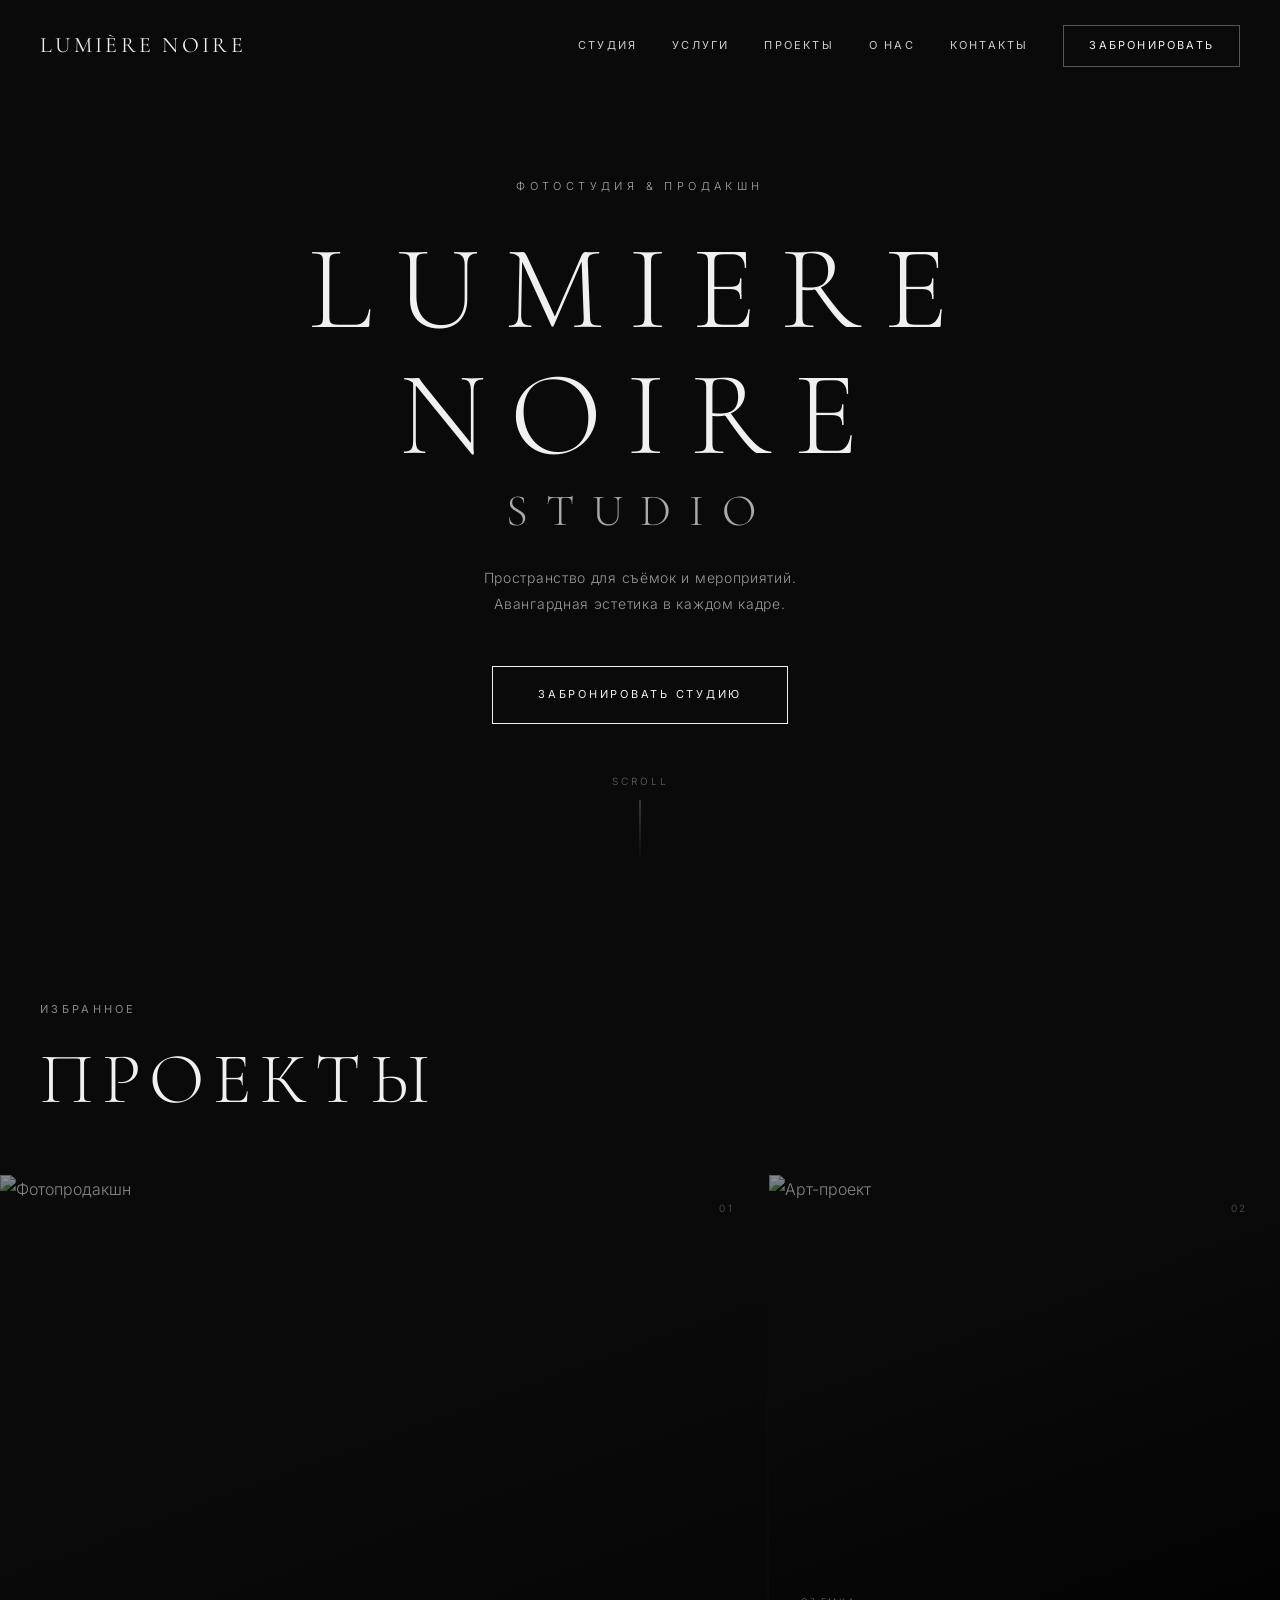
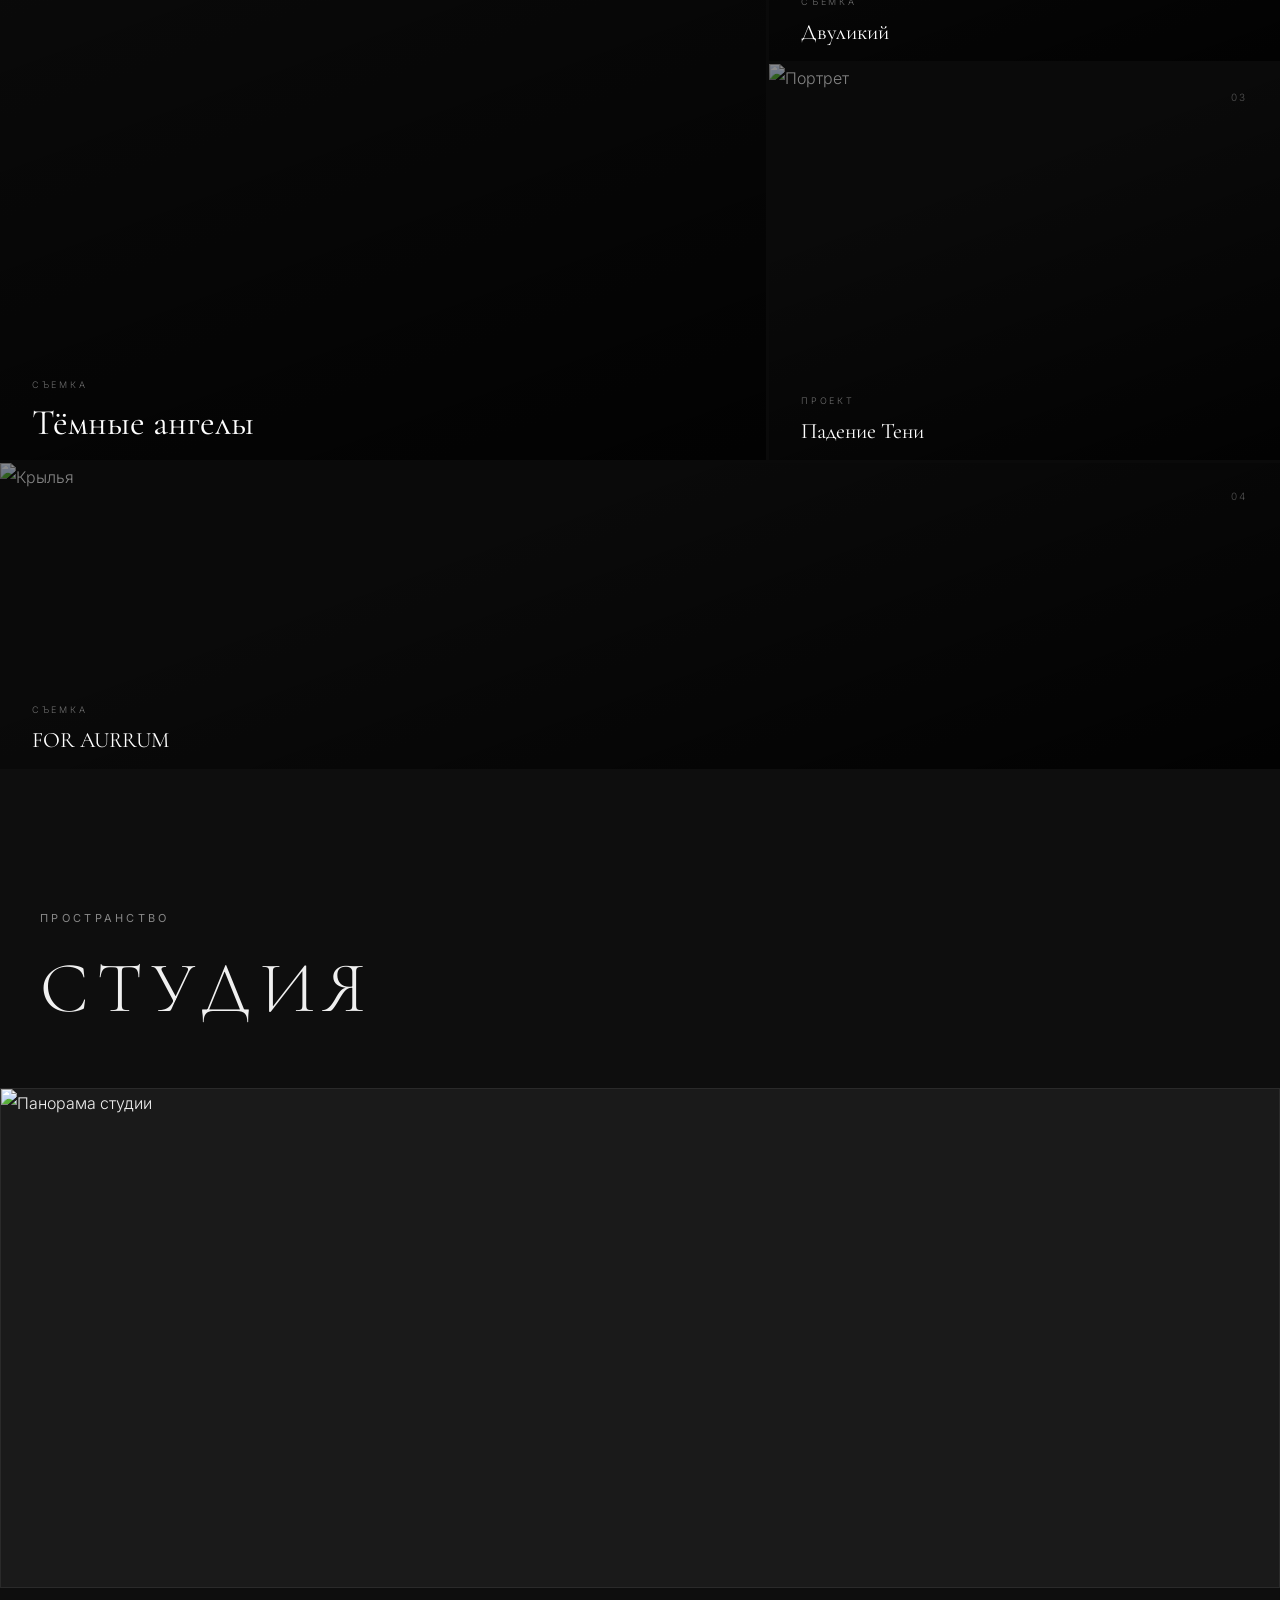
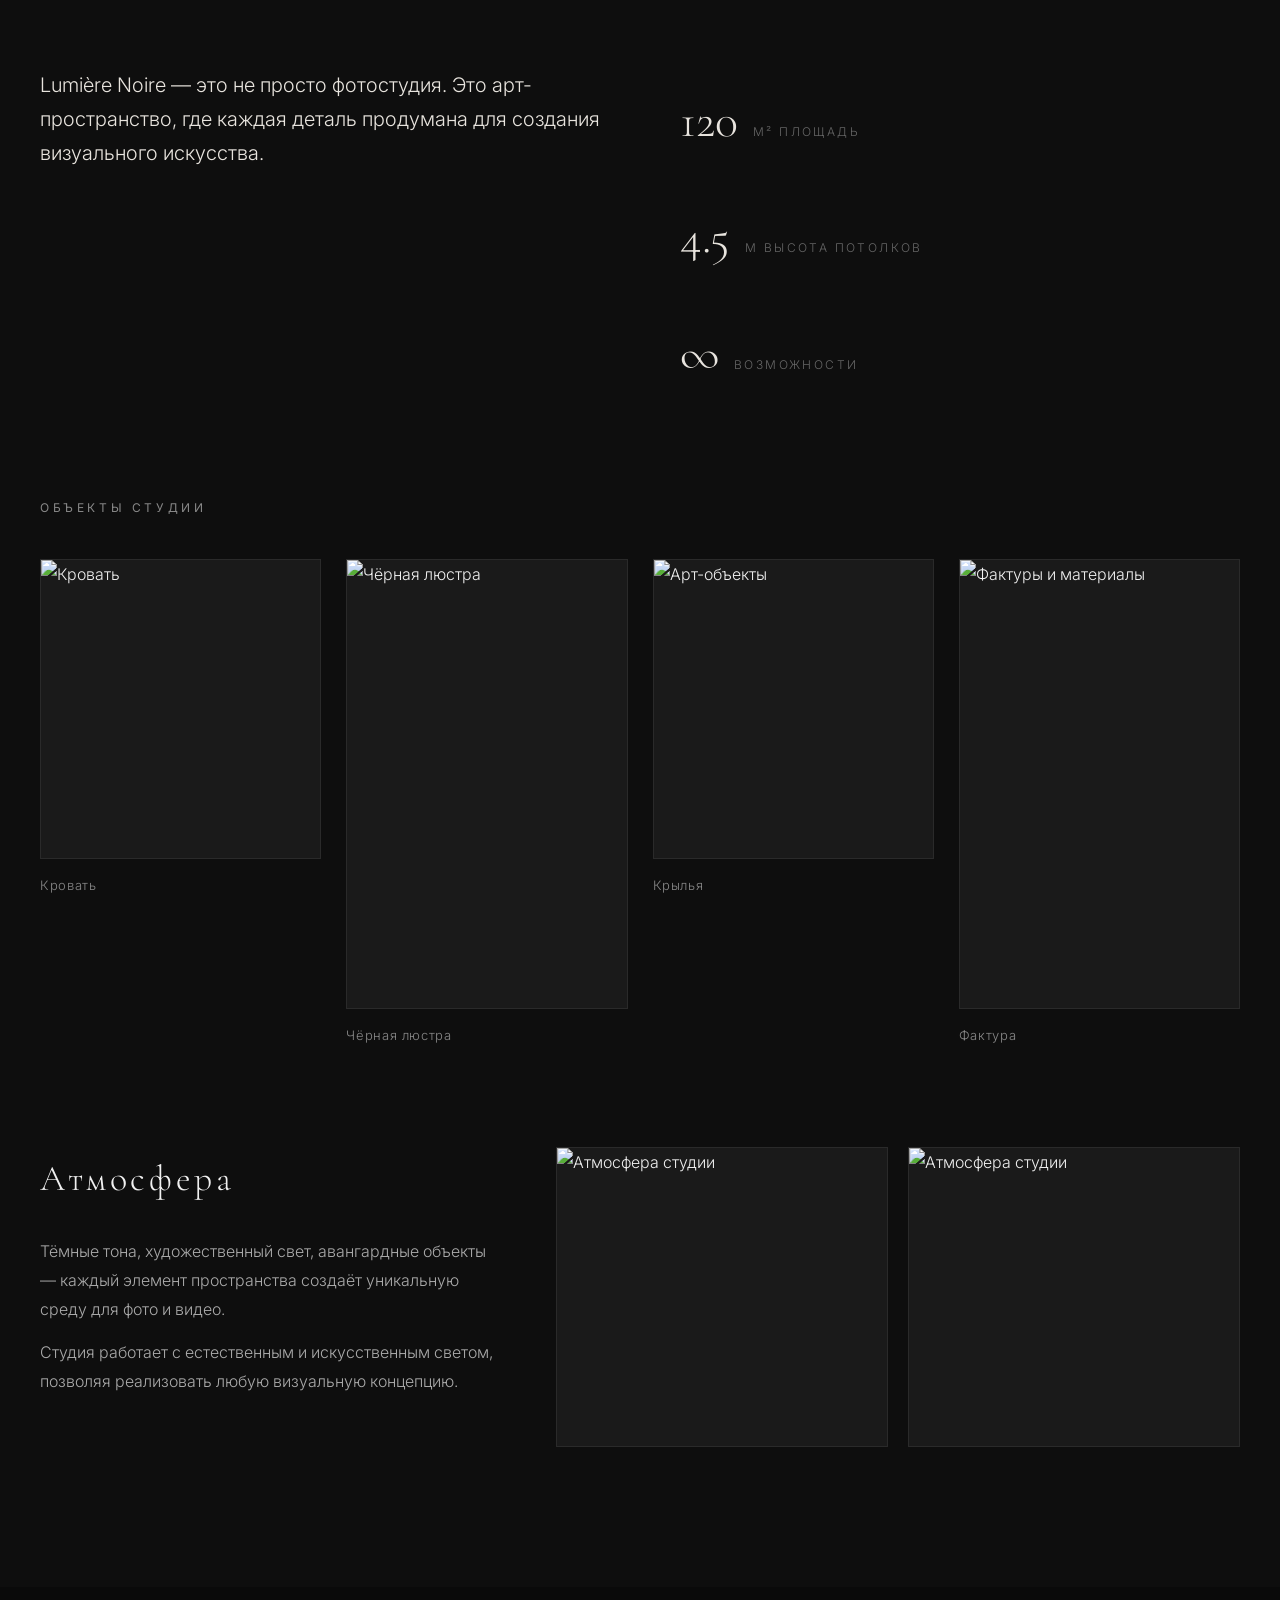
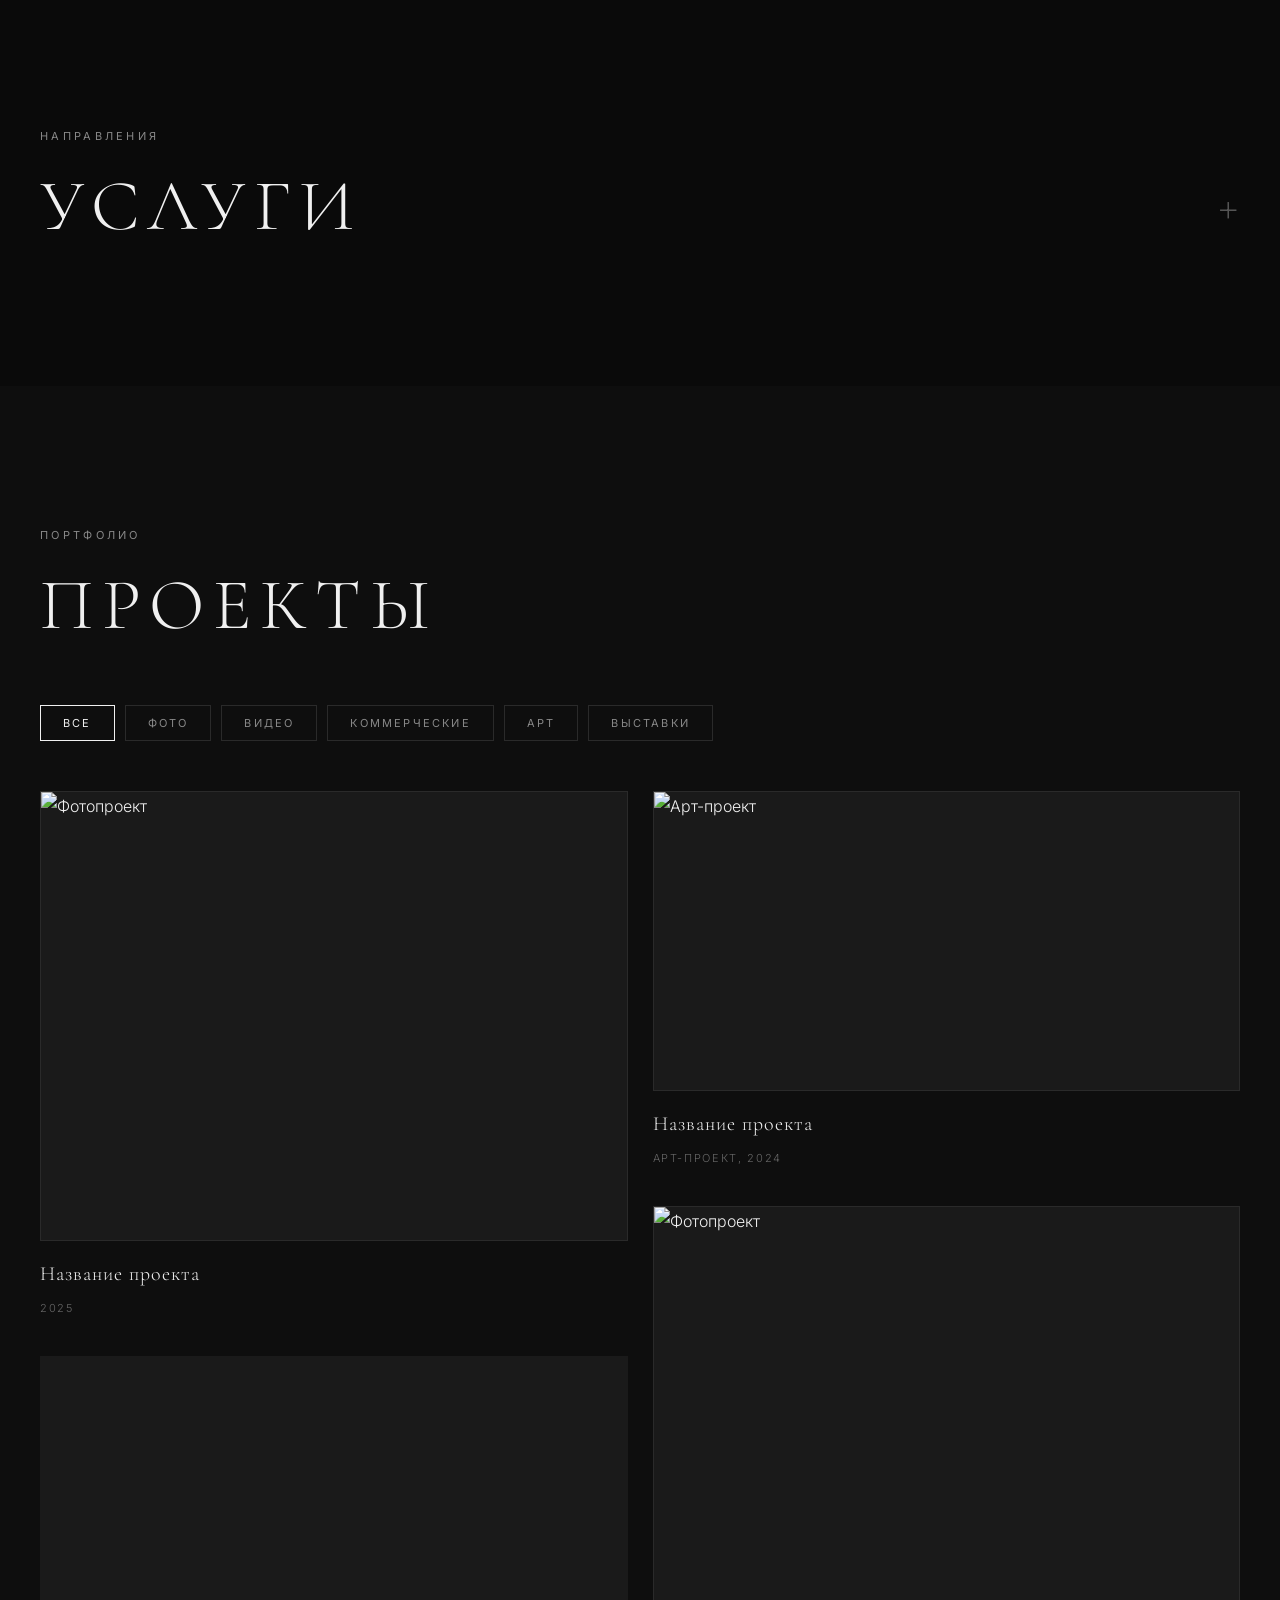
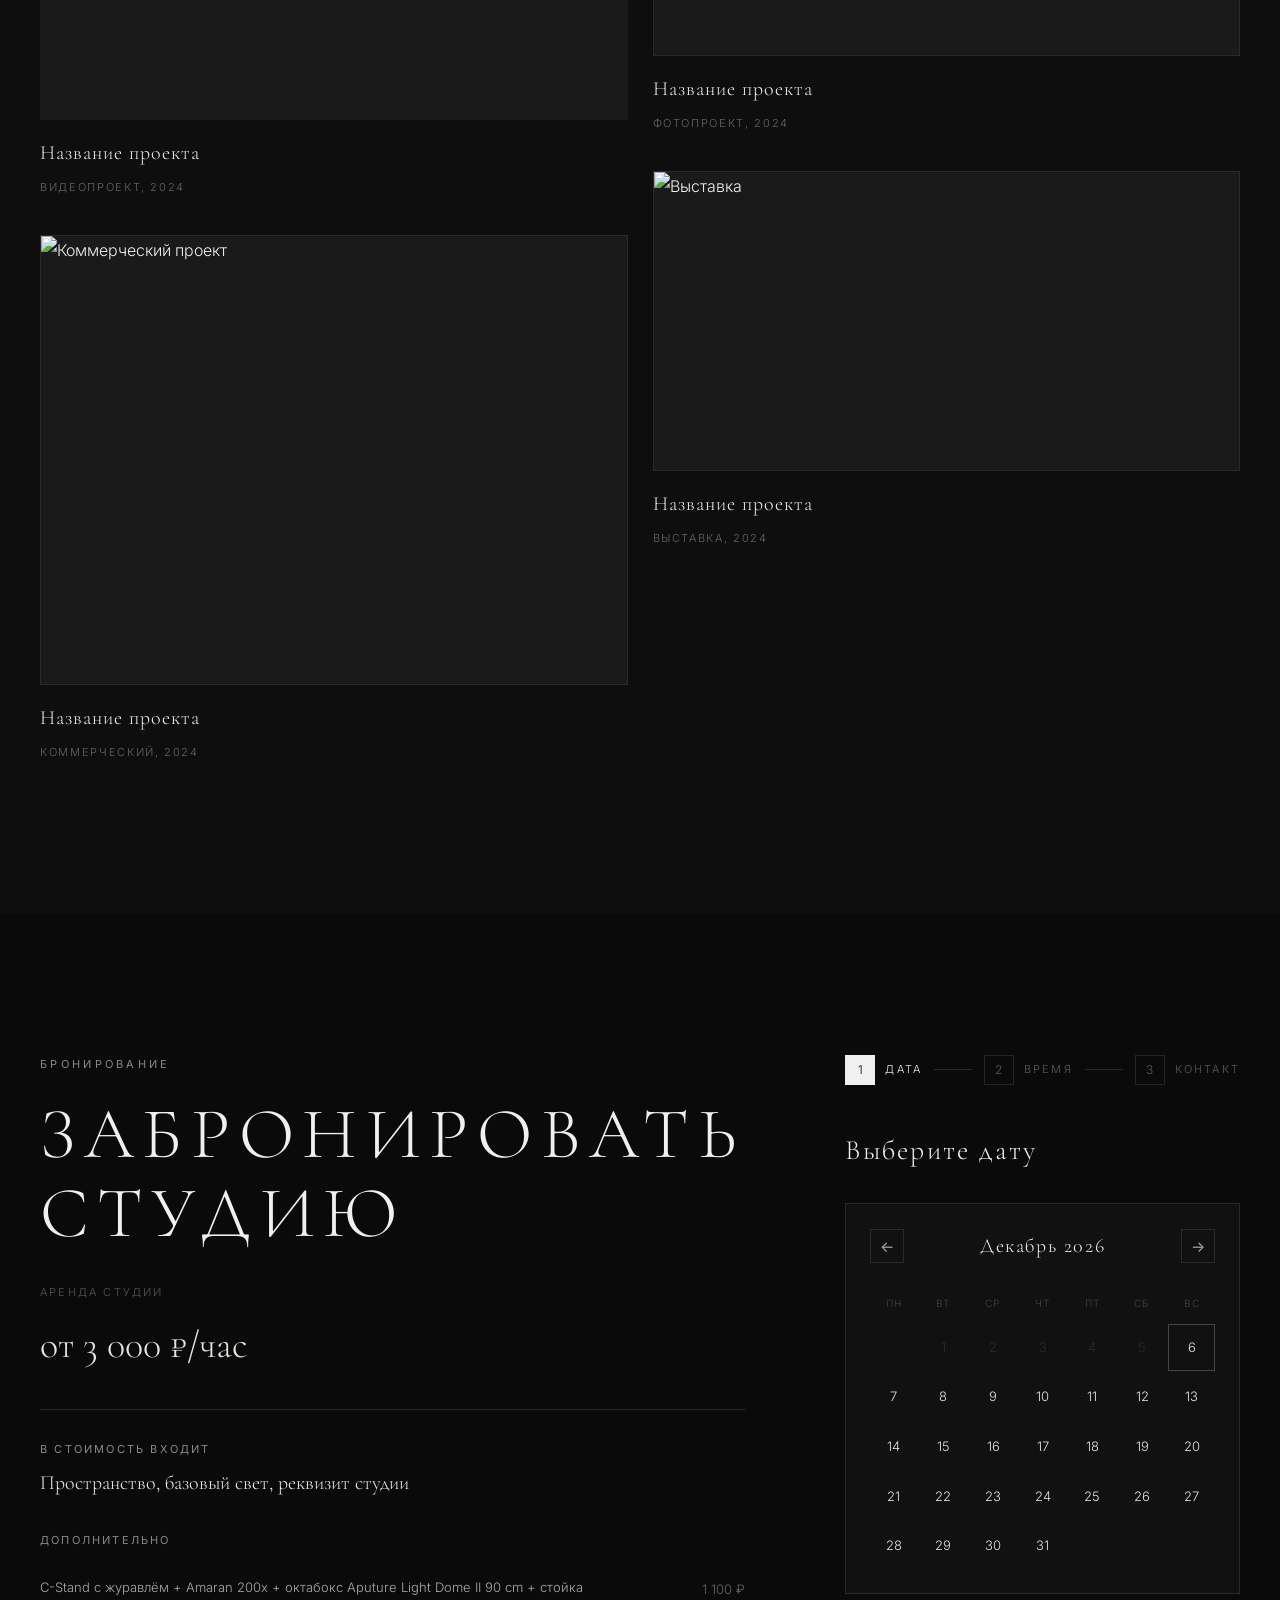
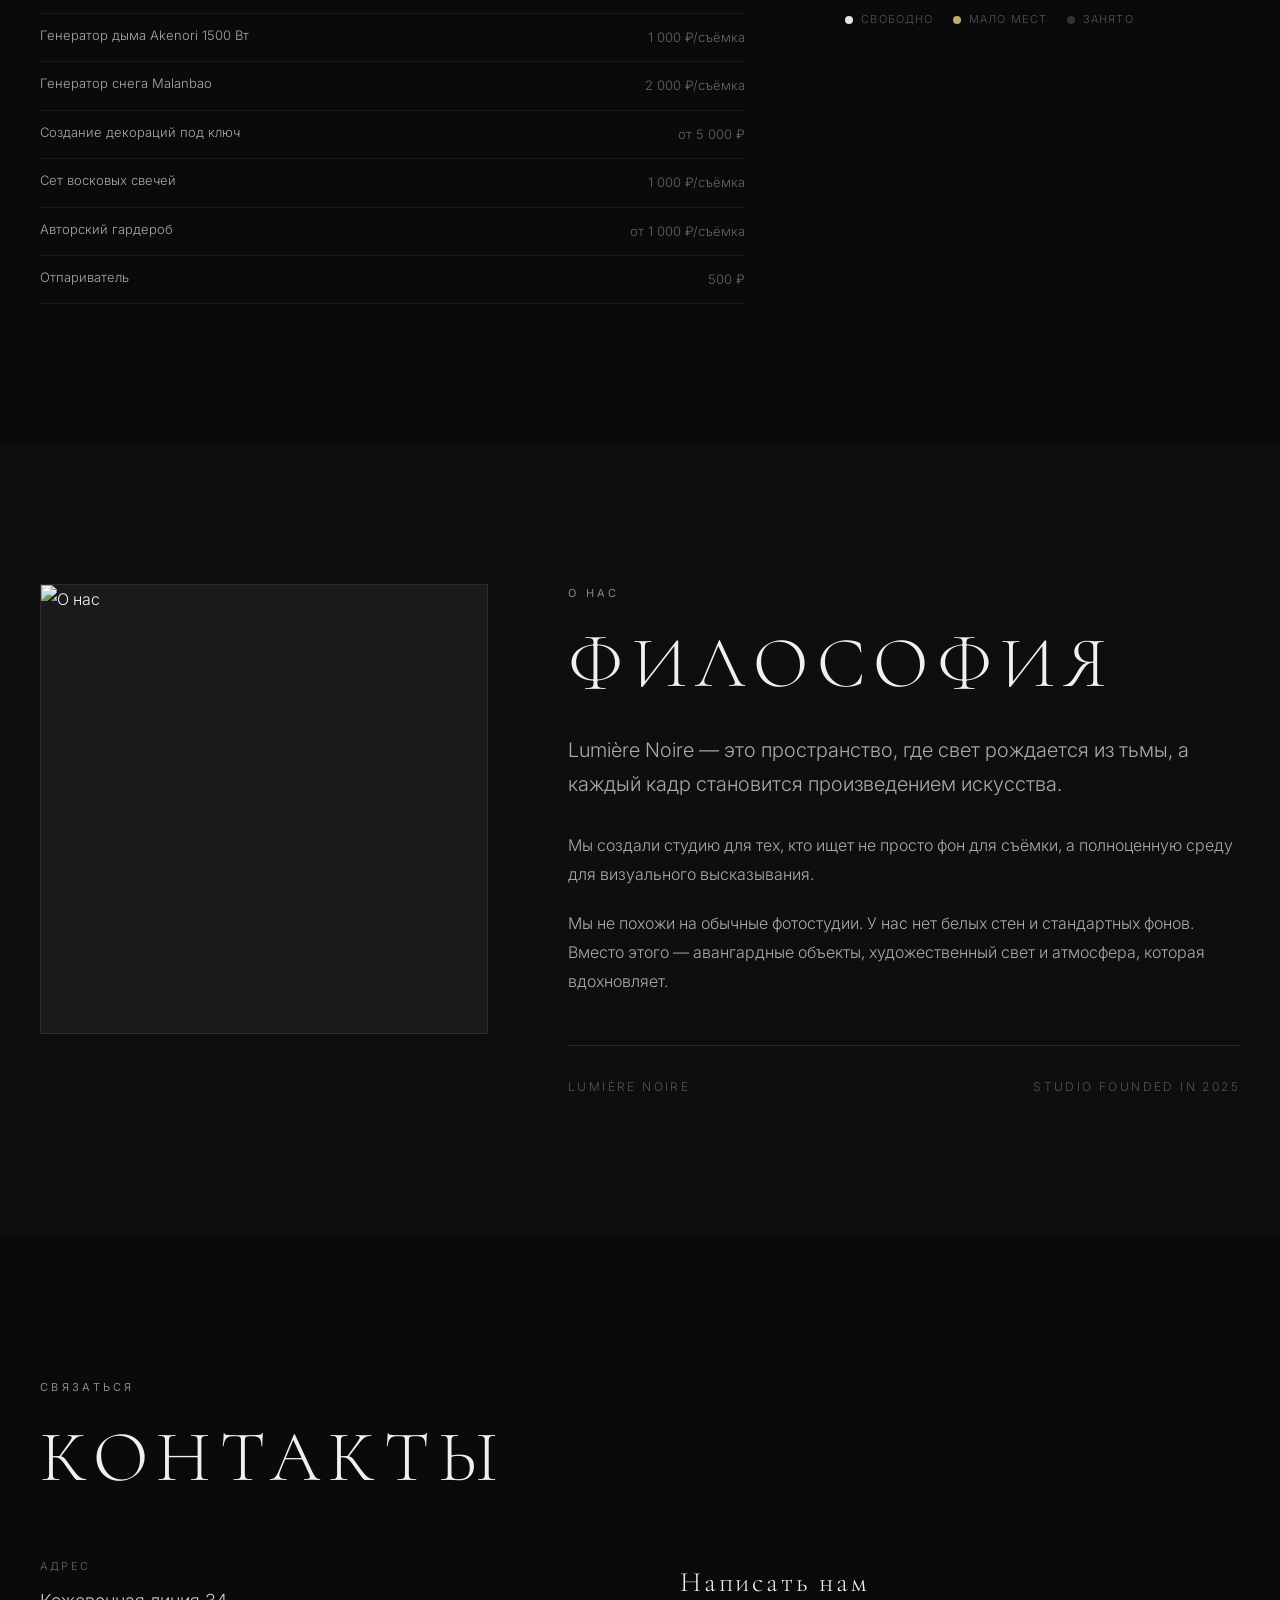
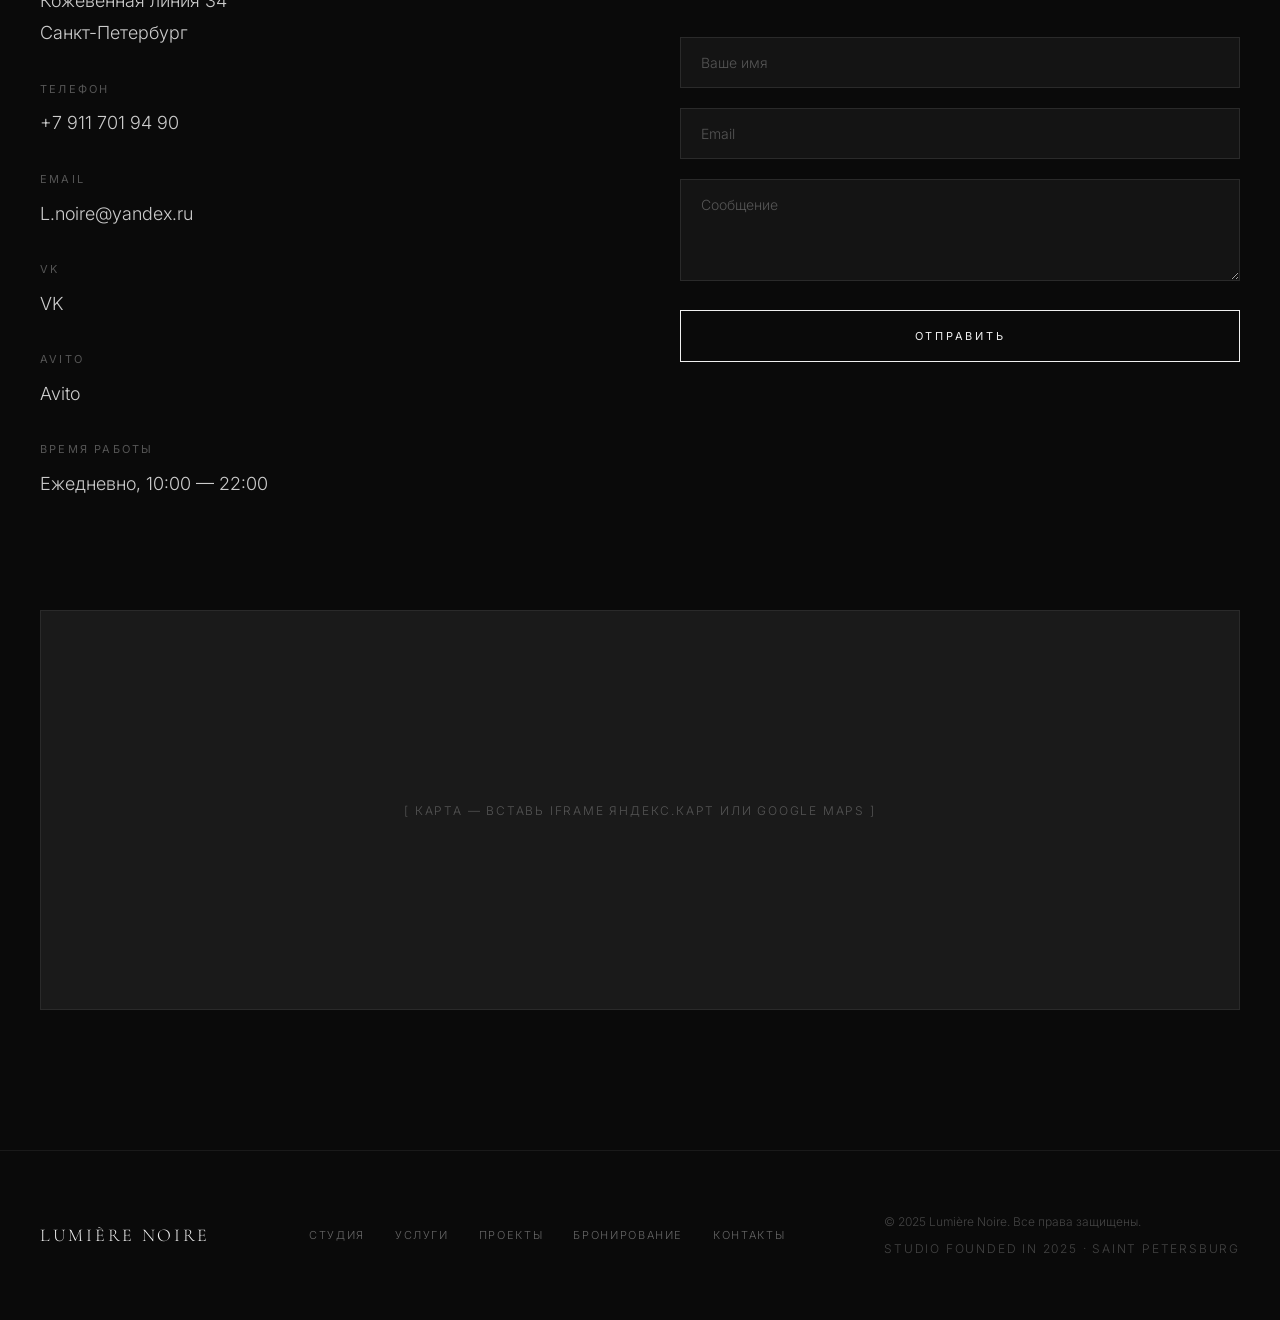
==== index.html @ 0f9cb4ed "Add files via upload" ====
<!DOCTYPE html>
<html lang="ru">
<head>
  <meta charset="UTF-8">
  <meta name="viewport" content="width=device-width, initial-scale=1.0">
  <title>Lumière Noire</title>
  <link href="https://fonts.googleapis.com/css2?family=Cormorant+Garamond:ital,wght@0,300;0,400;0,500;0,600;1,300;1,400&family=Inter:wght@200;300;400;500&display=swap" rel="stylesheet">
  <link rel="stylesheet" href="style.css">
</head>
<body>

<!-- HEADER -->
<header class="header" id="header">
  <div class="header__inner">
    <a href="#hero" class="header__logo">Lumière Noire</a>
    <nav class="header__nav" id="nav">
      <a href="#studio" class="header__link">Студия</a>
      <a href="#services" class="header__link">Услуги</a>
      <a href="#portfolio" class="header__link">Проекты</a>
      <a href="#about" class="header__link">О нас</a>
      <a href="#contacts" class="header__link">Контакты</a>
      <a href="#booking" class="header__link header__link--cta">Забронировать</a>
    </nav>
    <button class="header__burger" id="burger" aria-label="Меню">
      <span></span>
      <span></span>
    </button>
  </div>
</header>

<!-- MOBILE MENU -->
<div class="mobile-menu" id="mobileMenu">
  <nav class="mobile-menu__nav">
    <a href="#hero" class="mobile-menu__link">Главная</a>
    <a href="#studio" class="mobile-menu__link">Студия</a>
    <a href="#services" class="mobile-menu__link">Услуги</a>
    <a href="#portfolio" class="mobile-menu__link">Проекты</a>
    <a href="#booking" class="mobile-menu__link">Бронирование</a>
    <a href="#about" class="mobile-menu__link">О нас</a>
    <a href="#contacts" class="mobile-menu__link">Контакты</a>
  </nav>
  <div class="mobile-menu__footer">
    <p>L.noire@yandex.ru</p>
    <p>+7 911 701 94 90</p>
  </div>
</div>

<!-- HERO -->
<section class="hero" id="hero">
  <div class="hero__bg">
    <video
      class="hero__video"
      autoplay
      muted
      loop
      playsinline
      preload="auto"
    >
      <source src="video/hero.mp4" type="video/mp4">
    </video>
  </div>
  <div class="hero__overlay"></div>
  <div class="hero__content">
    <p class="hero__subtitle reveal">Фотостудия & продакшн</p>
    <h1 class="hero__title reveal">
      <span>Lumiere</span>
      <span>Noire</span>
      <span class="hero__title-studio">Studio</span>
    </h1>
    <p class="hero__desc reveal">
      Пространство для съёмок и мероприятий.<br>
      Авангардная эстетика в каждом кадре.
    </p>
    <a href="#booking" class="btn hero__btn reveal">Забронировать студию</a>
  </div>
  <div class="hero__scroll">
    <span>Scroll</span>
    <div class="hero__scroll-line"></div>
  </div>
</section>

<!-- PROJECTS PREVIEW -->
<section class="projects-preview" id="projects-preview">
  <div class="container">
    <div class="pp-header reveal">
      <span class="section-label">Избранное</span>
      <h2 class="section-title">Проекты</h2>
    </div>
  </div>
  <div class="pp-grid">
    <a href="#portfolio" class="pp-card pp-card--large reveal">
      <div class="pp-card__img">
        <img src="https://lh3.googleusercontent.com/d/1QLApoPUCz7CXZb1dA-7s9Fxq3HE7_eMs" alt="Фотопродакшн" loading="lazy">
      </div>
      <div class="pp-card__overlay"></div>
      <div class="pp-card__content">
        <span class="pp-card__num">01</span>
        <div class="pp-card__bottom">
          <span class="pp-card__cat">Съемка</span>
          <h3 class="pp-card__title">Тёмные ангелы</h3>
        </div>
      </div>
    </a>

    <a href="#portfolio" class="pp-card reveal">
      <div class="pp-card__img">
        <img src="https://lh3.googleusercontent.com/d/1Jme1fU1aVxwIPFsPcuNsMH80VumeBpDj" alt="Арт-проект" loading="lazy">
      </div>
      <div class="pp-card__overlay"></div>
      <div class="pp-card__content">
        <span class="pp-card__num">02</span>
        <div class="pp-card__bottom">
          <span class="pp-card__cat">Съемка</span>
          <h3 class="pp-card__title">Двуликий</h3>
        </div>
      </div>
    </a>

    <a href="#portfolio" class="pp-card reveal">
      <div class="pp-card__img">
        <img src="https://lh3.googleusercontent.com/d/1izLZ93p2JbgkiXnVVkprgQapxHJ0Kz4V" alt="Портрет" loading="lazy">
      </div>
      <div class="pp-card__overlay"></div>
      <div class="pp-card__content">
        <span class="pp-card__num">03</span>
        <div class="pp-card__bottom">
          <span class="pp-card__cat">Проект</span>
          <h3 class="pp-card__title">Падение Тени</h3>
        </div>
      </div>
    </a>

    <a href="#portfolio" class="pp-card pp-card--wide reveal">
      <div class="pp-card__img">
        <img src="https://lh3.googleusercontent.com/d/1xLr7j_UpP4mnA_f1fm49_TGSpHONb090" alt="Крылья" loading="lazy">
      </div>
      <div class="pp-card__overlay"></div>
      <div class="pp-card__content">
        <span class="pp-card__num">04</span>
        <div class="pp-card__bottom">
          <span class="pp-card__cat">Съемка</span>
          <h3 class="pp-card__title">FOR AURRUM</h3>
        </div>
      </div>
    </a>
  </div>
</section>

<!-- STUDIO -->
<section class="studio" id="studio">
  <div class="studio__header">
    <div class="container">
      <div class="section-header reveal">
        <span class="section-label">Пространство</span>
        <h2 class="section-title">Студия</h2>
      </div>
    </div>
  </div>

  <div class="studio__hero reveal">
    <div class="img-wrapper">
      <div class="img-placeholder img-placeholder--wide">
        <img src="https://lh3.googleusercontent.com/d/17V8BdxpYxJYALTZx3M6lFihZD0rDNkTk" alt="Панорама студии" loading="lazy">
      </div>
    </div>
  </div>

  <div class="container">
    <div class="studio__intro reveal">
      <div class="studio__intro-text">
        <p class="text-large">Lumière Noire — это не просто фотостудия. Это арт-пространство, где каждая деталь продумана для создания визуального искусства.</p>
      </div>
      <div class="studio__intro-details">
        <div class="studio__stat">
          <span class="studio__stat-num">120</span>
          <span class="studio__stat-label">м² площадь</span>
        </div>
        <div class="studio__stat">
          <span class="studio__stat-num">4.5</span>
          <span class="studio__stat-label">м высота потолков</span>
        </div>
        <div class="studio__stat">
          <span class="studio__stat-num">∞</span>
          <span class="studio__stat-label">возможности</span>
        </div>
      </div>
    </div>
  </div>

  <div class="studio__objects">
    <div class="container">
      <h3 class="studio__objects-title reveal">Объекты студии</h3>
      <div class="studio__objects-grid">
        <div class="studio__object reveal">
          <div class="img-wrapper">
            <div class="img-placeholder">
              <img src="https://lh3.googleusercontent.com/d/1RPFJSsFFRatvFcMW40-HDXPtZlNPqvr3" alt="Кровать" loading="lazy">
            </div>
          </div>
          <span class="studio__object-name">Кровать</span>
        </div>

        <div class="studio__object reveal">
          <div class="img-wrapper">
            <div class="img-placeholder img-placeholder--tall">
              <img src="https://lh3.googleusercontent.com/d/1uA3_6LW36X47BuFi2ZwhtPUDkO7n_NdX" alt="Чёрная люстра" loading="lazy">
            </div>
          </div>
          <span class="studio__object-name">Чёрная люстра</span>
        </div>

        <div class="studio__object reveal">
          <div class="img-wrapper">
            <div class="img-placeholder">
              <img src="https://lh3.googleusercontent.com/d/1SeSsNJ7qb4Mybax5mka8mG7SOTrOjd0D" alt="Арт-объекты" loading="lazy">
            </div>
          </div>
          <span class="studio__object-name">Крылья</span>
        </div>

        <div class="studio__object reveal">
          <div class="img-wrapper">
            <div class="img-placeholder img-placeholder--tall">
              <img src="https://lh3.googleusercontent.com/d/1Xq7e0zx27ilXWYpB5qbWJy35U3ea5XrE" alt="Фактуры и материалы" loading="lazy">
            </div>
          </div>
          <span class="studio__object-name">Фактура</span>
        </div>
      </div>
    </div>
  </div>

  <div class="studio__atmosphere">
    <div class="container">
      <div class="studio__atm-grid">
        <div class="studio__atm-text reveal">
          <h3>Атмосфера</h3>
          <p>Тёмные тона, художественный свет, авангардные объекты — каждый элемент пространства создаёт уникальную среду для фото и видео.</p>
          <p>Студия работает с естественным и искусственным светом, позволяя реализовать любую визуальную концепцию.</p>
        </div>
        <div class="studio__atm-images reveal">
          <div class="img-wrapper">
            <div class="img-placeholder">
              <img src="https://lh3.googleusercontent.com/d/1_GOwu83Nw80w8IasLKatUdFqMkLTlDnk" alt="Атмосфера студии" loading="lazy">
            </div>
          </div>
          <div class="img-wrapper">
            <div class="img-placeholder">
              <img src="https://lh3.googleusercontent.com/d/1jKkVR0U3E-kkfFJkDqSk_reR-E6LcAlk" alt="Атмосфера студии" loading="lazy">
            </div>
          </div>
        </div>
      </div>
    </div>
  </div>
</section>

<!-- SERVICES -->
<section class="services" id="services">
  <div class="container">
    <div class="section-header services__toggle-header reveal" id="servicesToggle">
      <span class="section-label">Направления</span>
      <div class="services__header-row">
        <h2 class="section-title">Услуги</h2>
        <span class="services__header-icon">+</span>
      </div>
    </div>

    <div class="services__list-wrap" id="servicesListWrap">
      <div class="services__list">
        <a href="#booking" class="services__item">
          <span class="services__num">01</span>
          <h3 class="services__name">Аренда фотостудии</h3>
          <span class="services__arrow">→</span>
        </a>

        <div class="services__item services__item--expand" id="creativeExpand">
          <span class="services__num">02</span>
          <div class="services__expand-wrap">
            <div class="services__expand-header">
              <h3 class="services__name">Creative Production</h3>
              <span class="services__toggle">+</span>
            </div>
            <div class="services__sub">
              <span>• set design</span>
              <span>• art direction</span>
              <span>• video production</span>
              <span>• photo production</span>
              <span>• sound design</span>
            </div>
          </div>
        </div>

        <a href="#booking" class="services__item">
          <span class="services__num">03</span>
          <h3 class="services__name">Аренда одежды (скоро) </h3>
          <span class="services__arrow">→</span>
        </a>

        <a href="#booking" class="services__item">
          <span class="services__num">04</span>
          <h3 class="services__name">Керамика (скоро)</h3>
          <span class="services__arrow">→</span>
        </a>
      </div>
    </div>
  </div>
</section>

<!-- PORTFOLIO -->
<section class="portfolio" id="portfolio">
  <div class="container">
    <div class="section-header reveal">
      <span class="section-label">Портфолио</span>
      <h2 class="section-title">Проекты</h2>
    </div>

    <div class="portfolio__filters reveal">
      <button class="portfolio__filter active" data-filter="all">Все</button>
      <button class="portfolio__filter" data-filter="photo">Фото</button>
      <button class="portfolio__filter" data-filter="video">Видео</button>
      <button class="portfolio__filter" data-filter="commercial">Коммерческие</button>
      <button class="portfolio__filter" data-filter="art">Арт</button>
      <button class="portfolio__filter" data-filter="exhibition">Выставки</button>
    </div>

    <div class="portfolio__grid">
      <div class="portfolio__item reveal" data-category="photo">
        <div class="img-wrapper">
          <div class="img-placeholder img-placeholder--tall">
            <img src="https://lh3.googleusercontent.com/d/1ufbIoSboyswGjtNrY5-4QPHqe_rsGiKm" alt="Фотопроект" loading="lazy">
          </div>
        </div>
        <div class="portfolio__item-info"><h4>Название проекта</h4><span>2025</span></div>
      </div>

      <div class="portfolio__item reveal" data-category="video">
        <div class="portfolio__video-wrap">
          <iframe src="https://drive.google.com/file/d/1wtz4_Gvfj8UqBpPaIgxTMqTpPlZ6QALE/preview" allow="autoplay; encrypted-media" frameborder="0" allowfullscreen></iframe>
        </div>
        <div class="portfolio__item-info"><h4>Название проекта</h4><span>Видеопроект, 2024</span></div>
      </div>

      <div class="portfolio__item reveal" data-category="commercial">
        <div class="img-wrapper">
          <div class="img-placeholder img-placeholder--tall">
            <img src="https://lh3.googleusercontent.com/d/1EpseRaOohZeZvFDJpjIdgycTWXThw5NQ" alt="Коммерческий проект" loading="lazy">
          </div>
        </div>
        <div class="portfolio__item-info"><h4>Название проекта</h4><span>Коммерческий, 2024</span></div>
      </div>

      <div class="portfolio__item reveal" data-category="art">
        <div class="img-wrapper">
          <div class="img-placeholder">
            <img src="https://lh3.googleusercontent.com/d/1SeSsNJ7qb4Mybax5mka8mG7SOTrOjd0D" alt="Арт-проект" loading="lazy">
          </div>
        </div>
        <div class="portfolio__item-info"><h4>Название проекта</h4><span>Арт-проект, 2024</span></div>
      </div>

      <div class="portfolio__item reveal" data-category="photo">
        <div class="img-wrapper">
          <div class="img-placeholder img-placeholder--tall">
            <img src="https://lh3.googleusercontent.com/d/1izLZ93p2JbgkiXnVVkprgQapxHJ0Kz4V" alt="Фотопроект" loading="lazy">
          </div>
        </div>
        <div class="portfolio__item-info"><h4>Название проекта</h4><span>Фотопроект, 2024</span></div>
      </div>

      <div class="portfolio__item reveal" data-category="exhibition">
        <div class="img-wrapper">
          <div class="img-placeholder">
            <img src="https://lh3.googleusercontent.com/d/1KjCr6GaGC11KGEB7kYJrXiw9rdKGYjy0" alt="Выставка" loading="lazy">
          </div>
        </div>
        <div class="portfolio__item-info"><h4>Название проекта</h4><span>Выставка, 2024</span></div>
      </div>
    </div>
  </div>
</section>

<!-- BOOKING -->
<section class="booking" id="booking">
  <div class="container">
    <div class="booking__grid">
      <div class="booking__info reveal">
        <span class="section-label">Бронирование</span>
        <h2 class="section-title">Забронировать<br>студию</h2>
        <div class="booking__price-block">
          <span class="booking__price-label">Аренда студии</span>
          <span class="booking__price-value">от 3 000 ₽/час</span>
        </div>

        <div class="booking__details">
          <div class="booking__detail">
            <h4>В стоимость входит</h4>
            <p>Пространство, базовый свет, реквизит студии</p>
          </div>
        </div>

        <h4 class="booking__extras-title">Дополнительно</h4>
        <ul class="booking__extras">
          <li><span class="extra-name">C-Stand с журавлём + Amaran 200x + октабокс Aputure Light Dome II 90 cm + стойка</span><span class="extra-price">1 100 ₽</span></li>
          <li><span class="extra-name">Генератор дыма Akenori 1500 Вт</span><span class="extra-price">1 000 ₽/съёмка</span></li>
          <li><span class="extra-name">Генератор снега Malanbao</span><span class="extra-price">2 000 ₽/съёмка</span></li>
          <li><span class="extra-name">Создание декораций под ключ</span><span class="extra-price">от 5 000 ₽</span></li>
          <li><span class="extra-name">Сет восковых свечей</span><span class="extra-price">1 000 ₽/съёмка</span></li>
          <li><span class="extra-name">Авторский гардероб</span><span class="extra-price">от 1 000 ₽/съёмка</span></li>
          <li><span class="extra-name">Отпариватель</span><span class="extra-price">500 ₽</span></li>
        </ul>
      </div>

      <div class="booking__flow reveal">
        <div class="booking__steps">
          <div class="booking__step active" data-step="1">
            <span class="step-num">1</span><span class="step-label">Дата</span>
          </div>
          <div class="booking__step-line"></div>
          <div class="booking__step" data-step="2">
            <span class="step-num">2</span><span class="step-label">Время</span>
          </div>
          <div class="booking__step-line"></div>
          <div class="booking__step" data-step="3">
            <span class="step-num">3</span><span class="step-label">Контакт</span>
          </div>
        </div>

        <div class="booking__step-content" id="stepCalendar">
          <h3 class="booking__step-title">Выберите дату</h3>
          <div class="calendar" id="calendar">
            <div class="calendar__header">
              <button class="calendar__nav" id="calPrev">&#8592;</button>
              <span class="calendar__month" id="calMonth"></span>
              <button class="calendar__nav" id="calNext">&#8594;</button>
            </div>
            <div class="calendar__weekdays">
              <span>Пн</span><span>Вт</span><span>Ср</span>
              <span>Чт</span><span>Пт</span><span>Сб</span><span>Вс</span>
            </div>
            <div class="calendar__days" id="calDays"></div>
          </div>
          <div class="calendar__legend">
            <span class="legend-item"><i class="legend-dot legend-dot--free"></i> Свободно</span>
            <span class="legend-item"><i class="legend-dot legend-dot--partial"></i> Мало мест</span>
            <span class="legend-item"><i class="legend-dot legend-dot--full"></i> Занято</span>
          </div>
        </div>

        <div class="booking__step-content booking__step-content--hidden" id="stepTime">
          <button class="booking__back" id="backToCalendar">&#8592; Изменить дату</button>
          <h3 class="booking__step-title" id="timeStepTitle">Выберите время начала</h3>
          <p class="booking__selected-date" id="selectedDateDisplay"></p>
          <div id="timeSlots"></div>
          <p class="booking__note">Сначала выберите начало, затем конец. Минимум — 1 час.</p>
        </div>

        <div class="booking__step-content booking__step-content--hidden" id="stepForm">
          <button class="booking__back" id="backToTime">&#8592; Изменить время</button>
          <h3 class="booking__step-title">Контактные данные</h3>
          <p class="booking__selected-info" id="selectedInfoDisplay"></p>
          <form class="booking__form" id="bookingForm">
            <input type="hidden" name="access_key" value="9f6b060c-94e5-4b7a-9243-cc51e3cc97fb">
            <input type="hidden" name="from_name" value="Lumière Noire — Сайт">
            <input type="hidden" name="subject" id="formSubject" value="Новое бронирование — Lumière Noire">
            <input type="hidden" name="date" id="formDate">
            <input type="hidden" name="time" id="formTime">

            <div class="form-group">
              <input type="text" name="name" placeholder="Ваше имя" required>
            </div>

            <div class="form-group">
              <input type="text" name="contact" placeholder="Телефон или Telegram (@username)" required>
            </div>

            <div class="form-group">
              <select name="service" required>
                <option value="" disabled selected>Тип съёмки / мероприятия</option>
                <option value="rent">Аренда студии</option>
                <option value="event">Мероприятие</option>
              </select>
            </div>

            <div class="form-group">
              <p class="extras-check-label">Дополнительное оборудование</p>
              <label class="extra-checkbox"><input type="checkbox" name="extras[]" value="C-Stand + Amaran 200x + октабокс — 1 100 ₽"> C-Stand + Amaran 200x + октабокс — <strong>1 100 ₽</strong></label>
              <label class="extra-checkbox"><input type="checkbox" name="extras[]" value="Генератор дыма — 1 000 ₽"> Генератор дыма Akenori — <strong>1 000 ₽</strong></label>
              <label class="extra-checkbox"><input type="checkbox" name="extras[]" value="Генератор снега — 2 000 ₽"> Генератор снега Malanbao — <strong>2 000 ₽</strong></label>
              <label class="extra-checkbox"><input type="checkbox" name="extras[]" value="Свечи — 1 000 ₽"> Сет восковых свечей — <strong>1 000 ₽</strong></label>
              <label class="extra-checkbox"><input type="checkbox" name="extras[]" value="Гардероб — от 1 000 ₽"> Авторский гардероб — <strong>от 1 000 ₽</strong></label>
              <label class="extra-checkbox"><input type="checkbox" name="extras[]" value="Отпариватель — 500 ₽"> Отпариватель — <strong>500 ₽</strong></label>
            </div>

            <div class="form-group">
              <textarea name="message" placeholder="Расскажите о проекте (опционально)" rows="3"></textarea>
            </div>

            <button type="submit" class="btn btn--full" id="bookingSubmitBtn">Отправить заявку</button>
            <p class="booking__privacy">Мы свяжемся с вами для подтверждения. Предоплата не требуется.</p>
          </form>
        </div>

        <div class="booking__success booking__success--hidden" id="bookingSuccess">
          <div class="success-icon">✓</div>
          <h3>Заявка отправлена</h3>
          <p>Мы свяжемся с вами в течение часа для подтверждения брони.</p>
          <button class="btn btn--outline" id="newBookingBtn">Новая заявка</button>
        </div>
      </div>
    </div>
  </div>
</section>

<!-- ABOUT -->
<section class="about" id="about">
  <div class="container">
    <div class="about__grid">
      <div class="about__image reveal">
        <div class="img-wrapper">
          <div class="img-placeholder img-placeholder--tall">
            <img src="https://lh3.googleusercontent.com/d/1D1AshiSG197G9XLgj_JqzxyZ2HuIwYPd" alt="О нас" loading="lazy">
          </div>
        </div>
      </div>

      <div class="about__content reveal">
        <span class="section-label">О нас</span>
        <h2 class="section-title">Философия</h2>
        <p class="text-large">Lumière Noire — это пространство, где свет рождается из тьмы, а каждый кадр становится произведением искусства.</p>
        <p>Мы создали студию для тех, кто ищет не просто фон для съёмки, а полноценную среду для визуального высказывания.</p>
        <p>Мы не похожи на обычные фотостудии. У нас нет белых стен и стандартных фонов. Вместо этого — авангардные объекты, художественный свет и атмосфера, которая вдохновляет.</p>
        <div class="about__signature">
          <span>Lumière Noire</span>
          <span>Studio founded in 2025</span>
        </div>
      </div>
    </div>
  </div>
</section>

<!-- CONTACTS -->
<section class="contacts" id="contacts">
  <div class="container">
    <div class="section-header reveal">
      <span class="section-label">Связаться</span>
      <h2 class="section-title">Контакты</h2>
    </div>

    <div class="contacts__grid">
      <div class="contacts__info reveal">
        <div class="contacts__block"><h4>Адрес</h4><p>Кожевенная линия 34<br>Санкт-Петербург</p></div>
        <div class="contacts__block"><h4>Телефон</h4><p><a href="tel:+79117019490">+7 911 701 94 90</a></p></div>
        <div class="contacts__block"><h4>Email</h4><p><a href="mailto:L.noire@yandex.ru">L.noire@yandex.ru</a></p></div>
        <div class="contacts__block"><h4>VK</h4><p><a href="https://vk.ru/lumiere34" target="_blank" rel="noopener">VK</a></p></div>
        <div class="contacts__block"><h4>Avito</h4><p><a href="https://www.avito.ru/sankt-peterburg/predlozheniya_uslug/arenda_fotostudii_7280072402" target="_blank" rel="noopener">Avito</a></p></div>
        <div class="contacts__block"><h4>Время работы</h4><p>Ежедневно, 10:00 — 22:00</p></div>
      </div>

      <div class="contacts__form-wrapper reveal">
        <h3>Написать нам</h3>
        <form class="contacts__form" id="contactForm">
          <div class="form-group"><input type="text" name="name" placeholder="Ваше имя" required></div>
          <div class="form-group"><input type="email" name="email" placeholder="Email" required></div>
          <div class="form-group"><textarea name="message" placeholder="Сообщение" rows="4" required></textarea></div>
          <button type="submit" class="btn btn--full">Отправить</button>
        </form>
      </div>
    </div>

    <div class="contacts__map reveal">
      <div class="img-placeholder img-placeholder--map">[ КАРТА — вставь iframe Яндекс.Карт или Google Maps ]</div>
    </div>
  </div>
</section>

<!-- FOOTER -->
<footer class="footer">
  <div class="container">
    <div class="footer__grid">
      <div class="footer__logo">Lumière Noire</div>
      <div class="footer__links">
        <a href="#studio">Студия</a>
        <a href="#services">Услуги</a>
        <a href="#portfolio">Проекты</a>
        <a href="#booking">Бронирование</a>
        <a href="#contacts">Контакты</a>
      </div>
      <div class="footer__copy">
        <p>© 2025 Lumière Noire. Все права защищены.</p>
        <p class="footer__founded">Studio founded in 2025 · Saint Petersburg</p>
      </div>
    </div>
  </div>
</footer>

<script src="script.js"></script>
</body>
</html>
---- style.css ----
/* ===== RESET & BASE ===== */
*, *::before, *::after {
  margin: 0;
  padding: 0;
  box-sizing: border-box;
}
html {
  scroll-behavior: smooth;
  font-size: 16px;
}
body {
  font-family: 'Inter', sans-serif;
  font-weight: 300;
  background: #0a0a0a;
  color: #f0f0f0;
  line-height: 1.8;
  overflow-x: hidden;
  -webkit-font-smoothing: antialiased;
}
a {
  color: inherit;
  text-decoration: none;
  transition: opacity 0.3s;
}
a:hover { opacity: 0.7; }
img { max-width: 100%; display: block; }
ul { list-style: none; }
.container {
  max-width: 1400px;
  margin: 0 auto;
  padding: 0 40px;
}

/* ===== TYPOGRAPHY ===== */
.section-label {
  font-family: 'Inter', sans-serif;
  font-size: 11px;
  font-weight: 400;
  text-transform: uppercase;
  letter-spacing: 0.3em;
  color: #888;
  display: block;
  margin-bottom: 20px;
}
.section-title {
  font-family: 'Cormorant Garamond', serif;
  font-size: clamp(40px, 6vw, 72px);
  font-weight: 300;
  text-transform: uppercase;
  letter-spacing: 0.12em;
  line-height: 1.1;
}
.text-large {
  font-size: 20px;
  line-height: 1.7;
  font-weight: 300;
  color: #e8e4de;
}
.section-header { margin-bottom: 60px; }
.section-cta { text-align: center; margin-top: 60px; }

/* ===== BUTTONS ===== */
.btn {
  display: inline-block;
  font-family: 'Inter', sans-serif;
  font-size: 11px;
  font-weight: 400;
  text-transform: uppercase;
  letter-spacing: 0.25em;
  padding: 18px 45px;
  border: 1px solid #f0f0f0;
  background: transparent;
  color: #f0f0f0;
  cursor: pointer;
  transition: all 0.4s ease;
  text-decoration: none;
}
.btn:hover {
  background: #f0f0f0;
  color: #0a0a0a;
  opacity: 1;
}
.btn--outline {
  border-color: #444;
  color: #aaa;
}
.btn--outline:hover {
  border-color: #f0f0f0;
  color: #0a0a0a;
  background: #f0f0f0;
}
.btn--full { width: 100%; text-align: center; }

/* ===== IMAGE WRAPPERS ===== */
.img-wrapper {
  overflow: hidden;
  position: relative;
}
.img-wrapper:hover .img-placeholder img {
  transform: scale(1.05);
}
.img-placeholder {
  background: #1a1a1a;
  border: 1px solid #2a2a2a;
  position: relative;
  overflow: hidden;
  min-height: 300px;
  width: 100%;
}
.img-placeholder img {
  position: absolute;
  inset: 0;
  width: 100%;
  height: 100%;
  object-fit: cover;
  display: block;
  transition: transform 0.8s ease;
}
.img-placeholder iframe {
  position: absolute;
  inset: 0;
  width: 100%;
  height: 100%;
  border: none;
}
.img-placeholder--tall  { min-height: 450px; }
.img-placeholder--wide  { min-height: 500px; }
.img-placeholder--map   {
  min-height: 400px;
  display: flex;
  align-items: center;
  justify-content: center;
  color: #555;
  font-size: 12px;
  text-transform: uppercase;
  letter-spacing: 0.15em;
}
.projects-grid__item--large .img-placeholder {
  min-height: 700px;
}

/* ===== REVEAL ANIMATION ===== */
.reveal {
  opacity: 0;
  transform: translateY(40px);
  transition: opacity 0.8s ease, transform 0.8s ease;
}
.reveal.active {
  opacity: 1;
  transform: translateY(0);
}

/* ===== HEADER ===== */
.header {
  position: fixed;
  top: 0; left: 0;
  width: 100%;
  z-index: 1000;
  padding: 25px 0;
  transition: all 0.4s ease;
  background: transparent;
}
.header.scrolled {
  background: rgba(10, 10, 10, 0.95);
  backdrop-filter: blur(20px);
  padding: 15px 0;
}
.header__inner {
  max-width: 1400px;
  margin: 0 auto;
  padding: 0 40px;
  display: flex;
  justify-content: space-between;
  align-items: center;
}
.header__logo {
  font-family: 'Cormorant Garamond', serif;
  font-size: 22px;
  font-weight: 400;
  letter-spacing: 0.15em;
  text-transform: uppercase;
}
.header__logo:hover { opacity: 1; }
.header__nav {
  display: flex;
  align-items: center;
  gap: 35px;
}
.header__link {
  font-size: 11px;
  text-transform: uppercase;
  letter-spacing: 0.2em;
  font-weight: 400;
  color: #ccc;
  transition: color 0.3s;
}
.header__link:hover { color: #fff; opacity: 1; }
.header__link--cta {
  padding: 10px 25px;
  border: 1px solid #555;
  color: #f0f0f0;
}
.header__link--cta:hover {
  border-color: #f0f0f0;
  background: #f0f0f0;
  color: #0a0a0a;
}
.header__burger {
  display: none;
  background: none;
  border: none;
  cursor: pointer;
  width: 30px;
  height: 20px;
  position: relative;
  z-index: 1001;
}
.header__burger span {
  display: block;
  width: 100%;
  height: 1px;
  background: #f0f0f0;
  position: absolute;
  left: 0;
  transition: all 0.3s;
}
.header__burger span:first-child { top: 4px; }
.header__burger span:last-child  { bottom: 4px; }
.header__burger.active span:first-child {
  top: 50%;
  transform: rotate(45deg);
}
.header__burger.active span:last-child {
  bottom: 50%;
  transform: rotate(-45deg);
}

/* ===== MOBILE MENU ===== */
.mobile-menu {
  position: fixed;
  top: 0; left: 0;
  width: 100%; height: 100vh;
  background: #0a0a0a;
  z-index: 999;
  display: flex;
  flex-direction: column;
  justify-content: center;
  align-items: center;
  opacity: 0;
  pointer-events: none;
  transition: opacity 0.5s ease;
}
.mobile-menu.active {
  opacity: 1;
  pointer-events: all;
}
.mobile-menu__nav {
  display: flex;
  flex-direction: column;
  align-items: center;
  gap: 30px;
}
.mobile-menu__link {
  font-family: 'Cormorant Garamond', serif;
  font-size: 36px;
  font-weight: 300;
  text-transform: uppercase;
  letter-spacing: 0.15em;
}
.mobile-menu__footer {
  position: absolute;
  bottom: 40px;
  text-align: center;
  color: #666;
  font-size: 13px;
}
.mobile-menu__footer p { margin-bottom: 5px; }

/* ===== HERO ===== */
.hero {
  position: relative;
  height: 100vh;
  min-height: 700px;
  display: flex;
  align-items: center;
  justify-content: center;
  overflow: hidden;
  background: #0a0a0a;
}
.hero__bg {
  position: absolute;
  top: 0; left: 0;
  width: 100%; height: 100%;
  z-index: 1;
  overflow: hidden;
  background: #0a0a0a;
}
.hero__bg iframe,
.hero__bg video,
.hero__video {
  position: absolute;
  top: 50%;
  left: 50%;
  width: 100vw;
  height: 100vh;
  min-width: 100vw;
  min-height: 100vh;
  transform: translate(-50%, -50%);
  object-fit: cover;
  pointer-events: none;
  border: none;
}
.hero__overlay {
  position: absolute;
  top: 0; left: 0;
  width: 100%; height: 100%;
  background: rgba(10, 10, 10, 0.6);
  z-index: 2;
}
.hero__content {
  position: relative;
  z-index: 3;
  text-align: center;
  padding: 0 20px;
}
.hero__subtitle {
  font-size: 11px;
  text-transform: uppercase;
  letter-spacing: 0.4em;
  color: #aaa;
  margin-bottom: 30px;
}
.hero__title {
  font-family: 'Cormorant Garamond', serif;
  font-weight: 300;
  font-size: clamp(50px, 10vw, 120px);
  text-transform: uppercase;
  letter-spacing: 0.2em;
  line-height: 1.05;
  margin-bottom: 10px;
}
.hero__title span { display: block; }
.hero__title-studio {
  font-size: clamp(20px, 3.5vw, 48px);
  letter-spacing: 0.4em;
  color: #aaa;
  font-weight: 200;
  margin-top: 10px;
}
.hero__desc {
  font-size: 14px;
  color: #999;
  letter-spacing: 0.05em;
  line-height: 1.8;
  margin-bottom: 50px;
  margin-top: 30px;
}
.hero__scroll {
  position: absolute;
  bottom: 40px;
  left: 50%;
  transform: translateX(-50%);
  z-index: 3;
  display: flex;
  flex-direction: column;
  align-items: center;
  gap: 10px;
}
.hero__scroll span {
  font-size: 10px;
  text-transform: uppercase;
  letter-spacing: 0.3em;
  color: #666;
}
.hero__scroll-line {
  width: 1px;
  height: 60px;
  background: linear-gradient(to bottom, #666, transparent);
  animation: scrollLine 2s ease-in-out infinite;
}
@keyframes scrollLine {
  0%, 100% { opacity: 0.3; transform: scaleY(0.5); }
  50%       { opacity: 1;   transform: scaleY(1);   }
}

/* ===== PROJECTS PREVIEW ===== */
.projects-preview { padding: 140px 0; }
.projects-grid {
  display: grid;
  grid-template-columns: 1.2fr 0.8fr;
  grid-template-rows: auto auto;
  gap: 30px;
}
.projects-grid__item { position: relative; cursor: pointer; }
.projects-grid__item--large { grid-row: 1 / 3; }
.projects-grid__info { padding: 20px 0; }
.projects-grid__cat {
  font-size: 10px;
  text-transform: uppercase;
  letter-spacing: 0.25em;
  color: #666;
}
.projects-grid__name {
  font-family: 'Cormorant Garamond', serif;
  font-size: 24px;
  font-weight: 300;
  margin-top: 8px;
  letter-spacing: 0.05em;
}

/* ===== STUDIO ===== */
.studio { padding: 140px 0; background: #0e0e0e; }
.studio__hero { margin-bottom: 80px; }
.studio__intro {
  display: grid;
  grid-template-columns: 1fr 1fr;
  gap: 80px;
  align-items: start;
  margin-bottom: 100px;
}
.studio__intro-details {
  display: flex;
  flex-direction: column;
  gap: 30px;
  padding-top: 10px;
}
.studio__stat {
  display: flex;
  align-items: baseline;
  gap: 15px;
}
.studio__stat-num {
  font-family: 'Cormorant Garamond', serif;
  font-size: 48px;
  font-weight: 300;
  color: #e8e4de;
}
.studio__stat-label {
  font-size: 12px;
  text-transform: uppercase;
  letter-spacing: 0.2em;
  color: #666;
}
.studio__objects-title {
  font-family: 'Inter', sans-serif;
  font-size: 12px;
  text-transform: uppercase;
  letter-spacing: 0.3em;
  color: #888;
  margin-bottom: 40px;
  font-weight: 400;
}
.studio__objects-grid {
  display: grid;
  grid-template-columns: repeat(4, 1fr);
  gap: 25px;
}
.studio__object-name {
  display: block;
  margin-top: 15px;
  font-size: 13px;
  color: #888;
  letter-spacing: 0.05em;
}
.studio__atmosphere { margin-top: 100px; }
.studio__atm-grid {
  display: grid;
  grid-template-columns: 1fr 1.5fr;
  gap: 60px;
  align-items: start;
}
.studio__atm-text h3 {
  font-family: 'Cormorant Garamond', serif;
  font-size: 36px;
  font-weight: 300;
  letter-spacing: 0.1em;
  margin-bottom: 25px;
}
.studio__atm-text p { color: #aaa; margin-bottom: 15px; }
.studio__atm-images {
  display: grid;
  grid-template-columns: 1fr 1fr;
  gap: 20px;
}

/* ===== SERVICES ===== */
.services { padding: 140px 0; }
.services__toggle-header {
  cursor: pointer;
  user-select: none;
  margin-bottom: 0;
}
.services__toggle-header:hover .section-title { opacity: 0.8; }
.services__header-row {
  display: flex;
  align-items: center;
  justify-content: space-between;
}
.services__header-icon {
  font-size: 38px;
  font-weight: 200;
  color: #555;
  font-family: 'Inter', sans-serif;
  line-height: 1;
  transition: transform 0.4s ease, color 0.3s;
  flex-shrink: 0;
  margin-left: 20px;
}
.services__toggle-header.open .services__header-icon {
  transform: rotate(45deg);
  color: #f0f0f0;
}
.services__list-wrap {
  max-height: 0;
  overflow: hidden;
  transition: max-height 0.7s cubic-bezier(0.4, 0, 0.2, 1);
}
.services__list-wrap.open {
  max-height: 1200px;
}
.services__list {
  border-top: 1px solid #2a2a2a;
  margin-top: 40px;
}
.services__item {
  display: flex;
  align-items: center;
  padding: 22px 0;
  border-bottom: 1px solid #2a2a2a;
  transition: all 0.4s ease;
  cursor: pointer;
  text-decoration: none;
}
.services__item:hover {
  padding-left: 20px;
  opacity: 1;
  border-bottom-color: #555;
}
.services__num {
  font-family: 'Cormorant Garamond', serif;
  font-size: 14px;
  color: #555;
  width: 50px;
  flex-shrink: 0;
}
.services__name {
  font-family: 'Cormorant Garamond', serif;
  font-size: clamp(18px, 2.4vw, 32px);
  font-weight: 300;
  letter-spacing: 0.08em;
  flex-grow: 1;
}
.services__arrow {
  font-size: 20px;
  color: #555;
  transition: all 0.4s ease;
  margin-left: 20px;
}
.services__item:hover .services__arrow {
  color: #f0f0f0;
  transform: translateX(10px);
}
.services__item--expand { align-items: flex-start; }
.services__expand-wrap { flex: 1; }
.services__expand-header {
  display: flex;
  align-items: center;
  justify-content: space-between;
}
.services__toggle {
  font-size: 22px;
  color: #555;
  font-weight: 200;
  font-family: 'Inter', sans-serif;
  transition: transform 0.35s ease, color 0.3s;
  line-height: 1;
  margin-left: 16px;
  flex-shrink: 0;
}
.services__item--expand.open .services__toggle {
  transform: rotate(45deg);
  color: #f0f0f0;
}
.services__sub {
  display: none;
  flex-direction: column;
  gap: 8px;
  margin-top: 14px;
  padding-bottom: 4px;
}
.services__item--expand.open .services__sub { display: flex; }
.services__sub span {
  font-family: 'Inter', sans-serif;
  font-size: 11px;
  text-transform: uppercase;
  letter-spacing: 0.25em;
  color: #888;
  font-weight: 300;
}

/* ===== PORTFOLIO ===== */
.portfolio { padding: 140px 0; background: #0e0e0e; }
.portfolio__filters {
  display: flex;
  flex-wrap: wrap;
  gap: 10px;
  margin-bottom: 50px;
}
.portfolio__filter {
  background: none;
  border: 1px solid #2a2a2a;
  color: #888;
  font-family: 'Inter', sans-serif;
  font-size: 11px;
  text-transform: uppercase;
  letter-spacing: 0.2em;
  padding: 10px 22px;
  cursor: pointer;
  transition: all 0.3s;
}
.portfolio__filter:hover,
.portfolio__filter.active {
  border-color: #f0f0f0;
  color: #f0f0f0;
}
.portfolio__grid {
  columns: 2;
  column-gap: 25px;
}
.portfolio__item {
  break-inside: avoid;
  margin-bottom: 25px;
  cursor: pointer;
}
.portfolio__item.hidden { display: none; }
.portfolio__item-info { padding: 15px 0 10px; }
.portfolio__item-info h4 {
  font-family: 'Cormorant Garamond', serif;
  font-size: 20px;
  font-weight: 300;
  letter-spacing: 0.05em;
}
.portfolio__item-info span {
  font-size: 11px;
  color: #666;
  text-transform: uppercase;
  letter-spacing: 0.15em;
}
.portfolio__video-wrap {
  position: relative;
  width: 100%;
  padding-top: 62%;
  background: #1a1a1a;
  overflow: hidden;
}
.portfolio__video-wrap iframe {
  position: absolute;
  inset: 0;
  width: 100%;
  height: 100%;
  border: none;
}

/* ===== BOOKING ===== */
.booking { padding: 140px 0; }
.booking__grid {
  display: grid;
  grid-template-columns: 1fr 1fr;
  gap: 100px;
  align-items: start;
}
.booking__price-block {
  margin: 30px 0;
  padding-bottom: 30px;
  border-bottom: 1px solid #2a2a2a;
}
.booking__price-label {
  display: block;
  font-size: 11px;
  text-transform: uppercase;
  letter-spacing: 0.2em;
  color: #555;
  margin-bottom: 8px;
}
.booking__price-value {
  font-family: 'Cormorant Garamond', serif;
  font-size: 38px;
  font-weight: 300;
  color: #e8e4de;
}
.booking__details {
  margin-top: 0;
  display: flex;
  flex-direction: column;
  gap: 25px;
}
.booking__detail h4 {
  font-size: 11px;
  text-transform: uppercase;
  letter-spacing: 0.2em;
  color: #888;
  font-weight: 400;
  margin-bottom: 5px;
}
.booking__detail p {
  font-family: 'Cormorant Garamond', serif;
  font-size: 20px;
  font-weight: 300;
}
.booking__extras-title {
  font-size: 11px;
  text-transform: uppercase;
  letter-spacing: 0.2em;
  color: #888;
  font-weight: 400;
  margin-top: 30px;
  margin-bottom: 15px;
}
.booking__extras li {
  display: flex;
  justify-content: space-between;
  align-items: flex-start;
  gap: 20px;
  padding: 12px 0;
  border-bottom: 1px solid #1a1a1a;
}
.extra-name {
  font-size: 13px;
  color: #aaa;
  line-height: 1.5;
  flex: 1;
}
.extra-price {
  font-size: 13px;
  color: #666;
  white-space: nowrap;
  flex-shrink: 0;
}

/* ===== BOOKING FLOW ===== */
.booking__steps {
  display: flex;
  align-items: center;
  margin-bottom: 40px;
}
.booking__step {
  display: flex;
  align-items: center;
  gap: 10px;
  opacity: 0.35;
  transition: opacity 0.4s;
}
.booking__step.active { opacity: 1; }
.booking__step.done   { opacity: 0.6; }
.step-num {
  width: 30px;
  height: 30px;
  border: 1px solid #555;
  display: flex;
  align-items: center;
  justify-content: center;
  font-size: 12px;
  font-family: 'Inter', sans-serif;
  transition: all 0.3s;
  flex-shrink: 0;
}
.booking__step.active .step-num {
  border-color: #f0f0f0;
  background: #f0f0f0;
  color: #0a0a0a;
}
.booking__step.done .step-num {
  border-color: #444;
  background: #1a1a1a;
  color: #666;
}
.step-label {
  font-size: 11px;
  text-transform: uppercase;
  letter-spacing: 0.2em;
}
.booking__step-line {
  flex: 1;
  height: 1px;
  background: #2a2a2a;
  margin: 0 12px;
}
.booking__step-content--hidden { display: none; }
.booking__step-title {
  font-family: 'Cormorant Garamond', serif;
  font-size: 28px;
  font-weight: 300;
  letter-spacing: 0.08em;
  margin-bottom: 28px;
}
.booking__back {
  display: inline-block;
  background: none;
  border: none;
  color: #555;
  font-family: 'Inter', sans-serif;
  font-size: 11px;
  text-transform: uppercase;
  letter-spacing: 0.2em;
  cursor: pointer;
  padding: 0;
  margin-bottom: 28px;
  transition: color 0.3s;
}
.booking__back:hover { color: #f0f0f0; }
.booking__selected-date {
  font-family: 'Cormorant Garamond', serif;
  font-size: 22px;
  font-weight: 300;
  color: #e8e4de;
  margin-bottom: 24px;
  text-transform: capitalize;
}
.booking__selected-info {
  font-family: 'Cormorant Garamond', serif;
  font-size: 18px;
  font-weight: 300;
  color: #888;
  margin-bottom: 28px;
  padding-bottom: 20px;
  border-bottom: 1px solid #2a2a2a;
}
.booking__note {
  margin-top: 14px;
  font-size: 12px;
  color: #555;
}
.booking__privacy {
  margin-top: 14px;
  font-size: 12px;
  color: #444;
  line-height: 1.6;
}

/* ===== CALENDAR ===== */
.calendar {
  background: #111;
  border: 1px solid #2a2a2a;
  padding: 24px;
  margin-bottom: 16px;
}
.calendar__header {
  display: flex;
  align-items: center;
  justify-content: space-between;
  margin-bottom: 24px;
}
.calendar__month {
  font-family: 'Cormorant Garamond', serif;
  font-size: 20px;
  font-weight: 300;
  letter-spacing: 0.08em;
  text-transform: capitalize;
}
.calendar__nav {
  background: none;
  border: 1px solid #2a2a2a;
  color: #aaa;
  width: 34px;
  height: 34px;
  display: flex;
  align-items: center;
  justify-content: center;
  cursor: pointer;
  font-size: 15px;
  font-family: 'Inter', sans-serif;
  transition: all 0.3s;
}
.calendar__nav:hover { border-color: #f0f0f0; color: #f0f0f0; }
.calendar__weekdays {
  display: grid;
  grid-template-columns: repeat(7, 1fr);
  gap: 3px;
  margin-bottom: 6px;
}
.calendar__weekdays span {
  text-align: center;
  font-size: 10px;
  text-transform: uppercase;
  letter-spacing: 0.1em;
  color: #444;
  padding: 6px 0;
}
.calendar__days {
  display: grid;
  grid-template-columns: repeat(7, 1fr);
  gap: 3px;
}
.cal-day {
  aspect-ratio: 1;
  display: flex;
  align-items: center;
  justify-content: center;
  font-size: 13px;
  font-weight: 300;
  position: relative;
  transition: all 0.2s;
  border: 1px solid transparent;
}
.cal-day--past { color: #2a2a2a; cursor: default; }
.cal-day--available { color: #e8e4de; cursor: pointer; }
.cal-day--available:hover { border-color: #555; background: #1a1a1a; }
.cal-day--today { border-color: #444 !important; }
.cal-day--partial {
  color: #f0f0f0 !important;
  border-color: #5a3a1a !important;
  background: rgba(200, 169, 110, 0.08);
}
.cal-day--partial::after {
  content: '';
  position: absolute;
  bottom: 4px;
  left: 50%;
  transform: translateX(-50%);
  width: 6px;
  height: 6px;
  border-radius: 50%;
  background: #c8a96e;
}
.cal-day--full {
  color: #ffb3b3 !important;
  background: rgba(139, 43, 43, 0.22) !important;
  border-color: #8b2b2b !important;
  cursor: not-allowed !important;
  text-decoration: line-through;
  text-decoration-color: rgba(255, 179, 179, 0.5);
}
.cal-day--selected {
  background: #f0f0f0 !important;
  color: #0a0a0a !important;
  border-color: #f0f0f0 !important;
}
.calendar__legend {
  display: flex;
  gap: 20px;
  flex-wrap: wrap;
  padding-bottom: 20px;
}
.legend-item {
  display: flex;
  align-items: center;
  gap: 8px;
  font-size: 11px;
  color: #555;
  letter-spacing: 0.1em;
  text-transform: uppercase;
}
.legend-dot {
  width: 8px;
  height: 8px;
  border-radius: 50%;
  display: inline-block;
  flex-shrink: 0;
}
.legend-dot--free    { background: #e8e4de; }
.legend-dot--partial { background: #c8a96e; }
.legend-dot--full    { background: #333; }

/* ===== TIME SLOTS ===== */
.time-slots {
  display: grid;
  grid-template-columns: repeat(4, 1fr);
  gap: 8px;
  margin-bottom: 14px;
}
.time-slot {
  padding: 13px 6px;
  text-align: center;
  font-family: 'Inter', sans-serif;
  font-size: 13px;
  font-weight: 300;
  border: 1px solid #2a2a2a;
  background: none;
  transition: all 0.2s;
  cursor: pointer;
}
.time-slot--free {
  color: #e8e4de;
  border-color: #2a2a2a;
  background: transparent;
}
.time-slot--free:hover {
  border-color: #f0f0f0;
  background: #f0f0f0;
  color: #0a0a0a;
}
.time-slot--booked {
  color: #ffb3b3 !important;
  background: rgba(139, 43, 43, 0.22) !important;
  border: 1px solid #8b2b2b !important;
  cursor: not-allowed !important;
  text-decoration: line-through;
  text-decoration-color: rgba(255, 179, 179, 0.5);
}
.time-slot--booked:hover {
  color: #ffb3b3 !important;
  background: rgba(139, 43, 43, 0.22) !important;
  border: 1px solid #8b2b2b !important;
}
.time-slots__label {
  font-size: 11px;
  color: #666;
  text-transform: uppercase;
  letter-spacing: 0.15em;
  margin-bottom: 14px;
  line-height: 1.7;
  display: block;
}
.time-slot--range-start {
  background: rgba(200,169,110,0.15);
  border-color: #c8a96e;
  color: #c8a96e;
}
.time-slot--end-option {
  color: #e8e4de;
  border-color: #444;
  cursor: pointer;
}
.time-slot--end-option:hover {
  border-color: #c8a96e;
  background: rgba(200,169,110,0.1);
  color: #c8a96e;
}
.time-slot--past,
.time-slot--blocked {
  color: #222;
  border-color: #1a1a1a;
  cursor: not-allowed;
  background: none;
}
.time-range-summary {
  border: 1px solid #c8a96e;
  padding: 28px 24px;
  text-align: center;
}
.time-range-summary__time {
  font-family: 'Cormorant Garamond', serif;
  font-size: 40px;
  font-weight: 300;
  color: #e8e4de;
  letter-spacing: 0.08em;
  line-height: 1;
}
.time-range-summary__hours {
  font-size: 11px;
  text-transform: uppercase;
  letter-spacing: 0.25em;
  color: #c8a96e;
  margin-top: 12px;
}

/* ===== EXTRAS CHECKBOXES ===== */
.extras-check-label {
  font-size: 11px;
  text-transform: uppercase;
  letter-spacing: 0.2em;
  color: #666;
  margin-bottom: 12px;
  display: block;
}
.extra-checkbox {
  display: flex;
  align-items: flex-start;
  gap: 10px;
  padding: 10px 0;
  border-bottom: 1px solid #1a1a1a;
  font-size: 13px;
  color: #aaa;
  cursor: pointer;
  line-height: 1.5;
}
.extra-checkbox input[type="checkbox"] {
  width: auto !important;
  accent-color: #f0f0f0;
  margin-top: 2px;
  flex-shrink: 0;
  cursor: pointer;
}
.extra-checkbox strong { color: #e8e4de; }

/* ===== BOOKING SUCCESS ===== */
.booking__success {
  text-align: center;
  padding: 60px 40px;
  border: 1px solid #2a2a2a;
}
.booking__success--hidden { display: none; }
.success-icon {
  font-size: 48px;
  color: #f0f0f0;
  margin-bottom: 20px;
  display: block;
}
.booking__success h3 {
  font-family: 'Cormorant Garamond', serif;
  font-size: 32px;
  font-weight: 300;
  letter-spacing: 0.08em;
  margin-bottom: 14px;
}
.booking__success p {
  color: #888;
  font-size: 14px;
  line-height: 1.7;
  margin-bottom: 30px;
}

/* ===== FORMS ===== */
.form-group { margin-bottom: 20px; }
.form-group input,
.form-group select,
.form-group textarea {
  width: 100%;
  background: #141414;
  border: 1px solid #2a2a2a;
  color: #f0f0f0;
  font-family: 'Inter', sans-serif;
  font-size: 14px;
  font-weight: 300;
  padding: 16px 20px;
  outline: none;
  transition: border-color 0.3s;
}
.form-group input::placeholder,
.form-group textarea::placeholder { color: #555; }
.form-group input:focus,
.form-group select:focus,
.form-group textarea:focus { border-color: #555; }
.form-group select { appearance: none; cursor: pointer; }
.form-group select option { background: #141414; color: #f0f0f0; }
.form-group textarea { resize: vertical; min-height: 100px; }

/* ===== ABOUT ===== */
.about { padding: 140px 0; background: #0e0e0e; }
.about__grid {
  display: grid;
  grid-template-columns: 0.8fr 1.2fr;
  gap: 80px;
  align-items: start;
}
.about__content .section-title { margin-bottom: 30px; }
.about__content p { color: #aaa; margin-bottom: 20px; }
.about__content .text-large { margin-bottom: 30px; }
.about__signature {
  margin-top: 50px;
  padding-top: 30px;
  border-top: 1px solid #2a2a2a;
  display: flex;
  justify-content: space-between;
}
.about__signature span {
  font-size: 12px;
  text-transform: uppercase;
  letter-spacing: 0.2em;
  color: #555;
}

/* ===== CONTACTS ===== */
.contacts { padding: 140px 0; }
.contacts__grid {
  display: grid;
  grid-template-columns: 1fr 1fr;
  gap: 80px;
  margin-bottom: 80px;
}
.contacts__block { margin-bottom: 30px; }
.contacts__block h4 {
  font-size: 11px;
  text-transform: uppercase;
  letter-spacing: 0.2em;
  color: #555;
  font-weight: 400;
  margin-bottom: 8px;
}
.contacts__block p,
.contacts__block a { font-size: 18px; color: #ccc; }
.contacts__form-wrapper h3 {
  font-family: 'Cormorant Garamond', serif;
  font-size: 28px;
  font-weight: 300;
  letter-spacing: 0.1em;
  margin-bottom: 30px;
}
.contacts__map { margin-top: 60px; }
.contacts__map iframe {
  width: 100%;
  height: 400px;
  border: none;
  filter: grayscale(100%) invert(92%) contrast(83%);
}

/* ===== FOOTER ===== */
.footer {
  padding: 60px 0;
  border-top: 1px solid #1a1a1a;
}
.footer__grid {
  display: flex;
  justify-content: space-between;
  align-items: center;
  flex-wrap: wrap;
  gap: 20px;
}
.footer__logo {
  font-family: 'Cormorant Garamond', serif;
  font-size: 18px;
  letter-spacing: 0.15em;
  text-transform: uppercase;
}
.footer__links { display: flex; gap: 30px; }
.footer__links a {
  font-size: 11px;
  text-transform: uppercase;
  letter-spacing: 0.15em;
  color: #666;
}
.footer__links a:hover { color: #f0f0f0; }
.footer__copy p { font-size: 12px; color: #444; }
.footer__founded {
  font-size: 11px;
  color: #2a2a2a;
  margin-top: 5px;
  letter-spacing: 0.15em;
  text-transform: uppercase;
}

/* ===== RESPONSIVE ===== */
@media (max-width: 1024px) {
  .container { padding: 0 30px; }
  .studio__intro,
  .studio__atm-grid,
  .booking__grid,
  .about__grid,
  .contacts__grid {
    grid-template-columns: 1fr;
    gap: 40px;
  }
  .studio__objects-grid { grid-template-columns: repeat(2, 1fr); }
  .projects-grid { grid-template-columns: 1fr 1fr; }
  .projects-grid__item--large { grid-row: auto; }
  .projects-grid__item--large .img-placeholder { min-height: 350px; }
}
@media (max-width: 768px) {
  .container { padding: 0 20px; }
  .header__nav { display: none; }
  .header__burger { display: block; }
  .projects-grid { grid-template-columns: 1fr; }
  .studio__objects-grid { grid-template-columns: 1fr 1fr; }
  .portfolio__grid { columns: 1; }
  .services__name { font-size: 22px; }
  .hero__title { letter-spacing: 0.1em; }
  section { padding: 80px 0 !important; }
  .footer__grid { flex-direction: column; text-align: center; }
  .footer__links { flex-wrap: wrap; justify-content: center; }
  .time-slots { grid-template-columns: repeat(3, 1fr); }
  .step-label { display: none; }
  .booking__success { padding: 40px 20px; }
}

/* ===== PROJECTS PREVIEW REDESIGN ===== */
.projects-preview {
  padding: 100px 0 0;
}
.pp-header {
  margin-bottom: 56px;
}
.pp-grid {
  display: grid;
  grid-template-columns: 3fr 2fr;
  grid-template-rows: 54vh 44vh 34vh;
  gap: 3px;
}
.pp-card {
  position: relative;
  overflow: hidden;
  display: block;
  text-decoration: none;
}
.pp-card--large {
  grid-column: 1;
  grid-row: 1 / 3;
}
.pp-card:nth-child(2) {
  grid-column: 2;
  grid-row: 1;
}
.pp-card:nth-child(3) {
  grid-column: 2;
  grid-row: 2;
}
.pp-card--wide {
  grid-column: 1 / 3;
  grid-row: 3;
}
.pp-card__img {
  width: 100%;
  height: 100%;
}
.pp-card__img img {
  width: 100%;
  height: 100%;
  object-fit: cover;
  object-position: center top;
  display: block;
  transition: transform 0.9s cubic-bezier(0.25, 0.46, 0.45, 0.94),
              filter 0.6s ease;
  filter: brightness(0.55);
}
.pp-card:hover .pp-card__img img {
  transform: scale(1.06);
  filter: brightness(0.75);
}
.pp-card__overlay {
  position: absolute;
  inset: 0;
  background: linear-gradient(160deg, transparent 30%, rgba(0,0,0,0.82) 100%);
  pointer-events: none;
}
.pp-card__content {
  position: absolute;
  inset: 0;
  padding: 24px 32px;
  display: flex;
  flex-direction: column;
  justify-content: space-between;
}
.pp-card__num {
  font-family: 'Inter', sans-serif;
  font-size: 10px;
  letter-spacing: 0.25em;
  color: rgba(255,255,255,0.3);
  font-weight: 300;
  align-self: flex-end;
}
.pp-card__bottom {
  transform: translateY(8px);
  transition: transform 0.4s ease;
}
.pp-card:hover .pp-card__bottom {
  transform: translateY(0);
}
.pp-card__cat {
  display: block;
  font-family: 'Inter', sans-serif;
  font-size: 9px;
  letter-spacing: 0.3em;
  text-transform: uppercase;
  color: rgba(255,255,255,0.42);
  margin-bottom: 8px;
}
.pp-card__title {
  font-family: 'Cormorant Garamond', serif;
  font-size: 22px;
  font-weight: 400;
  color: #ffffff;
  line-height: 1.2;
  margin: 0;
}
.pp-card--large .pp-card__title {
  font-size: 36px;
}
.projects-preview .section-cta {
  padding: 60px 0 80px;
  text-align: center;
}
@media (max-width: 900px) {
  .pp-grid {
    grid-template-columns: 1fr 1fr;
    grid-template-rows: 52vw 52vw 52vw;
  }
  .pp-card--large { grid-column: 1 / 3; grid-row: 1; }
  .pp-card:nth-child(2) { grid-column: 1; grid-row: 2; }
  .pp-card:nth-child(3) { grid-column: 2; grid-row: 2; }
  .pp-card--wide { grid-column: 1 / 3; grid-row: 3; }
  .pp-card--large .pp-card__title { font-size: 28px; }
}
@media (max-width: 560px) {
  .pp-grid {
    grid-template-columns: 1fr;
    grid-template-rows: 75vw 75vw 75vw 58vw;
  }
  .pp-card--large { grid-column: 1; grid-row: 1; }
  .pp-card:nth-child(2) { grid-column: 1; grid-row: 2; }
  .pp-card:nth-child(3) { grid-column: 1; grid-row: 3; }
  .pp-card--wide { grid-column: 1; grid-row: 4; }
}
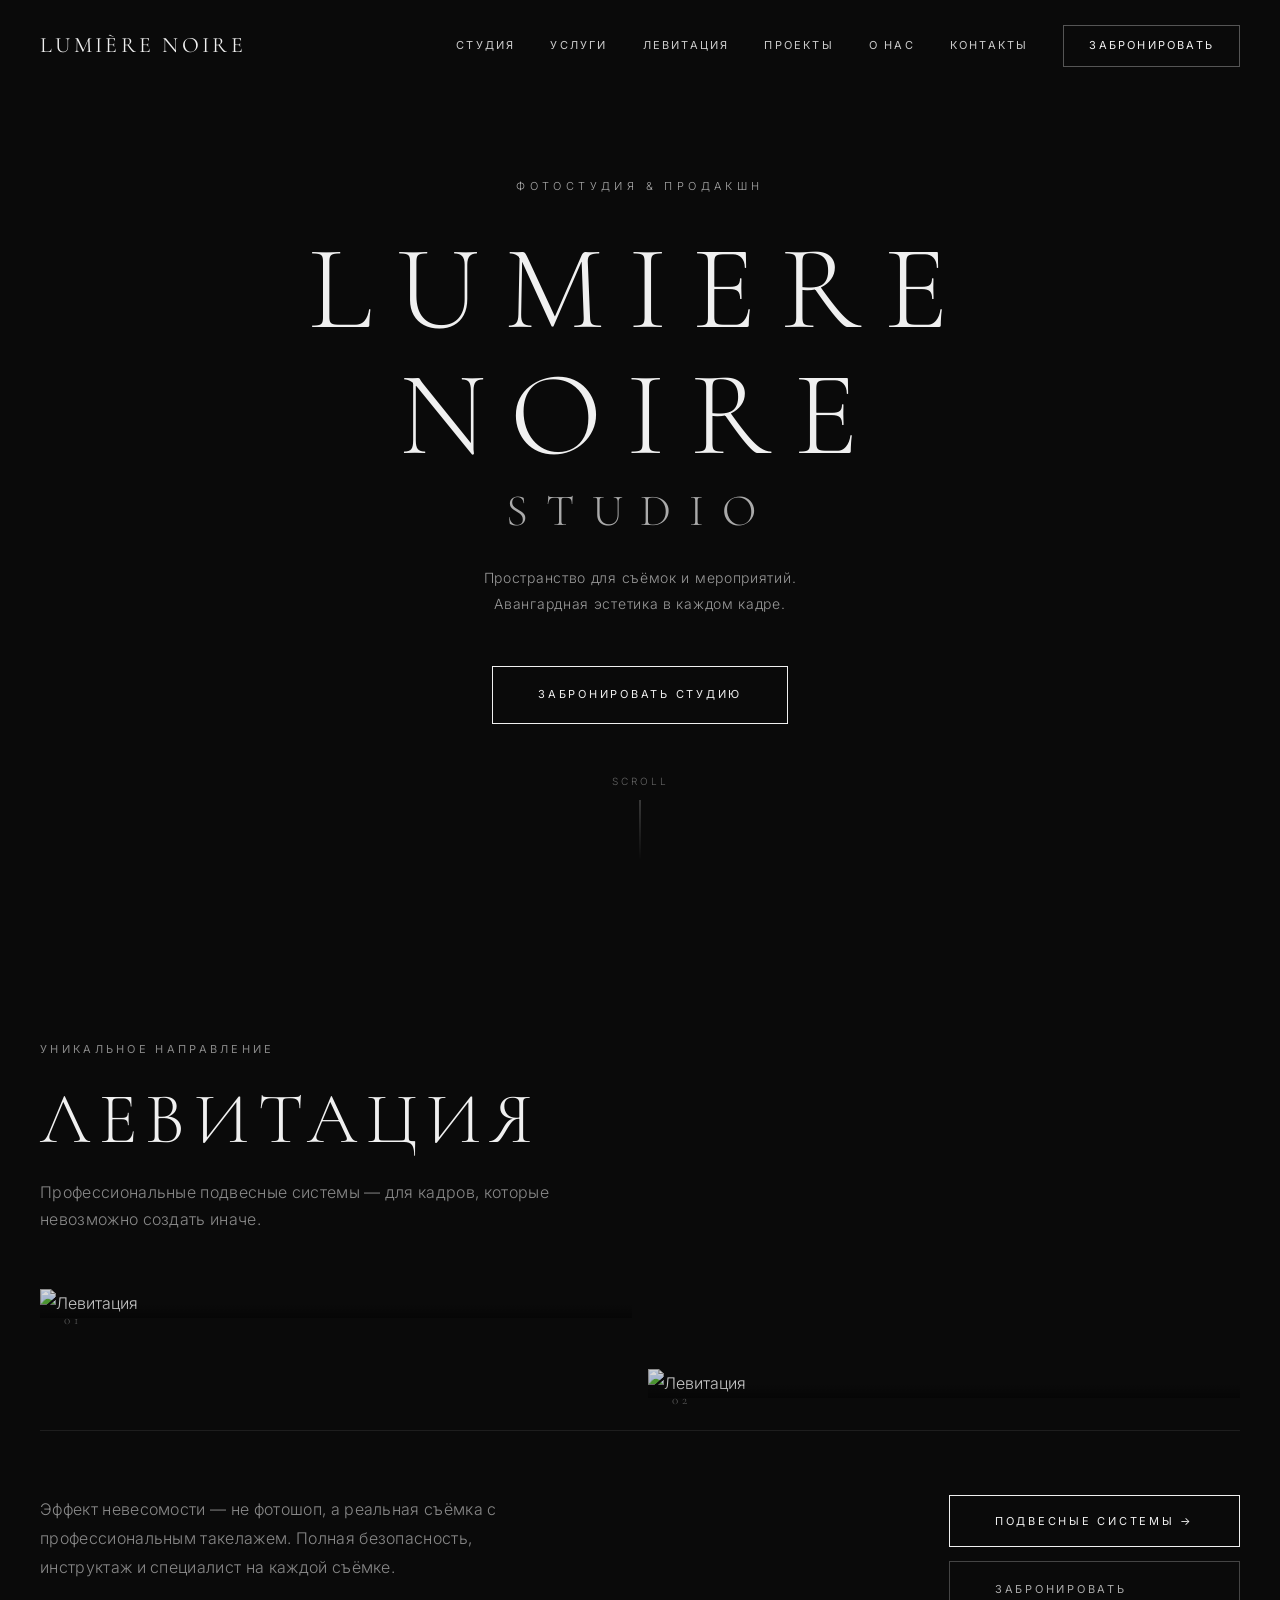
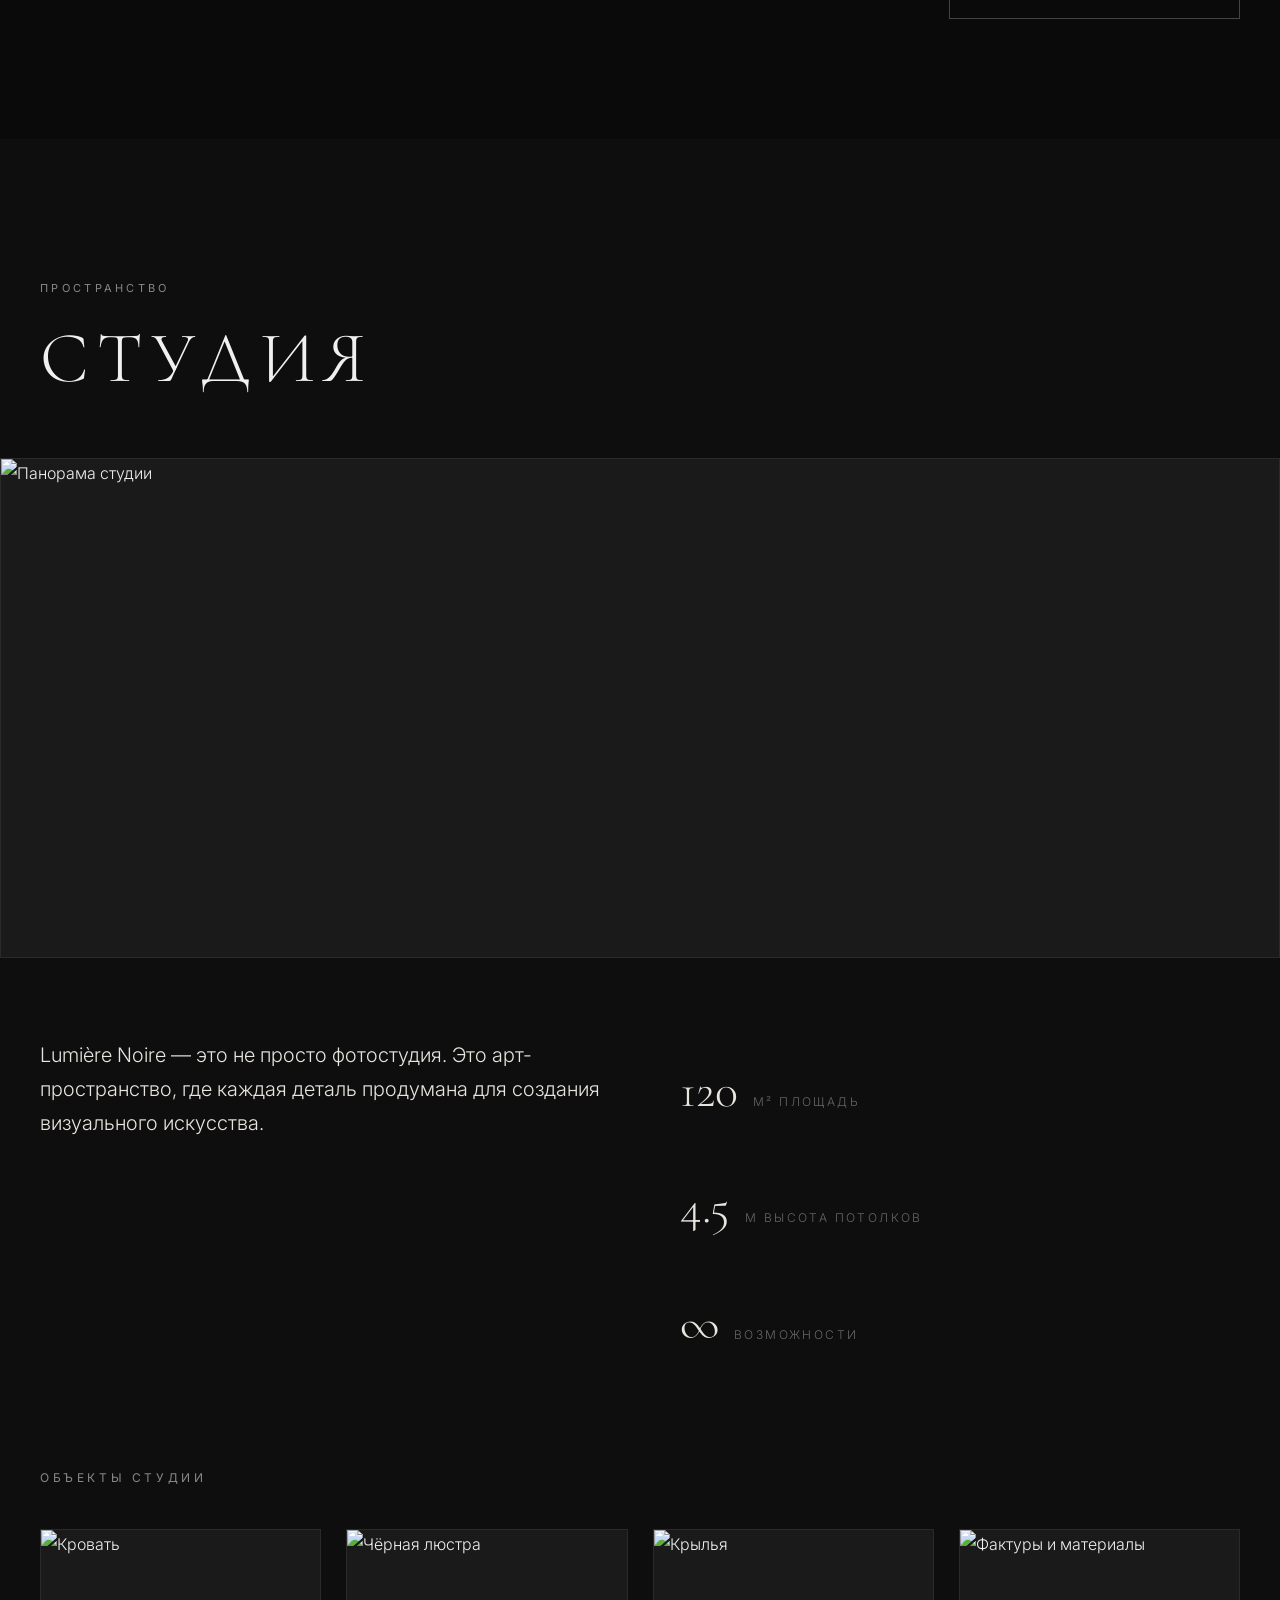
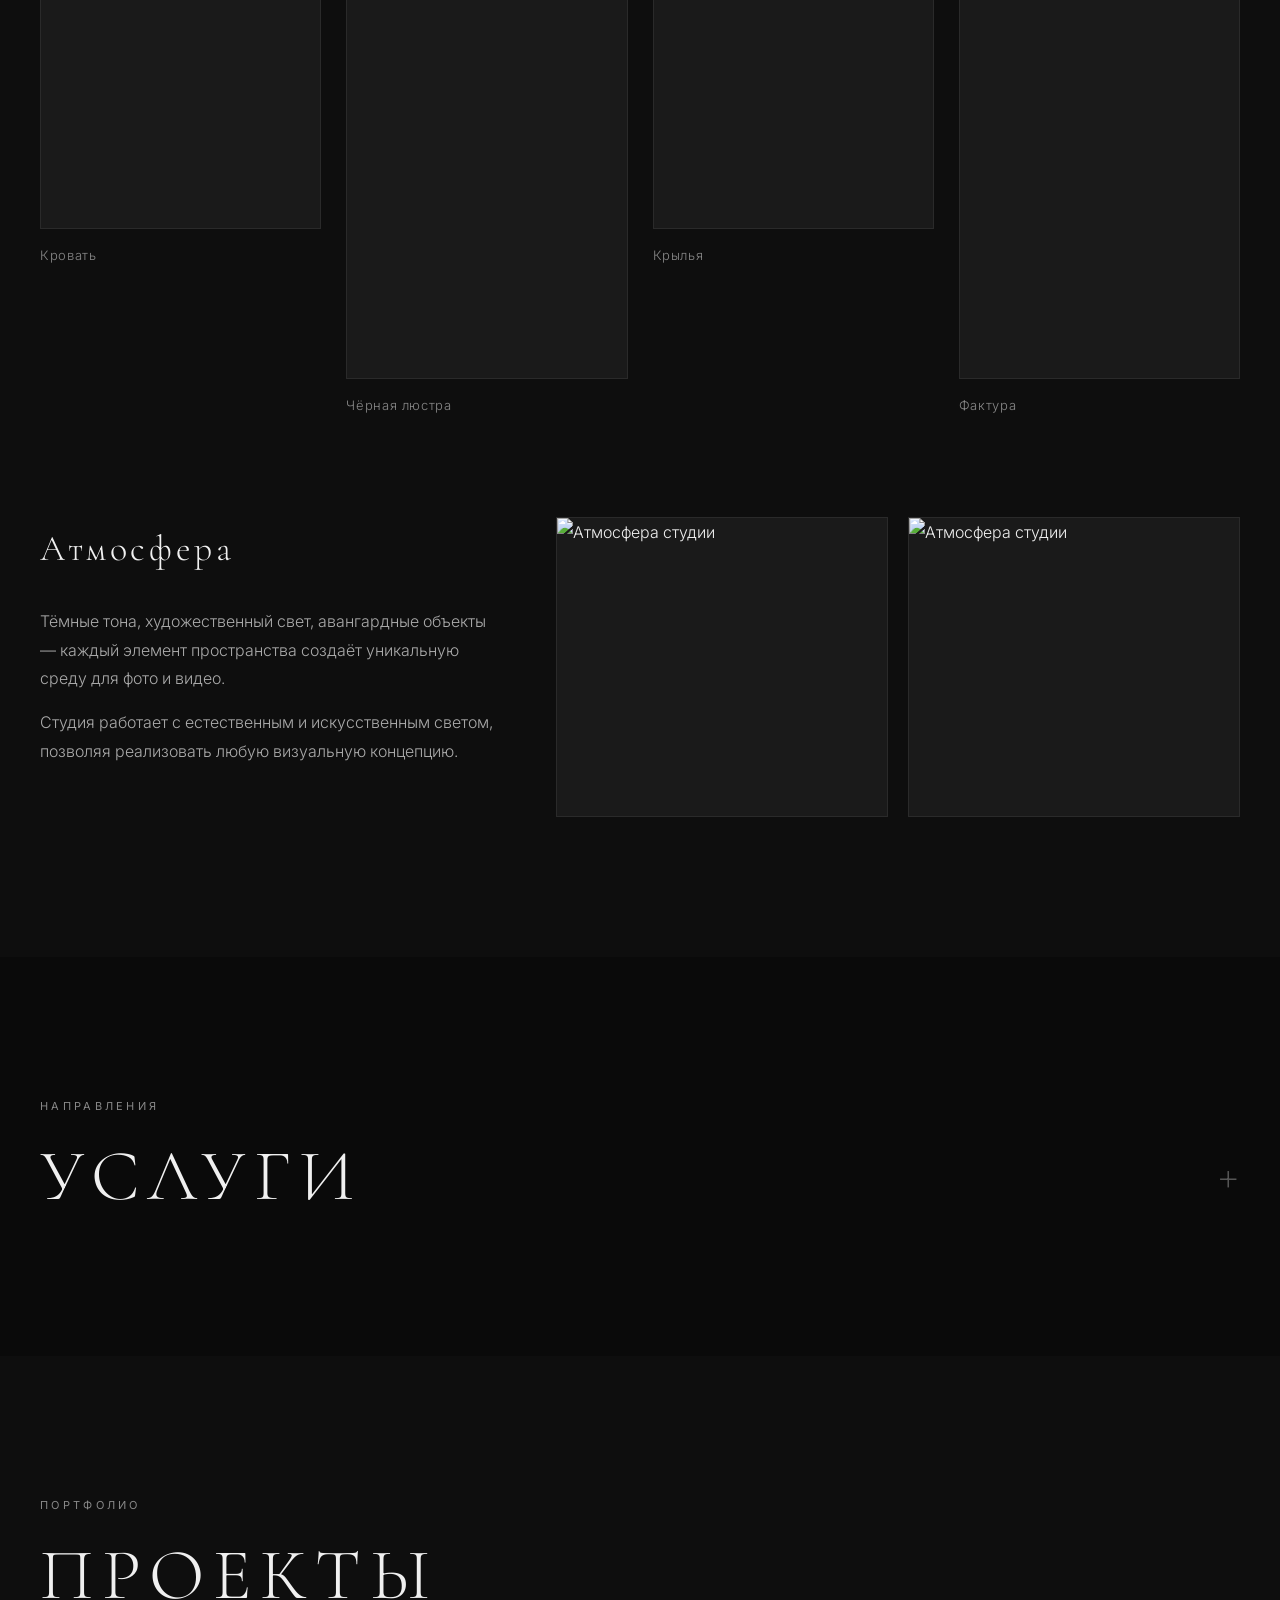
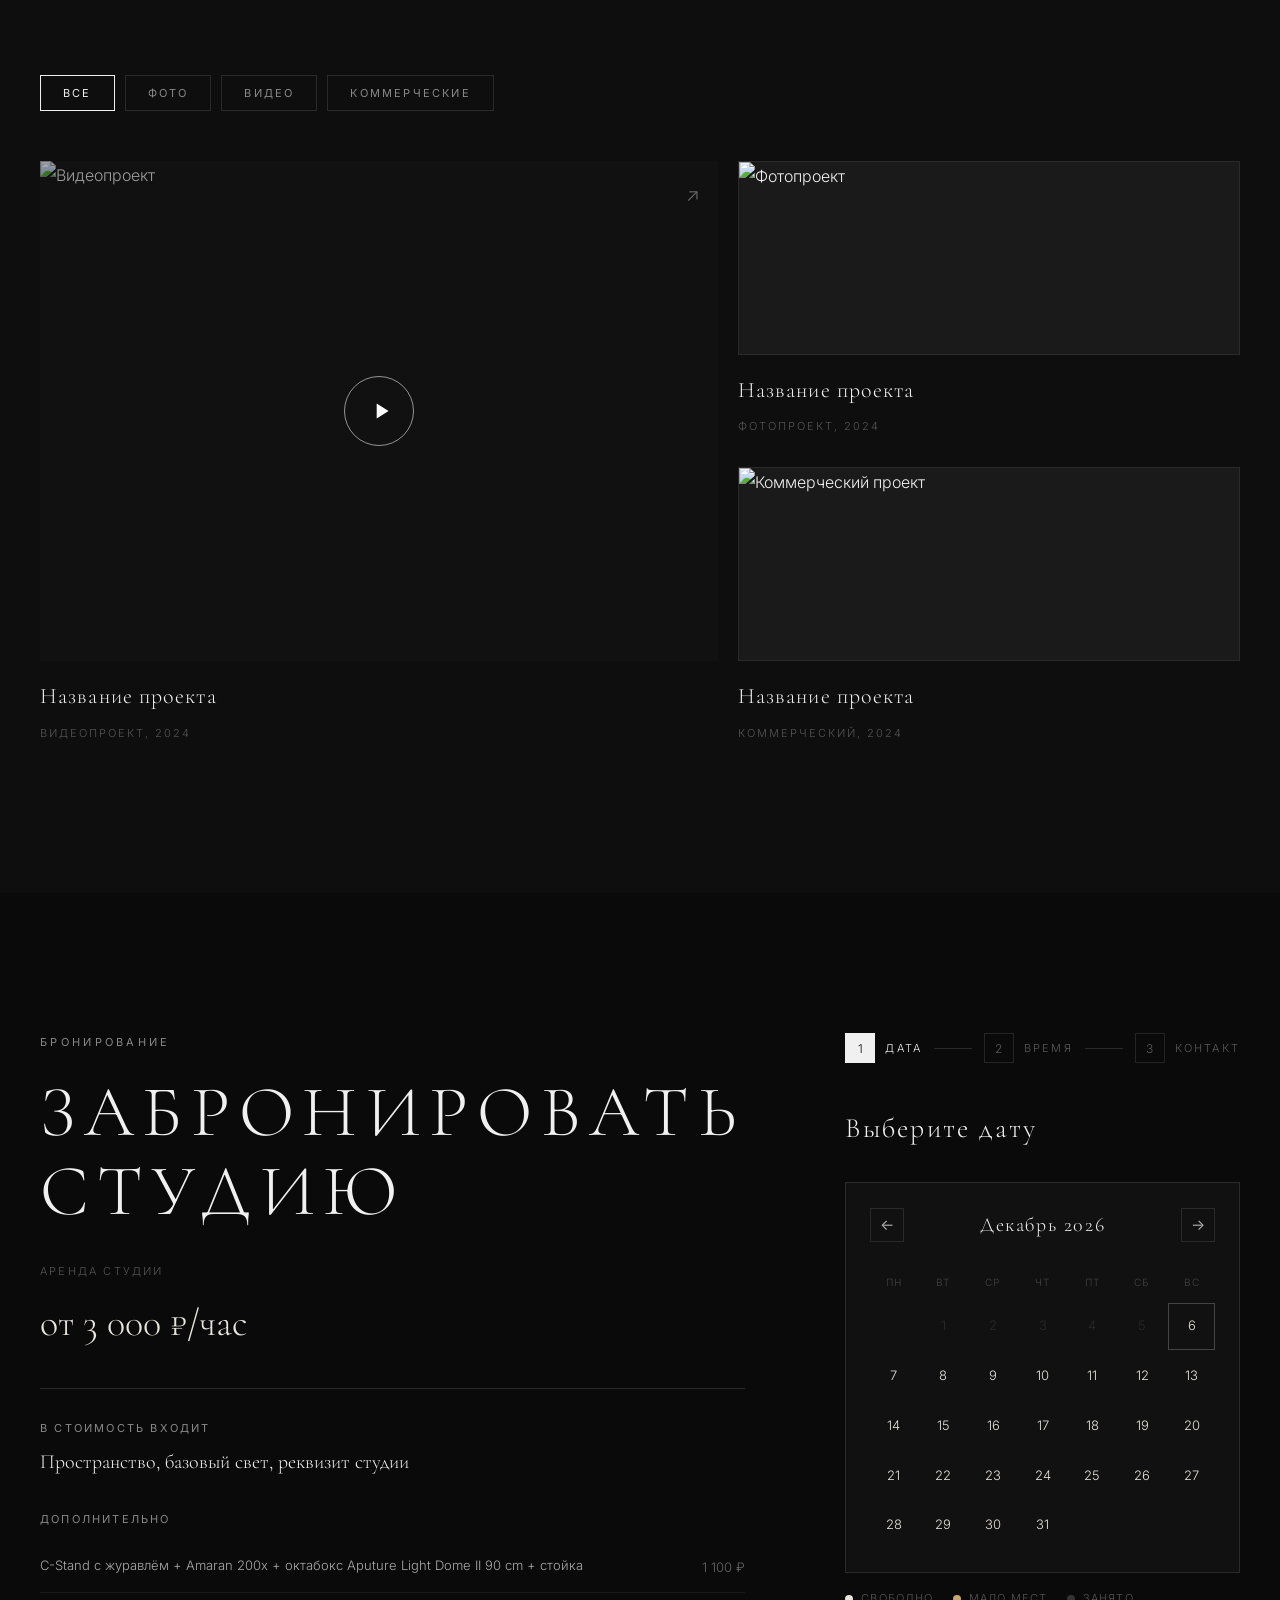
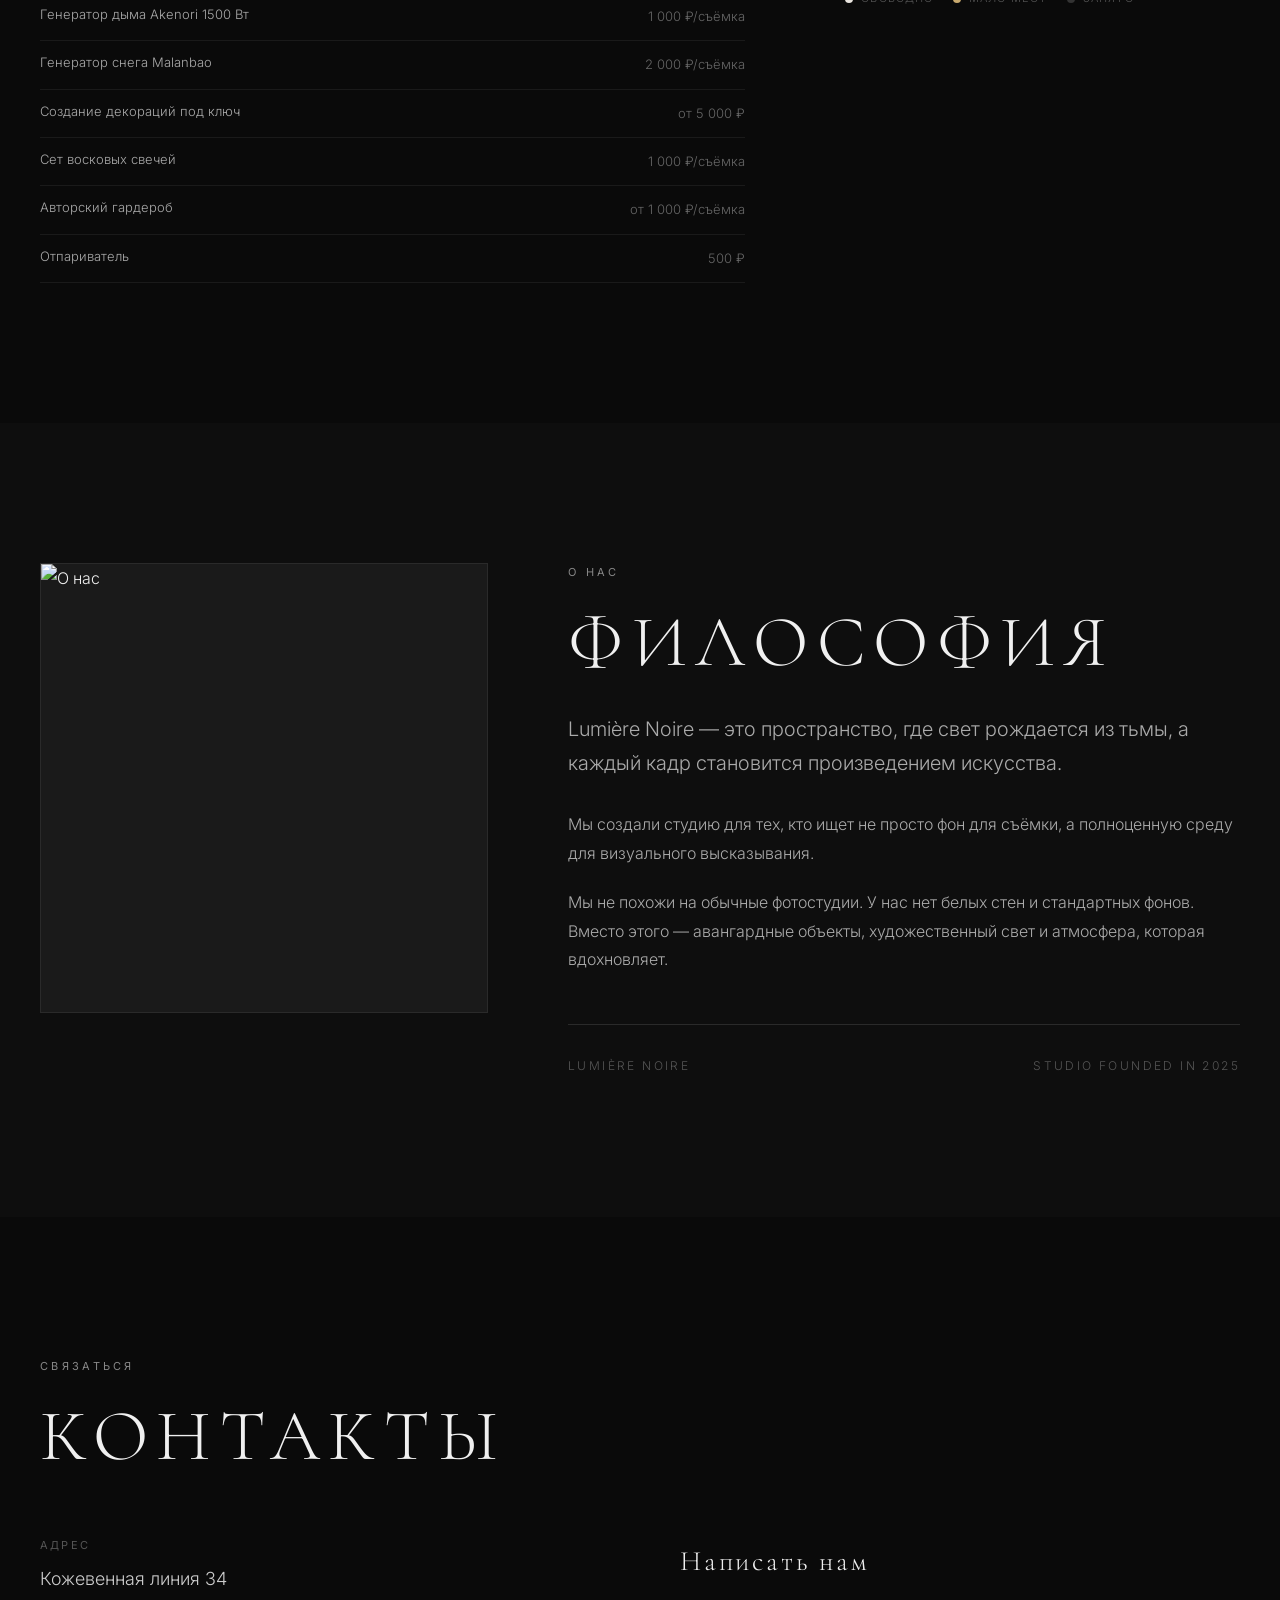
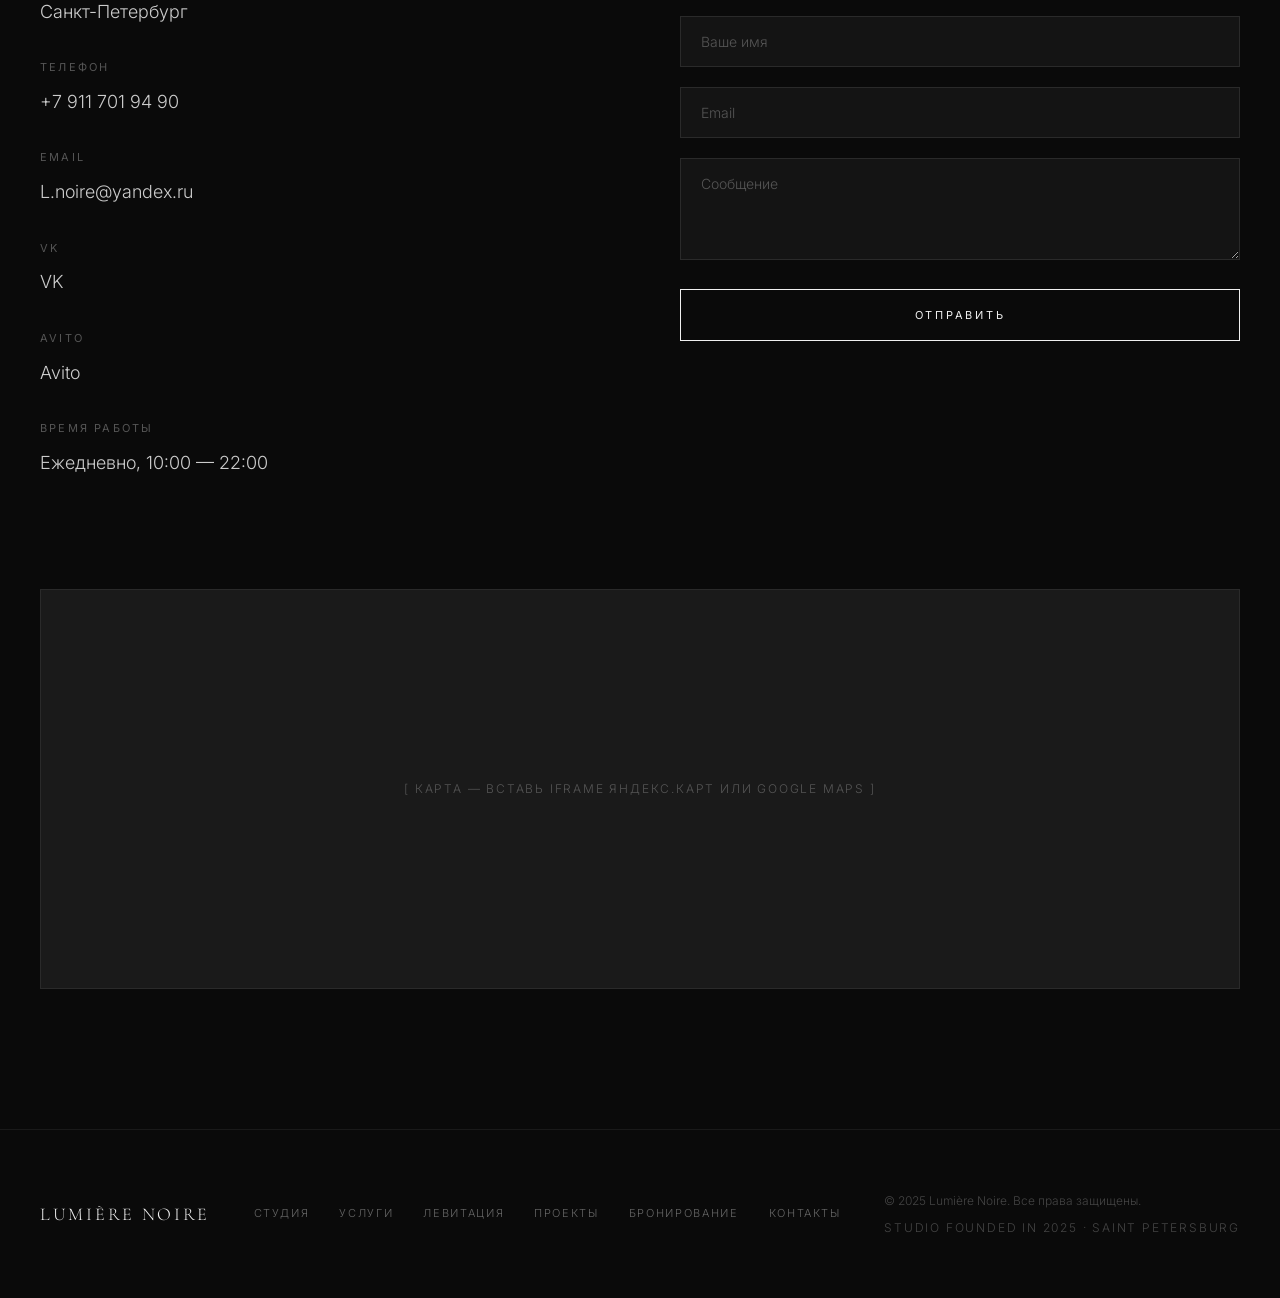
==== commit fdd4468d: "Redesign levitation section: 2 full-size editorial photos Replace 4-photo grid with 2 new photos (un" ====
--- a/index.html
+++ b/index.html
@@ -1,599 +1,587 @@
-<!DOCTYPE html>
-<html lang="ru">
-<head>
-  <meta charset="UTF-8">
-  <meta name="viewport" content="width=device-width, initial-scale=1.0">
-  <title>Lumière Noire</title>
-  <link href="https://fonts.googleapis.com/css2?family=Cormorant+Garamond:ital,wght@0,300;0,400;0,500;0,600;1,300;1,400&family=Inter:wght@200;300;400;500&display=swap" rel="stylesheet">
-  <link rel="stylesheet" href="style.css">
-</head>
-<body>
-
-<!-- HEADER -->
-<header class="header" id="header">
-  <div class="header__inner">
-    <a href="#hero" class="header__logo">Lumière Noire</a>
-    <nav class="header__nav" id="nav">
-      <a href="#studio" class="header__link">Студия</a>
-      <a href="#services" class="header__link">Услуги</a>
-      <a href="#portfolio" class="header__link">Проекты</a>
-      <a href="#about" class="header__link">О нас</a>
-      <a href="#contacts" class="header__link">Контакты</a>
-      <a href="#booking" class="header__link header__link--cta">Забронировать</a>
-    </nav>
-    <button class="header__burger" id="burger" aria-label="Меню">
-      <span></span>
-      <span></span>
-    </button>
-  </div>
-</header>
-
-<!-- MOBILE MENU -->
-<div class="mobile-menu" id="mobileMenu">
-  <nav class="mobile-menu__nav">
-    <a href="#hero" class="mobile-menu__link">Главная</a>
-    <a href="#studio" class="mobile-menu__link">Студия</a>
-    <a href="#services" class="mobile-menu__link">Услуги</a>
-    <a href="#portfolio" class="mobile-menu__link">Проекты</a>
-    <a href="#booking" class="mobile-menu__link">Бронирование</a>
-    <a href="#about" class="mobile-menu__link">О нас</a>
-    <a href="#contacts" class="mobile-menu__link">Контакты</a>
-  </nav>
-  <div class="mobile-menu__footer">
-    <p>L.noire@yandex.ru</p>
-    <p>+7 911 701 94 90</p>
-  </div>
-</div>
-
-<!-- HERO -->
-<section class="hero" id="hero">
-  <div class="hero__bg">
-    <video
-      class="hero__video"
-      autoplay
-      muted
-      loop
-      playsinline
-      preload="auto"
-    >
-      <source src="video/hero.mp4" type="video/mp4">
-    </video>
-  </div>
-  <div class="hero__overlay"></div>
-  <div class="hero__content">
-    <p class="hero__subtitle reveal">Фотостудия & продакшн</p>
-    <h1 class="hero__title reveal">
-      <span>Lumiere</span>
-      <span>Noire</span>
-      <span class="hero__title-studio">Studio</span>
-    </h1>
-    <p class="hero__desc reveal">
-      Пространство для съёмок и мероприятий.<br>
-      Авангардная эстетика в каждом кадре.
-    </p>
-    <a href="#booking" class="btn hero__btn reveal">Забронировать студию</a>
-  </div>
-  <div class="hero__scroll">
-    <span>Scroll</span>
-    <div class="hero__scroll-line"></div>
-  </div>
-</section>
-
-<!-- PROJECTS PREVIEW -->
-<section class="projects-preview" id="projects-preview">
-  <div class="container">
-    <div class="pp-header reveal">
-      <span class="section-label">Избранное</span>
-      <h2 class="section-title">Проекты</h2>
-    </div>
-  </div>
-  <div class="pp-grid">
-    <a href="#portfolio" class="pp-card pp-card--large reveal">
-      <div class="pp-card__img">
-        <img src="https://lh3.googleusercontent.com/d/1QLApoPUCz7CXZb1dA-7s9Fxq3HE7_eMs" alt="Фотопродакшн" loading="lazy">
-      </div>
-      <div class="pp-card__overlay"></div>
-      <div class="pp-card__content">
-        <span class="pp-card__num">01</span>
-        <div class="pp-card__bottom">
-          <span class="pp-card__cat">Съемка</span>
-          <h3 class="pp-card__title">Тёмные ангелы</h3>
-        </div>
-      </div>
-    </a>
-
-    <a href="#portfolio" class="pp-card reveal">
-      <div class="pp-card__img">
-        <img src="https://lh3.googleusercontent.com/d/1Jme1fU1aVxwIPFsPcuNsMH80VumeBpDj" alt="Арт-проект" loading="lazy">
-      </div>
-      <div class="pp-card__overlay"></div>
-      <div class="pp-card__content">
-        <span class="pp-card__num">02</span>
-        <div class="pp-card__bottom">
-          <span class="pp-card__cat">Съемка</span>
-          <h3 class="pp-card__title">Двуликий</h3>
-        </div>
-      </div>
-    </a>
-
-    <a href="#portfolio" class="pp-card reveal">
-      <div class="pp-card__img">
-        <img src="https://lh3.googleusercontent.com/d/1izLZ93p2JbgkiXnVVkprgQapxHJ0Kz4V" alt="Портрет" loading="lazy">
-      </div>
-      <div class="pp-card__overlay"></div>
-      <div class="pp-card__content">
-        <span class="pp-card__num">03</span>
-        <div class="pp-card__bottom">
-          <span class="pp-card__cat">Проект</span>
-          <h3 class="pp-card__title">Падение Тени</h3>
-        </div>
-      </div>
-    </a>
-
-    <a href="#portfolio" class="pp-card pp-card--wide reveal">
-      <div class="pp-card__img">
-        <img src="https://lh3.googleusercontent.com/d/1xLr7j_UpP4mnA_f1fm49_TGSpHONb090" alt="Крылья" loading="lazy">
-      </div>
-      <div class="pp-card__overlay"></div>
-      <div class="pp-card__content">
-        <span class="pp-card__num">04</span>
-        <div class="pp-card__bottom">
-          <span class="pp-card__cat">Съемка</span>
-          <h3 class="pp-card__title">FOR AURRUM</h3>
-        </div>
-      </div>
-    </a>
-  </div>
-</section>
-
-<!-- STUDIO -->
-<section class="studio" id="studio">
-  <div class="studio__header">
-    <div class="container">
-      <div class="section-header reveal">
-        <span class="section-label">Пространство</span>
-        <h2 class="section-title">Студия</h2>
-      </div>
-    </div>
-  </div>
-
-  <div class="studio__hero reveal">
-    <div class="img-wrapper">
-      <div class="img-placeholder img-placeholder--wide">
-        <img src="https://lh3.googleusercontent.com/d/17V8BdxpYxJYALTZx3M6lFihZD0rDNkTk" alt="Панорама студии" loading="lazy">
-      </div>
-    </div>
-  </div>
-
-  <div class="container">
-    <div class="studio__intro reveal">
-      <div class="studio__intro-text">
-        <p class="text-large">Lumière Noire — это не просто фотостудия. Это арт-пространство, где каждая деталь продумана для создания визуального искусства.</p>
-      </div>
-      <div class="studio__intro-details">
-        <div class="studio__stat">
-          <span class="studio__stat-num">120</span>
-          <span class="studio__stat-label">м² площадь</span>
-        </div>
-        <div class="studio__stat">
-          <span class="studio__stat-num">4.5</span>
-          <span class="studio__stat-label">м высота потолков</span>
-        </div>
-        <div class="studio__stat">
-          <span class="studio__stat-num">∞</span>
-          <span class="studio__stat-label">возможности</span>
-        </div>
-      </div>
-    </div>
-  </div>
-
-  <div class="studio__objects">
-    <div class="container">
-      <h3 class="studio__objects-title reveal">Объекты студии</h3>
-      <div class="studio__objects-grid">
-        <div class="studio__object reveal">
-          <div class="img-wrapper">
-            <div class="img-placeholder">
-              <img src="https://lh3.googleusercontent.com/d/1RPFJSsFFRatvFcMW40-HDXPtZlNPqvr3" alt="Кровать" loading="lazy">
-            </div>
-          </div>
-          <span class="studio__object-name">Кровать</span>
-        </div>
-
-        <div class="studio__object reveal">
-          <div class="img-wrapper">
-            <div class="img-placeholder img-placeholder--tall">
-              <img src="https://lh3.googleusercontent.com/d/1uA3_6LW36X47BuFi2ZwhtPUDkO7n_NdX" alt="Чёрная люстра" loading="lazy">
-            </div>
-          </div>
-          <span class="studio__object-name">Чёрная люстра</span>
-        </div>
-
-        <div class="studio__object reveal">
-          <div class="img-wrapper">
-            <div class="img-placeholder">
-              <img src="https://lh3.googleusercontent.com/d/1SeSsNJ7qb4Mybax5mka8mG7SOTrOjd0D" alt="Арт-объекты" loading="lazy">
-            </div>
-          </div>
-          <span class="studio__object-name">Крылья</span>
-        </div>
-
-        <div class="studio__object reveal">
-          <div class="img-wrapper">
-            <div class="img-placeholder img-placeholder--tall">
-              <img src="https://lh3.googleusercontent.com/d/1Xq7e0zx27ilXWYpB5qbWJy35U3ea5XrE" alt="Фактуры и материалы" loading="lazy">
-            </div>
-          </div>
-          <span class="studio__object-name">Фактура</span>
-        </div>
-      </div>
-    </div>
-  </div>
-
-  <div class="studio__atmosphere">
-    <div class="container">
-      <div class="studio__atm-grid">
-        <div class="studio__atm-text reveal">
-          <h3>Атмосфера</h3>
-          <p>Тёмные тона, художественный свет, авангардные объекты — каждый элемент пространства создаёт уникальную среду для фото и видео.</p>
-          <p>Студия работает с естественным и искусственным светом, позволяя реализовать любую визуальную концепцию.</p>
-        </div>
-        <div class="studio__atm-images reveal">
-          <div class="img-wrapper">
-            <div class="img-placeholder">
-              <img src="https://lh3.googleusercontent.com/d/1_GOwu83Nw80w8IasLKatUdFqMkLTlDnk" alt="Атмосфера студии" loading="lazy">
-            </div>
-          </div>
-          <div class="img-wrapper">
-            <div class="img-placeholder">
-              <img src="https://lh3.googleusercontent.com/d/1jKkVR0U3E-kkfFJkDqSk_reR-E6LcAlk" alt="Атмосфера студии" loading="lazy">
-            </div>
-          </div>
-        </div>
-      </div>
-    </div>
-  </div>
-</section>
-
-<!-- SERVICES -->
-<section class="services" id="services">
-  <div class="container">
-    <div class="section-header services__toggle-header reveal" id="servicesToggle">
-      <span class="section-label">Направления</span>
-      <div class="services__header-row">
-        <h2 class="section-title">Услуги</h2>
-        <span class="services__header-icon">+</span>
-      </div>
-    </div>
-
-    <div class="services__list-wrap" id="servicesListWrap">
-      <div class="services__list">
-        <a href="#booking" class="services__item">
-          <span class="services__num">01</span>
-          <h3 class="services__name">Аренда фотостудии</h3>
-          <span class="services__arrow">→</span>
-        </a>
-
-        <div class="services__item services__item--expand" id="creativeExpand">
-          <span class="services__num">02</span>
-          <div class="services__expand-wrap">
-            <div class="services__expand-header">
-              <h3 class="services__name">Creative Production</h3>
-              <span class="services__toggle">+</span>
-            </div>
-            <div class="services__sub">
-              <span>• set design</span>
-              <span>• art direction</span>
-              <span>• video production</span>
-              <span>• photo production</span>
-              <span>• sound design</span>
-            </div>
-          </div>
-        </div>
-
-        <a href="#booking" class="services__item">
-          <span class="services__num">03</span>
-          <h3 class="services__name">Аренда одежды (скоро) </h3>
-          <span class="services__arrow">→</span>
-        </a>
-
-        <a href="#booking" class="services__item">
-          <span class="services__num">04</span>
-          <h3 class="services__name">Керамика (скоро)</h3>
-          <span class="services__arrow">→</span>
-        </a>
-      </div>
-    </div>
-  </div>
-</section>
-
-<!-- PORTFOLIO -->
-<section class="portfolio" id="portfolio">
-  <div class="container">
-    <div class="section-header reveal">
-      <span class="section-label">Портфолио</span>
-      <h2 class="section-title">Проекты</h2>
-    </div>
-
-    <div class="portfolio__filters reveal">
-      <button class="portfolio__filter active" data-filter="all">Все</button>
-      <button class="portfolio__filter" data-filter="photo">Фото</button>
-      <button class="portfolio__filter" data-filter="video">Видео</button>
-      <button class="portfolio__filter" data-filter="commercial">Коммерческие</button>
-      <button class="portfolio__filter" data-filter="art">Арт</button>
-      <button class="portfolio__filter" data-filter="exhibition">Выставки</button>
-    </div>
-
-    <div class="portfolio__grid">
-      <div class="portfolio__item reveal" data-category="photo">
-        <div class="img-wrapper">
-          <div class="img-placeholder img-placeholder--tall">
-            <img src="https://lh3.googleusercontent.com/d/1ufbIoSboyswGjtNrY5-4QPHqe_rsGiKm" alt="Фотопроект" loading="lazy">
-          </div>
-        </div>
-        <div class="portfolio__item-info"><h4>Название проекта</h4><span>2025</span></div>
-      </div>
-
-      <div class="portfolio__item reveal" data-category="video">
-        <div class="portfolio__video-wrap">
-          <iframe src="https://drive.google.com/file/d/1wtz4_Gvfj8UqBpPaIgxTMqTpPlZ6QALE/preview" allow="autoplay; encrypted-media" frameborder="0" allowfullscreen></iframe>
-        </div>
-        <div class="portfolio__item-info"><h4>Название проекта</h4><span>Видеопроект, 2024</span></div>
-      </div>
-
-      <div class="portfolio__item reveal" data-category="commercial">
-        <div class="img-wrapper">
-          <div class="img-placeholder img-placeholder--tall">
-            <img src="https://lh3.googleusercontent.com/d/1EpseRaOohZeZvFDJpjIdgycTWXThw5NQ" alt="Коммерческий проект" loading="lazy">
-          </div>
-        </div>
-        <div class="portfolio__item-info"><h4>Название проекта</h4><span>Коммерческий, 2024</span></div>
-      </div>
-
-      <div class="portfolio__item reveal" data-category="art">
-        <div class="img-wrapper">
-          <div class="img-placeholder">
-            <img src="https://lh3.googleusercontent.com/d/1SeSsNJ7qb4Mybax5mka8mG7SOTrOjd0D" alt="Арт-проект" loading="lazy">
-          </div>
-        </div>
-        <div class="portfolio__item-info"><h4>Название проекта</h4><span>Арт-проект, 2024</span></div>
-      </div>
-
-      <div class="portfolio__item reveal" data-category="photo">
-        <div class="img-wrapper">
-          <div class="img-placeholder img-placeholder--tall">
-            <img src="https://lh3.googleusercontent.com/d/1izLZ93p2JbgkiXnVVkprgQapxHJ0Kz4V" alt="Фотопроект" loading="lazy">
-          </div>
-        </div>
-        <div class="portfolio__item-info"><h4>Название проекта</h4><span>Фотопроект, 2024</span></div>
-      </div>
-
-      <div class="portfolio__item reveal" data-category="exhibition">
-        <div class="img-wrapper">
-          <div class="img-placeholder">
-            <img src="https://lh3.googleusercontent.com/d/1KjCr6GaGC11KGEB7kYJrXiw9rdKGYjy0" alt="Выставка" loading="lazy">
-          </div>
-        </div>
-        <div class="portfolio__item-info"><h4>Название проекта</h4><span>Выставка, 2024</span></div>
-      </div>
-    </div>
-  </div>
-</section>
-
-<!-- BOOKING -->
-<section class="booking" id="booking">
-  <div class="container">
-    <div class="booking__grid">
-      <div class="booking__info reveal">
-        <span class="section-label">Бронирование</span>
-        <h2 class="section-title">Забронировать<br>студию</h2>
-        <div class="booking__price-block">
-          <span class="booking__price-label">Аренда студии</span>
-          <span class="booking__price-value">от 3 000 ₽/час</span>
-        </div>
-
-        <div class="booking__details">
-          <div class="booking__detail">
-            <h4>В стоимость входит</h4>
-            <p>Пространство, базовый свет, реквизит студии</p>
-          </div>
-        </div>
-
-        <h4 class="booking__extras-title">Дополнительно</h4>
-        <ul class="booking__extras">
-          <li><span class="extra-name">C-Stand с журавлём + Amaran 200x + октабокс Aputure Light Dome II 90 cm + стойка</span><span class="extra-price">1 100 ₽</span></li>
-          <li><span class="extra-name">Генератор дыма Akenori 1500 Вт</span><span class="extra-price">1 000 ₽/съёмка</span></li>
-          <li><span class="extra-name">Генератор снега Malanbao</span><span class="extra-price">2 000 ₽/съёмка</span></li>
-          <li><span class="extra-name">Создание декораций под ключ</span><span class="extra-price">от 5 000 ₽</span></li>
-          <li><span class="extra-name">Сет восковых свечей</span><span class="extra-price">1 000 ₽/съёмка</span></li>
-          <li><span class="extra-name">Авторский гардероб</span><span class="extra-price">от 1 000 ₽/съёмка</span></li>
-          <li><span class="extra-name">Отпариватель</span><span class="extra-price">500 ₽</span></li>
-        </ul>
-      </div>
-
-      <div class="booking__flow reveal">
-        <div class="booking__steps">
-          <div class="booking__step active" data-step="1">
-            <span class="step-num">1</span><span class="step-label">Дата</span>
-          </div>
-          <div class="booking__step-line"></div>
-          <div class="booking__step" data-step="2">
-            <span class="step-num">2</span><span class="step-label">Время</span>
-          </div>
-          <div class="booking__step-line"></div>
-          <div class="booking__step" data-step="3">
-            <span class="step-num">3</span><span class="step-label">Контакт</span>
-          </div>
-        </div>
-
-        <div class="booking__step-content" id="stepCalendar">
-          <h3 class="booking__step-title">Выберите дату</h3>
-          <div class="calendar" id="calendar">
-            <div class="calendar__header">
-              <button class="calendar__nav" id="calPrev">&#8592;</button>
-              <span class="calendar__month" id="calMonth"></span>
-              <button class="calendar__nav" id="calNext">&#8594;</button>
-            </div>
-            <div class="calendar__weekdays">
-              <span>Пн</span><span>Вт</span><span>Ср</span>
-              <span>Чт</span><span>Пт</span><span>Сб</span><span>Вс</span>
-            </div>
-            <div class="calendar__days" id="calDays"></div>
-          </div>
-          <div class="calendar__legend">
-            <span class="legend-item"><i class="legend-dot legend-dot--free"></i> Свободно</span>
-            <span class="legend-item"><i class="legend-dot legend-dot--partial"></i> Мало мест</span>
-            <span class="legend-item"><i class="legend-dot legend-dot--full"></i> Занято</span>
-          </div>
-        </div>
-
-        <div class="booking__step-content booking__step-content--hidden" id="stepTime">
-          <button class="booking__back" id="backToCalendar">&#8592; Изменить дату</button>
-          <h3 class="booking__step-title" id="timeStepTitle">Выберите время начала</h3>
-          <p class="booking__selected-date" id="selectedDateDisplay"></p>
-          <div id="timeSlots"></div>
-          <p class="booking__note">Сначала выберите начало, затем конец. Минимум — 1 час.</p>
-        </div>
-
-        <div class="booking__step-content booking__step-content--hidden" id="stepForm">
-          <button class="booking__back" id="backToTime">&#8592; Изменить время</button>
-          <h3 class="booking__step-title">Контактные данные</h3>
-          <p class="booking__selected-info" id="selectedInfoDisplay"></p>
-          <form class="booking__form" id="bookingForm">
-            <input type="hidden" name="access_key" value="9f6b060c-94e5-4b7a-9243-cc51e3cc97fb">
-            <input type="hidden" name="from_name" value="Lumière Noire — Сайт">
-            <input type="hidden" name="subject" id="formSubject" value="Новое бронирование — Lumière Noire">
-            <input type="hidden" name="date" id="formDate">
-            <input type="hidden" name="time" id="formTime">
-
-            <div class="form-group">
-              <input type="text" name="name" placeholder="Ваше имя" required>
-            </div>
-
-            <div class="form-group">
-              <input type="text" name="contact" placeholder="Телефон или Telegram (@username)" required>
-            </div>
-
-            <div class="form-group">
-              <select name="service" required>
-                <option value="" disabled selected>Тип съёмки / мероприятия</option>
-                <option value="rent">Аренда студии</option>
-                <option value="event">Мероприятие</option>
-              </select>
-            </div>
-
-            <div class="form-group">
-              <p class="extras-check-label">Дополнительное оборудование</p>
-              <label class="extra-checkbox"><input type="checkbox" name="extras[]" value="C-Stand + Amaran 200x + октабокс — 1 100 ₽"> C-Stand + Amaran 200x + октабокс — <strong>1 100 ₽</strong></label>
-              <label class="extra-checkbox"><input type="checkbox" name="extras[]" value="Генератор дыма — 1 000 ₽"> Генератор дыма Akenori — <strong>1 000 ₽</strong></label>
-              <label class="extra-checkbox"><input type="checkbox" name="extras[]" value="Генератор снега — 2 000 ₽"> Генератор снега Malanbao — <strong>2 000 ₽</strong></label>
-              <label class="extra-checkbox"><input type="checkbox" name="extras[]" value="Свечи — 1 000 ₽"> Сет восковых свечей — <strong>1 000 ₽</strong></label>
-              <label class="extra-checkbox"><input type="checkbox" name="extras[]" value="Гардероб — от 1 000 ₽"> Авторский гардероб — <strong>от 1 000 ₽</strong></label>
-              <label class="extra-checkbox"><input type="checkbox" name="extras[]" value="Отпариватель — 500 ₽"> Отпариватель — <strong>500 ₽</strong></label>
-            </div>
-
-            <div class="form-group">
-              <textarea name="message" placeholder="Расскажите о проекте (опционально)" rows="3"></textarea>
-            </div>
-
-            <button type="submit" class="btn btn--full" id="bookingSubmitBtn">Отправить заявку</button>
-            <p class="booking__privacy">Мы свяжемся с вами для подтверждения. Предоплата не требуется.</p>
-          </form>
-        </div>
-
-        <div class="booking__success booking__success--hidden" id="bookingSuccess">
-          <div class="success-icon">✓</div>
-          <h3>Заявка отправлена</h3>
-          <p>Мы свяжемся с вами в течение часа для подтверждения брони.</p>
-          <button class="btn btn--outline" id="newBookingBtn">Новая заявка</button>
-        </div>
-      </div>
-    </div>
-  </div>
-</section>
-
-<!-- ABOUT -->
-<section class="about" id="about">
-  <div class="container">
-    <div class="about__grid">
-      <div class="about__image reveal">
-        <div class="img-wrapper">
-          <div class="img-placeholder img-placeholder--tall">
-            <img src="https://lh3.googleusercontent.com/d/1D1AshiSG197G9XLgj_JqzxyZ2HuIwYPd" alt="О нас" loading="lazy">
-          </div>
-        </div>
-      </div>
-
-      <div class="about__content reveal">
-        <span class="section-label">О нас</span>
-        <h2 class="section-title">Философия</h2>
-        <p class="text-large">Lumière Noire — это пространство, где свет рождается из тьмы, а каждый кадр становится произведением искусства.</p>
-        <p>Мы создали студию для тех, кто ищет не просто фон для съёмки, а полноценную среду для визуального высказывания.</p>
-        <p>Мы не похожи на обычные фотостудии. У нас нет белых стен и стандартных фонов. Вместо этого — авангардные объекты, художественный свет и атмосфера, которая вдохновляет.</p>
-        <div class="about__signature">
-          <span>Lumière Noire</span>
-          <span>Studio founded in 2025</span>
-        </div>
-      </div>
-    </div>
-  </div>
-</section>
-
-<!-- CONTACTS -->
-<section class="contacts" id="contacts">
-  <div class="container">
-    <div class="section-header reveal">
-      <span class="section-label">Связаться</span>
-      <h2 class="section-title">Контакты</h2>
-    </div>
-
-    <div class="contacts__grid">
-      <div class="contacts__info reveal">
-        <div class="contacts__block"><h4>Адрес</h4><p>Кожевенная линия 34<br>Санкт-Петербург</p></div>
-        <div class="contacts__block"><h4>Телефон</h4><p><a href="tel:+79117019490">+7 911 701 94 90</a></p></div>
-        <div class="contacts__block"><h4>Email</h4><p><a href="mailto:L.noire@yandex.ru">L.noire@yandex.ru</a></p></div>
-        <div class="contacts__block"><h4>VK</h4><p><a href="https://vk.ru/lumiere34" target="_blank" rel="noopener">VK</a></p></div>
-        <div class="contacts__block"><h4>Avito</h4><p><a href="https://www.avito.ru/sankt-peterburg/predlozheniya_uslug/arenda_fotostudii_7280072402" target="_blank" rel="noopener">Avito</a></p></div>
-        <div class="contacts__block"><h4>Время работы</h4><p>Ежедневно, 10:00 — 22:00</p></div>
-      </div>
-
-      <div class="contacts__form-wrapper reveal">
-        <h3>Написать нам</h3>
-        <form class="contacts__form" id="contactForm">
-          <div class="form-group"><input type="text" name="name" placeholder="Ваше имя" required></div>
-          <div class="form-group"><input type="email" name="email" placeholder="Email" required></div>
-          <div class="form-group"><textarea name="message" placeholder="Сообщение" rows="4" required></textarea></div>
-          <button type="submit" class="btn btn--full">Отправить</button>
-        </form>
-      </div>
-    </div>
-
-    <div class="contacts__map reveal">
-      <div class="img-placeholder img-placeholder--map">[ КАРТА — вставь iframe Яндекс.Карт или Google Maps ]</div>
-    </div>
-  </div>
-</section>
-
-<!-- FOOTER -->
-<footer class="footer">
-  <div class="container">
-    <div class="footer__grid">
-      <div class="footer__logo">Lumière Noire</div>
-      <div class="footer__links">
-        <a href="#studio">Студия</a>
-        <a href="#services">Услуги</a>
-        <a href="#portfolio">Проекты</a>
-        <a href="#booking">Бронирование</a>
-        <a href="#contacts">Контакты</a>
-      </div>
-      <div class="footer__copy">
-        <p>© 2025 Lumière Noire. Все права защищены.</p>
-        <p class="footer__founded">Studio founded in 2025 · Saint Petersburg</p>
-      </div>
-    </div>
-  </div>
-</footer>
-
-<script src="script.js"></script>
-</body>
-</html>+<!DOCTYPE html>
+<html lang="ru">
+<head>
+  <meta charset="UTF-8">
+  <meta name="viewport" content="width=device-width, initial-scale=1.0">
+  <title>Lumière Noire</title>
+  <link href="https://fonts.googleapis.com/css2?family=Cormorant+Garamond:ital,wght@0,300;0,400;0,500;0,600;1,300;1,400&family=Inter:wght@200;300;400;500&display=swap" rel="stylesheet">
+  <link rel="stylesheet" href="style.css">
+</head>
+<body>
+<!-- HEADER -->
+<header class="header" id="header">
+  <div class="header__inner">
+    <a href="#hero" class="header__logo">Lumière Noire</a>
+    <nav class="header__nav" id="nav">
+      <a href="#studio" class="header__link">Студия</a>
+      <a href="#services" class="header__link">Услуги</a>
+      <a href="#levitation" class="header__link">Левитация</a>
+      <a href="#portfolio" class="header__link">Проекты</a>
+      <a href="#about" class="header__link">О нас</a>
+      <a href="#contacts" class="header__link">Контакты</a>
+      <a href="#booking" class="header__link header__link--cta">Забронировать</a>
+    </nav>
+    <button class="header__burger" id="burger" aria-label="Меню">
+      <span></span>
+      <span></span>
+    </button>
+  </div>
+</header>
+<!-- MOBILE MENU -->
+<div class="mobile-menu" id="mobileMenu">
+  <nav class="mobile-menu__nav">
+    <a href="#hero" class="mobile-menu__link">Главная</a>
+    <a href="#studio" class="mobile-menu__link">Студия</a>
+    <a href="#services" class="mobile-menu__link">Услуги</a>
+    <a href="#levitation" class="mobile-menu__link">Левитация</a>
+    <a href="#portfolio" class="mobile-menu__link">Проекты</a>
+    <a href="#booking" class="mobile-menu__link">Бронирование</a>
+    <a href="#about" class="mobile-menu__link">О нас</a>
+    <a href="#contacts" class="mobile-menu__link">Контакты</a>
+  </nav>
+  <div class="mobile-menu__footer">
+    <p>L.noire@yandex.ru</p>
+    <p>+7 911 701 94 90</p>
+  </div>
+</div>
+<!-- HERO -->
+<section class="hero" id="hero">
+  <div class="hero__bg">
+    <video
+      class="hero__video"
+      autoplay
+      muted
+      loop
+      playsinline
+      preload="auto"
+    >
+     <source src="video/hero.mp4" type="video/mp4">
+    </video>
+  </div>
+  <div class="hero__overlay"></div>
+  <div class="hero__content">
+    <p class="hero__subtitle reveal">Фотостудия & продакшн</p>
+    <h1 class="hero__title reveal">
+      <span>Lumiere</span>
+      <span>Noire</span>
+      <span class="hero__title-studio">Studio</span>
+    </h1>
+    <p class="hero__desc reveal">
+      Пространство для съёмок и мероприятий.<br>
+      Авангардная эстетика в каждом кадре.
+    </p>
+    <a href="#booking" class="btn hero__btn reveal">Забронировать студию</a>
+  </div>
+  <div class="hero__scroll">
+    <span>Scroll</span>
+    <div class="hero__scroll-line"></div>
+  </div>
+</section>
+<!-- LEVITATION -->
+<section class="levitation" id="levitation">
+  <div class="container">
+    <div class="lev-header reveal">
+      <span class="section-label">Уникальное направление</span>
+      <h2 class="section-title">Левитация</h2>
+      <p class="lev-intro-text reveal">Профессиональные подвесные системы — для кадров, которые невозможно создать иначе.</p>
+    </div>
+  </div>
+  <div class="lev-grid">
+    <div class="lev-card reveal">
+      <span class="lev-card__num">01</span>
+      <img src="https://lh3.googleusercontent.com/d/1msC3hm9GXDY7ORvUF8KvvgCz6ns-CmlY" alt="Левитация" loading="lazy">
+      <div class="lev-card__overlay"></div>
+    </div>
+    <div class="lev-card reveal">
+      <span class="lev-card__num">02</span>
+      <img src="https://lh3.googleusercontent.com/d/14E6Djtzz4CLv8i_ChLRFvanxQzYGJSZ9" alt="Левитация" loading="lazy">
+      <div class="lev-card__overlay"></div>
+    </div>
+  </div>
+  <div class="container">
+    <div class="lev-bottom reveal">
+      <p class="lev-bottom__text">Эффект невесомости — не фотошоп, а реальная съёмка с профессиональным такелажем. Полная безопасность, инструктаж и специалист на каждой съёмке.</p>
+      <div class="lev-bottom__btns">
+        <button class="btn lev-doc-btn" id="levDocBtn">Подвесные системы &rarr;</button>
+        <a href="#booking" class="btn btn--outline">Забронировать</a>
+      </div>
+    </div>
+  </div>
+</section>
+<!-- STUDIO -->
+<section class="studio" id="studio">
+  <div class="studio__header">
+    <div class="container">
+      <div class="section-header reveal">
+        <span class="section-label">Пространство</span>
+        <h2 class="section-title">Студия</h2>
+      </div>
+    </div>
+  </div>
+  <div class="studio__hero reveal">
+    <div class="img-wrapper">
+      <div class="img-placeholder img-placeholder--wide">
+        <img src="https://lh3.googleusercontent.com/d/17V8BdxpYxJYALTZx3M6lFihZD0rDNkTk" alt="Панорама студии" loading="lazy">
+      </div>
+    </div>
+  </div>
+  <div class="container">
+    <div class="studio__intro reveal">
+      <div class="studio__intro-text">
+        <p class="text-large">Lumière Noire — это не просто фотостудия. Это арт-пространство, где каждая деталь продумана для создания визуального искусства.</p>
+      </div>
+      <div class="studio__intro-details">
+        <div class="studio__stat">
+          <span class="studio__stat-num">120</span>
+          <span class="studio__stat-label">м² площадь</span>
+        </div>
+        <div class="studio__stat">
+          <span class="studio__stat-num">4.5</span>
+          <span class="studio__stat-label">м высота потолков</span>
+        </div>
+        <div class="studio__stat">
+          <span class="studio__stat-num">∞</span>
+          <span class="studio__stat-label">возможности</span>
+        </div>
+      </div>
+    </div>
+  </div>
+  <div class="studio__objects">
+    <div class="container">
+      <h3 class="studio__objects-title reveal">Объекты студии</h3>
+      <div class="studio__objects-grid">
+        <div class="studio__object reveal">
+          <div class="img-wrapper">
+            <div class="img-placeholder">
+              <img src="https://lh3.googleusercontent.com/d/1RPFJSsFFRatvFcMW40-HDXPtZlNPqvr3" alt="Кровать" loading="lazy">
+            </div>
+          </div>
+          <span class="studio__object-name">Кровать</span>
+        </div>
+        <div class="studio__object reveal">
+          <div class="img-wrapper">
+            <div class="img-placeholder img-placeholder--tall">
+              <img src="https://lh3.googleusercontent.com/d/1uA3_6LW36X47BuFi2ZwhtPUDkO7n_NdX" alt="Чёрная люстра" loading="lazy">
+            </div>
+          </div>
+          <span class="studio__object-name">Чёрная люстра</span>
+        </div>
+        <div class="studio__object reveal">
+          <div class="img-wrapper">
+            <div class="img-placeholder">
+              <img src="https://lh3.googleusercontent.com/d/1SeSsNJ7qb4Mybax5mka8mG7SOTrOjd0D" alt="Крылья" loading="lazy">
+            </div>
+          </div>
+          <span class="studio__object-name">Крылья</span>
+        </div>
+        <div class="studio__object reveal">
+          <div class="img-wrapper">
+            <div class="img-placeholder img-placeholder--tall">
+              <img src="https://lh3.googleusercontent.com/d/1Xq7e0zx27ilXWYpB5qbWJy35U3ea5XrE" alt="Фактуры и материалы" loading="lazy">
+            </div>
+          </div>
+          <span class="studio__object-name">Фактура</span>
+        </div>
+      </div>
+    </div>
+  </div>
+  <div class="studio__atmosphere">
+    <div class="container">
+      <div class="studio__atm-grid">
+        <div class="studio__atm-text reveal">
+          <h3>Атмосфера</h3>
+          <p>Тёмные тона, художественный свет, авангардные объекты — каждый элемент пространства создаёт уникальную среду для фото и видео.</p>
+          <p>Студия работает с естественным и искусственным светом, позволяя реализовать любую визуальную концепцию.</p>
+        </div>
+        <div class="studio__atm-images reveal">
+          <div class="img-wrapper">
+            <div class="img-placeholder">
+              <img src="https://lh3.googleusercontent.com/d/1_GOwu83Nw80w8IasLKatUdFqMkLTlDnk" alt="Атмосфера студии" loading="lazy">
+            </div>
+          </div>
+          <div class="img-wrapper">
+            <div class="img-placeholder">
+              <img src="https://lh3.googleusercontent.com/d/1jKkVR0U3E-kkfFJkDqSk_reR-E6LcAlk" alt="Атмосфера студии" loading="lazy">
+            </div>
+          </div>
+        </div>
+      </div>
+    </div>
+  </div>
+</section>
+<!-- SERVICES -->
+<section class="services" id="services">
+  <div class="container">
+    <div class="services__toggle-header reveal" id="servicesToggle">
+      <span class="section-label">Направления</span>
+      <div class="services__header-row">
+        <h2 class="section-title">Услуги</h2>
+        <span class="services__header-icon">+</span>
+      </div>
+    </div>
+    <div class="services__list-wrap" id="servicesListWrap">
+      <div class="services__list">
+        <a href="#booking" class="services__item">
+          <span class="services__num">01</span>
+          <h3 class="services__name">Аренда фотостудии</h3>
+          <span class="services__arrow">→</span>
+        </a>
+        <div class="services__item services__item--expand" id="creativeExpand">
+          <span class="services__num">02</span>
+          <div class="services__expand-wrap">
+            <div class="services__expand-header">
+              <h3 class="services__name">Creative Production</h3>
+              <span class="services__toggle">+</span>
+            </div>
+            <div class="services__sub">
+              <span>• set design</span>
+              <span>• art direction</span>
+              <span>• video production</span>
+              <span>• photo production</span>
+              <span>• sound design</span>
+            </div>
+          </div>
+        </div>
+        <a href="#levitation" class="services__item">
+          <span class="services__num">03</span>
+          <h3 class="services__name">Левитация & подвесные системы</h3>
+          <span class="services__arrow">→</span>
+        </a>
+        <a href="#booking" class="services__item">
+          <span class="services__num">04</span>
+          <h3 class="services__name">Аренда одежды (скоро)</h3>
+          <span class="services__arrow">→</span>
+        </a>
+        <a href="#booking" class="services__item">
+          <span class="services__num">05</span>
+          <h3 class="services__name">Керамика (скоро)</h3>
+          <span class="services__arrow">→</span>
+        </a>
+      </div>
+    </div>
+  </div>
+</section>
+<!-- PROJECTS -->
+<section class="portfolio" id="portfolio">
+  <div class="container">
+    <div class="section-header reveal">
+      <span class="section-label">Портфолио</span>
+      <h2 class="section-title">Проекты</h2>
+    </div>
+    <div class="portfolio__filters reveal">
+      <button class="portfolio__filter active" data-filter="all">Все</button>
+      <button class="portfolio__filter" data-filter="photo">Фото</button>
+      <button class="portfolio__filter" data-filter="video">Видео</button>
+      <button class="portfolio__filter" data-filter="commercial">Коммерческие</button>
+    </div>
+    <div class="portfolio__grid portfolio__grid--trio">
+      <!-- Видео — большой слева -->
+      <div class="portfolio__item portfolio__item--main reveal" data-category="video">
+        <a href="https://drive.google.com/file/d/1wtz4_Gvfj8UqBpPaIgxTMqTpPlZ6QALE/view" target="_blank" rel="noopener" class="portfolio__video-thumb">
+          <img src="https://drive.google.com/thumbnail?id=1wtz4_Gvfj8UqBpPaIgxTMqTpPlZ6QALE&sz=w1200" alt="Видеопроект" loading="lazy">
+          <div class="portfolio__play">
+            <svg viewBox="0 0 24 24" fill="currentColor" width="26" height="26"><path d="M8 5v14l11-7z"/></svg>
+          </div>
+          <span class="portfolio__ext-link">↗</span>
+        </a>
+        <div class="portfolio__item-info">
+          <h4>Название проекта</h4>
+          <span>Видеопроект, 2024</span>
+        </div>
+      </div>
+      <!-- Стопка справа -->
+      <div class="portfolio__stack">
+        <div class="portfolio__item reveal" data-category="photo">
+          <div class="img-wrapper">
+            <div class="img-placeholder img-placeholder--tall">
+              <img src="https://lh3.googleusercontent.com/d/1izLZ93p2JbgkiXnVVkprgQapxHJ0Kz4V" alt="Фотопроект" loading="lazy">
+            </div>
+          </div>
+          <div class="portfolio__item-info">
+            <h4>Название проекта</h4>
+            <span>Фотопроект, 2024</span>
+          </div>
+        </div>
+        <div class="portfolio__item reveal" data-category="commercial">
+          <div class="img-wrapper">
+            <div class="img-placeholder img-placeholder--tall">
+              <img src="https://lh3.googleusercontent.com/d/1EpseRaOohZeZvFDJpjIdgycTWXThw5NQ" alt="Коммерческий проект" loading="lazy">
+            </div>
+          </div>
+          <div class="portfolio__item-info">
+            <h4>Название проекта</h4>
+            <span>Коммерческий, 2024</span>
+          </div>
+        </div>
+      </div>
+    </div>
+  </div>
+</section>
+<!-- BOOKING -->
+<section class="booking" id="booking">
+  <div class="container">
+    <div class="booking__grid">
+      <div class="booking__info reveal">
+        <span class="section-label">Бронирование</span>
+        <h2 class="section-title">Забронировать<br>студию</h2>
+        <div class="booking__price-block">
+          <span class="booking__price-label">Аренда студии</span>
+          <span class="booking__price-value">от 3 000 ₽/час</span>
+        </div>
+        <div class="booking__details">
+          <div class="booking__detail">
+            <h4>В стоимость входит</h4>
+            <p>Пространство, базовый свет, реквизит студии</p>
+          </div>
+        </div>
+        <h4 class="booking__extras-title">Дополнительно</h4>
+        <ul class="booking__extras">
+          <li><span class="extra-name">C-Stand с журавлём + Amaran 200x + октабокс Aputure Light Dome II 90 cm + стойка</span><span class="extra-price">1 100 ₽</span></li>
+          <li><span class="extra-name">Генератор дыма Akenori 1500 Вт</span><span class="extra-price">1 000 ₽/съёмка</span></li>
+          <li><span class="extra-name">Генератор снега Malanbao</span><span class="extra-price">2 000 ₽/съёмка</span></li>
+          <li><span class="extra-name">Создание декораций под ключ</span><span class="extra-price">от 5 000 ₽</span></li>
+          <li><span class="extra-name">Сет восковых свечей</span><span class="extra-price">1 000 ₽/съёмка</span></li>
+          <li><span class="extra-name">Авторский гардероб</span><span class="extra-price">от 1 000 ₽/съёмка</span></li>
+          <li><span class="extra-name">Отпариватель</span><span class="extra-price">500 ₽</span></li>
+        </ul>
+      </div>
+      <div class="booking__flow reveal">
+        <div class="booking__steps">
+          <div class="booking__step active" data-step="1">
+            <span class="step-num">1</span><span class="step-label">Дата</span>
+          </div>
+          <div class="booking__step-line"></div>
+          <div class="booking__step" data-step="2">
+            <span class="step-num">2</span><span class="step-label">Время</span>
+          </div>
+          <div class="booking__step-line"></div>
+          <div class="booking__step" data-step="3">
+            <span class="step-num">3</span><span class="step-label">Контакт</span>
+          </div>
+        </div>
+        <div class="booking__step-content" id="stepCalendar">
+          <h3 class="booking__step-title">Выберите дату</h3>
+          <div class="calendar" id="calendar">
+            <div class="calendar__header">
+              <button class="calendar__nav" id="calPrev">&#8592;</button>
+              <span class="calendar__month" id="calMonth"></span>
+              <button class="calendar__nav" id="calNext">&#8594;</button>
+            </div>
+            <div class="calendar__weekdays">
+              <span>Пн</span><span>Вт</span><span>Ср</span>
+              <span>Чт</span><span>Пт</span><span>Сб</span><span>Вс</span>
+            </div>
+            <div class="calendar__days" id="calDays"></div>
+          </div>
+          <div class="calendar__legend">
+            <span class="legend-item"><i class="legend-dot legend-dot--free"></i> Свободно</span>
+            <span class="legend-item"><i class="legend-dot legend-dot--partial"></i> Мало мест</span>
+            <span class="legend-item"><i class="legend-dot legend-dot--full"></i> Занято</span>
+          </div>
+        </div>
+        <div class="booking__step-content booking__step-content--hidden" id="stepTime">
+          <button class="booking__back" id="backToCalendar">&#8592; Изменить дату</button>
+          <h3 class="booking__step-title" id="timeStepTitle">Выберите время начала</h3>
+          <p class="booking__selected-date" id="selectedDateDisplay"></p>
+          <div id="timeSlots"></div>
+          <p class="booking__note">Сначала выберите начало, затем конец. Минимум — 1 час.</p>
+        </div>
+        <div class="booking__step-content booking__step-content--hidden" id="stepForm">
+          <button class="booking__back" id="backToTime">&#8592; Изменить время</button>
+          <h3 class="booking__step-title">Контактные данные</h3>
+          <p class="booking__selected-info" id="selectedInfoDisplay"></p>
+          <form class="booking__form" id="bookingForm">
+            <input type="hidden" name="access_key" value="9f6b060c-94e5-4b7a-9243-cc51e3cc97fb">
+            <input type="hidden" name="from_name" value="Lumière Noire — Сайт">
+            <input type="hidden" name="subject" id="formSubject" value="Новое бронирование — Lumière Noire">
+            <input type="hidden" name="date" id="formDate">
+            <input type="hidden" name="time" id="formTime">
+            <div class="form-group">
+              <input type="text" name="name" placeholder="Ваше имя" required>
+            </div>
+            <div class="form-group">
+              <input type="text" name="contact" placeholder="Телефон или Telegram (@username)" required>
+            </div>
+            <div class="form-group">
+              <select name="service" required>
+                <option value="" disabled selected>Тип съёмки / мероприятия</option>
+                <option value="rent">Аренда студии</option>
+                <option value="event">Мероприятие</option>
+              </select>
+            </div>
+            <div class="form-group">
+              <p class="extras-check-label">Дополнительное оборудование</p>
+              <label class="extra-checkbox"><input type="checkbox" name="extras[]" value="C-Stand + Amaran 200x + октабокс — 1 100 ₽"> C-Stand + Amaran 200x + октабокс — <strong>1 100 ₽</strong></label>
+              <label class="extra-checkbox"><input type="checkbox" name="extras[]" value="Генератор дыма — 1 000 ₽"> Генератор дыма Akenori — <strong>1 000 ₽</strong></label>
+              <label class="extra-checkbox"><input type="checkbox" name="extras[]" value="Генератор снега — 2 000 ₽"> Генератор снега Malanbao — <strong>2 000 ₽</strong></label>
+              <label class="extra-checkbox"><input type="checkbox" name="extras[]" value="Свечи — 1 000 ₽"> Сет восковых свечей — <strong>1 000 ₽</strong></label>
+              <label class="extra-checkbox"><input type="checkbox" name="extras[]" value="Гардероб — от 1 000 ₽"> Авторский гардероб — <strong>от 1 000 ₽</strong></label>
+              <label class="extra-checkbox"><input type="checkbox" name="extras[]" value="Отпариватель — 500 ₽"> Отпариватель — <strong>500 ₽</strong></label>
+            </div>
+            <div class="form-group">
+              <textarea name="message" placeholder="Расскажите о проекте (опционально)" rows="3"></textarea>
+            </div>
+            <button type="submit" class="btn btn--full" id="bookingSubmitBtn">Отправить заявку</button>
+            <p class="booking__privacy">Мы свяжемся с вами для подтверждения. Предоплата не требуется.</p>
+          </form>
+        </div>
+        <div class="booking__success booking__success--hidden" id="bookingSuccess">
+          <div class="success-icon">✓</div>
+          <h3>Заявка отправлена</h3>
+          <p>Мы свяжемся с вами в течение часа для подтверждения брони.</p>
+          <button class="btn btn--outline" id="newBookingBtn">Новая заявка</button>
+        </div>
+      </div>
+    </div>
+  </div>
+</section>
+<!-- ABOUT -->
+<section class="about" id="about">
+  <div class="container">
+    <div class="about__grid">
+      <div class="about__image reveal">
+        <div class="img-wrapper">
+          <div class="img-placeholder img-placeholder--tall">
+            <img src="https://lh3.googleusercontent.com/d/1D1AshiSG197G9XLgj_JqzxyZ2HuIwYPd" alt="О нас" loading="lazy">
+          </div>
+        </div>
+      </div>
+      <div class="about__content reveal">
+        <span class="section-label">О нас</span>
+        <h2 class="section-title">Философия</h2>
+        <p class="text-large">Lumière Noire — это пространство, где свет рождается из тьмы, а каждый кадр становится произведением искусства.</p>
+        <p>Мы создали студию для тех, кто ищет не просто фон для съёмки, а полноценную среду для визуального высказывания.</p>
+        <p>Мы не похожи на обычные фотостудии. У нас нет белых стен и стандартных фонов. Вместо этого — авангардные объекты, художественный свет и атмосфера, которая вдохновляет.</p>
+        <div class="about__signature">
+          <span>Lumière Noire</span>
+          <span>Studio founded in 2025</span>
+        </div>
+      </div>
+    </div>
+  </div>
+</section>
+<!-- CONTACTS -->
+<section class="contacts" id="contacts">
+  <div class="container">
+    <div class="section-header reveal">
+      <span class="section-label">Связаться</span>
+      <h2 class="section-title">Контакты</h2>
+    </div>
+    <div class="contacts__grid">
+      <div class="contacts__info reveal">
+        <div class="contacts__block"><h4>Адрес</h4><p>Кожевенная линия 34<br>Санкт-Петербург</p></div>
+        <div class="contacts__block"><h4>Телефон</h4><p><a href="tel:+79117019490">+7 911 701 94 90</a></p></div>
+        <div class="contacts__block"><h4>Email</h4><p><a href="mailto:L.noire@yandex.ru">L.noire@yandex.ru</a></p></div>
+        <div class="contacts__block"><h4>VK</h4><p><a href="https://vk.ru/lumiere34" target="_blank" rel="noopener">VK</a></p></div>
+        <div class="contacts__block"><h4>Avito</h4><p><a href="https://www.avito.ru/sankt-peterburg/predlozheniya_uslug/arenda_fotostudii_7280072402" target="_blank" rel="noopener">Avito</a></p></div>
+        <div class="contacts__block"><h4>Время работы</h4><p>Ежедневно, 10:00 — 22:00</p></div>
+      </div>
+      <div class="contacts__form-wrapper reveal">
+        <h3>Написать нам</h3>
+        <form class="contacts__form" id="contactForm">
+          <div class="form-group"><input type="text" name="name" placeholder="Ваше имя" required></div>
+          <div class="form-group"><input type="email" name="email" placeholder="Email" required></div>
+          <div class="form-group"><textarea name="message" placeholder="Сообщение" rows="4" required></textarea></div>
+          <button type="submit" class="btn btn--full">Отправить</button>
+        </form>
+      </div>
+    </div>
+    <div class="contacts__map reveal">
+      <div class="img-placeholder img-placeholder--map">[ КАРТА — вставь iframe Яндекс.Карт или Google Maps ]</div>
+    </div>
+  </div>
+</section>
+<!-- FOOTER -->
+<footer class="footer">
+  <div class="container">
+    <div class="footer__grid">
+      <div class="footer__logo">Lumière Noire</div>
+      <div class="footer__links">
+        <a href="#studio">Студия</a>
+        <a href="#services">Услуги</a>
+        <a href="#levitation">Левитация</a>
+        <a href="#portfolio">Проекты</a>
+        <a href="#booking">Бронирование</a>
+        <a href="#contacts">Контакты</a>
+      </div>
+      <div class="footer__copy">
+        <p>© 2025 Lumière Noire. Все права защищены.</p>
+        <p class="footer__founded">Studio founded in 2025 · Saint Petersburg</p>
+      </div>
+    </div>
+  </div>
+</footer>
+<!-- LEVITATION MODAL -->
+<div class="lev-modal" id="levModal" aria-hidden="true">
+  <div class="lev-modal__backdrop" id="levModalBackdrop"></div>
+  <div class="lev-modal__panel" role="dialog" aria-label="Подвесные системы">
+    <div class="lev-modal__top">
+      <div class="lev-modal__top-left">
+        <span class="section-label" style="margin-bottom:10px;">Lumière Noire Studio</span>
+        <h2 class="lev-modal__title">Подвесные<br>системы</h2>
+      </div>
+      <button class="lev-modal__close" id="levModalClose" aria-label="Закрыть">
+        <span></span><span></span>
+      </button>
+    </div>
+    <div class="lev-modal__body">
+      <div class="lev-modal__hero-text">
+        <p>Профессиональное оборудование для создания эффекта невесомости и парения — от портретной съёмки до масштабных продакшн-проектов.</p>
+      </div>
+      <div class="lev-modal__sections">
+        <div class="lev-modal__section">
+          <span class="lev-modal__section-num">01</span>
+          <div class="lev-modal__section-content">
+            <h3>Как это работает</h3>
+            <p>Специализированный такелаж крепится к несущим конструкциям студии с высотой потолков 4,4 м. Клиент надевает профессиональную обвязку, которая скрывается под одеждой или вписывается в образ. На протяжении всей съёмки рядом работает специалист по такелажу.</p>
+            <ul class="lev-modal__list">
+              <li>Нагрузка системы — до 120 кг</li>
+              <li>Высота подъёма — 0,5 до 3,5 м</li>
+              <li>Подготовка перед съёмкой — 10–15 минут</li>
+              <li>Тросы и карабины класса PPE</li>
+            </ul>
+          </div>
+        </div>
+        <div class="lev-modal__divider"></div>
+        <div class="lev-modal__section">
+          <span class="lev-modal__section-num">02</span>
+          <div class="lev-modal__section-content">
+            <h3>Безопасность</h3>
+            <p>Безопасность — наш приоритет. Все системы регулярно проходят технический осмотр, каждая съёмка начинается с обязательного инструктажа.</p>
+            <ul class="lev-modal__list">
+              <li>Присутствие такелажника на всей съёмке</li>
+              <li>Страховочные тросы на каждой точке</li>
+              <li>Обязательный инструктаж 10–15 минут</li>
+              <li>Противопоказания: беременность, заболевания позвоночника, прием пищи перед подвесом</li>
+            </ul>
+          </div>
+        </div>
+        <div class="lev-modal__divider"></div>
+        <div class="lev-modal__section">
+          <span class="lev-modal__section-num">03</span>
+          <div class="lev-modal__section-content">
+            <h3>Стоимость</h3>
+            <p>Подвесная система подключается к аренде студии как дополнительная услуга. Точную стоимость уточняйте при бронировании — цена зависит от сложности сцены и длительности съёмки.</p>
+            <div class="lev-modal__price-row">
+              <div class="lev-modal__price-item">
+                <span class="lev-modal__price-label">Система + такелажник</span>
+                <span class="lev-modal__price-value">уточняйте</span>
+              </div>
+              <div class="lev-modal__price-item">
+                <span class="lev-modal__price-label">Аренда студии</span>
+                <span class="lev-modal__price-value">от 3 000 ₽/ч</span>
+              </div>
+            </div>
+          </div>
+        </div>
+      </div>
+      <div class="lev-modal__cta">
+        <a href="#booking" class="btn" id="levModalBookBtn">Забронировать съёмку</a>
+        <p>Мы поможем разработать концепцию и подготовить всё необходимое</p>
+      </div>
+    </div>
+  </div>
+</div>
+<script src="script.js"></script>
+</body>
+</html>
--- a/style.css
+++ b/style.css
@@ -1,1391 +1,1663 @@
-/* ===== RESET & BASE ===== */
-*, *::before, *::after {
-  margin: 0;
-  padding: 0;
-  box-sizing: border-box;
-}
-html {
-  scroll-behavior: smooth;
-  font-size: 16px;
-}
-body {
-  font-family: 'Inter', sans-serif;
-  font-weight: 300;
-  background: #0a0a0a;
-  color: #f0f0f0;
-  line-height: 1.8;
-  overflow-x: hidden;
-  -webkit-font-smoothing: antialiased;
-}
-a {
-  color: inherit;
-  text-decoration: none;
-  transition: opacity 0.3s;
-}
-a:hover { opacity: 0.7; }
-img { max-width: 100%; display: block; }
-ul { list-style: none; }
-.container {
-  max-width: 1400px;
-  margin: 0 auto;
-  padding: 0 40px;
-}
-
-/* ===== TYPOGRAPHY ===== */
-.section-label {
-  font-family: 'Inter', sans-serif;
-  font-size: 11px;
-  font-weight: 400;
-  text-transform: uppercase;
-  letter-spacing: 0.3em;
-  color: #888;
-  display: block;
-  margin-bottom: 20px;
-}
-.section-title {
-  font-family: 'Cormorant Garamond', serif;
-  font-size: clamp(40px, 6vw, 72px);
-  font-weight: 300;
-  text-transform: uppercase;
-  letter-spacing: 0.12em;
-  line-height: 1.1;
-}
-.text-large {
-  font-size: 20px;
-  line-height: 1.7;
-  font-weight: 300;
-  color: #e8e4de;
-}
-.section-header { margin-bottom: 60px; }
-.section-cta { text-align: center; margin-top: 60px; }
-
-/* ===== BUTTONS ===== */
-.btn {
-  display: inline-block;
-  font-family: 'Inter', sans-serif;
-  font-size: 11px;
-  font-weight: 400;
-  text-transform: uppercase;
-  letter-spacing: 0.25em;
-  padding: 18px 45px;
-  border: 1px solid #f0f0f0;
-  background: transparent;
-  color: #f0f0f0;
-  cursor: pointer;
-  transition: all 0.4s ease;
-  text-decoration: none;
-}
-.btn:hover {
-  background: #f0f0f0;
-  color: #0a0a0a;
-  opacity: 1;
-}
-.btn--outline {
-  border-color: #444;
-  color: #aaa;
-}
-.btn--outline:hover {
-  border-color: #f0f0f0;
-  color: #0a0a0a;
-  background: #f0f0f0;
-}
-.btn--full { width: 100%; text-align: center; }
-
-/* ===== IMAGE WRAPPERS ===== */
-.img-wrapper {
-  overflow: hidden;
-  position: relative;
-}
-.img-wrapper:hover .img-placeholder img {
-  transform: scale(1.05);
-}
-.img-placeholder {
-  background: #1a1a1a;
-  border: 1px solid #2a2a2a;
-  position: relative;
-  overflow: hidden;
-  min-height: 300px;
-  width: 100%;
-}
-.img-placeholder img {
-  position: absolute;
-  inset: 0;
-  width: 100%;
-  height: 100%;
-  object-fit: cover;
-  display: block;
-  transition: transform 0.8s ease;
-}
-.img-placeholder iframe {
-  position: absolute;
-  inset: 0;
-  width: 100%;
-  height: 100%;
-  border: none;
-}
-.img-placeholder--tall  { min-height: 450px; }
-.img-placeholder--wide  { min-height: 500px; }
-.img-placeholder--map   {
-  min-height: 400px;
-  display: flex;
-  align-items: center;
-  justify-content: center;
-  color: #555;
-  font-size: 12px;
-  text-transform: uppercase;
-  letter-spacing: 0.15em;
-}
-.projects-grid__item--large .img-placeholder {
-  min-height: 700px;
-}
-
-/* ===== REVEAL ANIMATION ===== */
-.reveal {
-  opacity: 0;
-  transform: translateY(40px);
-  transition: opacity 0.8s ease, transform 0.8s ease;
-}
-.reveal.active {
-  opacity: 1;
-  transform: translateY(0);
-}
-
-/* ===== HEADER ===== */
-.header {
-  position: fixed;
-  top: 0; left: 0;
-  width: 100%;
-  z-index: 1000;
-  padding: 25px 0;
-  transition: all 0.4s ease;
-  background: transparent;
-}
-.header.scrolled {
-  background: rgba(10, 10, 10, 0.95);
-  backdrop-filter: blur(20px);
-  padding: 15px 0;
-}
-.header__inner {
-  max-width: 1400px;
-  margin: 0 auto;
-  padding: 0 40px;
-  display: flex;
-  justify-content: space-between;
-  align-items: center;
-}
-.header__logo {
-  font-family: 'Cormorant Garamond', serif;
-  font-size: 22px;
-  font-weight: 400;
-  letter-spacing: 0.15em;
-  text-transform: uppercase;
-}
-.header__logo:hover { opacity: 1; }
-.header__nav {
-  display: flex;
-  align-items: center;
-  gap: 35px;
-}
-.header__link {
-  font-size: 11px;
-  text-transform: uppercase;
-  letter-spacing: 0.2em;
-  font-weight: 400;
-  color: #ccc;
-  transition: color 0.3s;
-}
-.header__link:hover { color: #fff; opacity: 1; }
-.header__link--cta {
-  padding: 10px 25px;
-  border: 1px solid #555;
-  color: #f0f0f0;
-}
-.header__link--cta:hover {
-  border-color: #f0f0f0;
-  background: #f0f0f0;
-  color: #0a0a0a;
-}
-.header__burger {
-  display: none;
-  background: none;
-  border: none;
-  cursor: pointer;
-  width: 30px;
-  height: 20px;
-  position: relative;
-  z-index: 1001;
-}
-.header__burger span {
-  display: block;
-  width: 100%;
-  height: 1px;
-  background: #f0f0f0;
-  position: absolute;
-  left: 0;
-  transition: all 0.3s;
-}
-.header__burger span:first-child { top: 4px; }
-.header__burger span:last-child  { bottom: 4px; }
-.header__burger.active span:first-child {
-  top: 50%;
-  transform: rotate(45deg);
-}
-.header__burger.active span:last-child {
-  bottom: 50%;
-  transform: rotate(-45deg);
-}
-
-/* ===== MOBILE MENU ===== */
-.mobile-menu {
-  position: fixed;
-  top: 0; left: 0;
-  width: 100%; height: 100vh;
-  background: #0a0a0a;
-  z-index: 999;
-  display: flex;
-  flex-direction: column;
-  justify-content: center;
-  align-items: center;
-  opacity: 0;
-  pointer-events: none;
-  transition: opacity 0.5s ease;
-}
-.mobile-menu.active {
-  opacity: 1;
-  pointer-events: all;
-}
-.mobile-menu__nav {
-  display: flex;
-  flex-direction: column;
-  align-items: center;
-  gap: 30px;
-}
-.mobile-menu__link {
-  font-family: 'Cormorant Garamond', serif;
-  font-size: 36px;
-  font-weight: 300;
-  text-transform: uppercase;
-  letter-spacing: 0.15em;
-}
-.mobile-menu__footer {
-  position: absolute;
-  bottom: 40px;
-  text-align: center;
-  color: #666;
-  font-size: 13px;
-}
-.mobile-menu__footer p { margin-bottom: 5px; }
-
-/* ===== HERO ===== */
-.hero {
-  position: relative;
-  height: 100vh;
-  min-height: 700px;
-  display: flex;
-  align-items: center;
-  justify-content: center;
-  overflow: hidden;
-  background: #0a0a0a;
-}
-.hero__bg {
-  position: absolute;
-  top: 0; left: 0;
-  width: 100%; height: 100%;
-  z-index: 1;
-  overflow: hidden;
-  background: #0a0a0a;
-}
-.hero__bg iframe,
-.hero__bg video,
-.hero__video {
-  position: absolute;
-  top: 50%;
-  left: 50%;
-  width: 100vw;
-  height: 100vh;
-  min-width: 100vw;
-  min-height: 100vh;
-  transform: translate(-50%, -50%);
-  object-fit: cover;
-  pointer-events: none;
-  border: none;
-}
-.hero__overlay {
-  position: absolute;
-  top: 0; left: 0;
-  width: 100%; height: 100%;
-  background: rgba(10, 10, 10, 0.6);
-  z-index: 2;
-}
-.hero__content {
-  position: relative;
-  z-index: 3;
-  text-align: center;
-  padding: 0 20px;
-}
-.hero__subtitle {
-  font-size: 11px;
-  text-transform: uppercase;
-  letter-spacing: 0.4em;
-  color: #aaa;
-  margin-bottom: 30px;
-}
-.hero__title {
-  font-family: 'Cormorant Garamond', serif;
-  font-weight: 300;
-  font-size: clamp(50px, 10vw, 120px);
-  text-transform: uppercase;
-  letter-spacing: 0.2em;
-  line-height: 1.05;
-  margin-bottom: 10px;
-}
-.hero__title span { display: block; }
-.hero__title-studio {
-  font-size: clamp(20px, 3.5vw, 48px);
-  letter-spacing: 0.4em;
-  color: #aaa;
-  font-weight: 200;
-  margin-top: 10px;
-}
-.hero__desc {
-  font-size: 14px;
-  color: #999;
-  letter-spacing: 0.05em;
-  line-height: 1.8;
-  margin-bottom: 50px;
-  margin-top: 30px;
-}
-.hero__scroll {
-  position: absolute;
-  bottom: 40px;
-  left: 50%;
-  transform: translateX(-50%);
-  z-index: 3;
-  display: flex;
-  flex-direction: column;
-  align-items: center;
-  gap: 10px;
-}
-.hero__scroll span {
-  font-size: 10px;
-  text-transform: uppercase;
-  letter-spacing: 0.3em;
-  color: #666;
-}
-.hero__scroll-line {
-  width: 1px;
-  height: 60px;
-  background: linear-gradient(to bottom, #666, transparent);
-  animation: scrollLine 2s ease-in-out infinite;
-}
-@keyframes scrollLine {
-  0%, 100% { opacity: 0.3; transform: scaleY(0.5); }
-  50%       { opacity: 1;   transform: scaleY(1);   }
-}
-
-/* ===== PROJECTS PREVIEW ===== */
-.projects-preview { padding: 140px 0; }
-.projects-grid {
-  display: grid;
-  grid-template-columns: 1.2fr 0.8fr;
-  grid-template-rows: auto auto;
-  gap: 30px;
-}
-.projects-grid__item { position: relative; cursor: pointer; }
-.projects-grid__item--large { grid-row: 1 / 3; }
-.projects-grid__info { padding: 20px 0; }
-.projects-grid__cat {
-  font-size: 10px;
-  text-transform: uppercase;
-  letter-spacing: 0.25em;
-  color: #666;
-}
-.projects-grid__name {
-  font-family: 'Cormorant Garamond', serif;
-  font-size: 24px;
-  font-weight: 300;
-  margin-top: 8px;
-  letter-spacing: 0.05em;
-}
-
-/* ===== STUDIO ===== */
-.studio { padding: 140px 0; background: #0e0e0e; }
-.studio__hero { margin-bottom: 80px; }
-.studio__intro {
-  display: grid;
-  grid-template-columns: 1fr 1fr;
-  gap: 80px;
-  align-items: start;
-  margin-bottom: 100px;
-}
-.studio__intro-details {
-  display: flex;
-  flex-direction: column;
-  gap: 30px;
-  padding-top: 10px;
-}
-.studio__stat {
-  display: flex;
-  align-items: baseline;
-  gap: 15px;
-}
-.studio__stat-num {
-  font-family: 'Cormorant Garamond', serif;
-  font-size: 48px;
-  font-weight: 300;
-  color: #e8e4de;
-}
-.studio__stat-label {
-  font-size: 12px;
-  text-transform: uppercase;
-  letter-spacing: 0.2em;
-  color: #666;
-}
-.studio__objects-title {
-  font-family: 'Inter', sans-serif;
-  font-size: 12px;
-  text-transform: uppercase;
-  letter-spacing: 0.3em;
-  color: #888;
-  margin-bottom: 40px;
-  font-weight: 400;
-}
-.studio__objects-grid {
-  display: grid;
-  grid-template-columns: repeat(4, 1fr);
-  gap: 25px;
-}
-.studio__object-name {
-  display: block;
-  margin-top: 15px;
-  font-size: 13px;
-  color: #888;
-  letter-spacing: 0.05em;
-}
-.studio__atmosphere { margin-top: 100px; }
-.studio__atm-grid {
-  display: grid;
-  grid-template-columns: 1fr 1.5fr;
-  gap: 60px;
-  align-items: start;
-}
-.studio__atm-text h3 {
-  font-family: 'Cormorant Garamond', serif;
-  font-size: 36px;
-  font-weight: 300;
-  letter-spacing: 0.1em;
-  margin-bottom: 25px;
-}
-.studio__atm-text p { color: #aaa; margin-bottom: 15px; }
-.studio__atm-images {
-  display: grid;
-  grid-template-columns: 1fr 1fr;
-  gap: 20px;
-}
-
-/* ===== SERVICES ===== */
-.services { padding: 140px 0; }
-.services__toggle-header {
-  cursor: pointer;
-  user-select: none;
-  margin-bottom: 0;
-}
-.services__toggle-header:hover .section-title { opacity: 0.8; }
-.services__header-row {
-  display: flex;
-  align-items: center;
-  justify-content: space-between;
-}
-.services__header-icon {
-  font-size: 38px;
-  font-weight: 200;
-  color: #555;
-  font-family: 'Inter', sans-serif;
-  line-height: 1;
-  transition: transform 0.4s ease, color 0.3s;
-  flex-shrink: 0;
-  margin-left: 20px;
-}
-.services__toggle-header.open .services__header-icon {
-  transform: rotate(45deg);
-  color: #f0f0f0;
-}
-.services__list-wrap {
-  max-height: 0;
-  overflow: hidden;
-  transition: max-height 0.7s cubic-bezier(0.4, 0, 0.2, 1);
-}
-.services__list-wrap.open {
-  max-height: 1200px;
-}
-.services__list {
-  border-top: 1px solid #2a2a2a;
-  margin-top: 40px;
-}
-.services__item {
-  display: flex;
-  align-items: center;
-  padding: 22px 0;
-  border-bottom: 1px solid #2a2a2a;
-  transition: all 0.4s ease;
-  cursor: pointer;
-  text-decoration: none;
-}
-.services__item:hover {
-  padding-left: 20px;
-  opacity: 1;
-  border-bottom-color: #555;
-}
-.services__num {
-  font-family: 'Cormorant Garamond', serif;
-  font-size: 14px;
-  color: #555;
-  width: 50px;
-  flex-shrink: 0;
-}
-.services__name {
-  font-family: 'Cormorant Garamond', serif;
-  font-size: clamp(18px, 2.4vw, 32px);
-  font-weight: 300;
-  letter-spacing: 0.08em;
-  flex-grow: 1;
-}
-.services__arrow {
-  font-size: 20px;
-  color: #555;
-  transition: all 0.4s ease;
-  margin-left: 20px;
-}
-.services__item:hover .services__arrow {
-  color: #f0f0f0;
-  transform: translateX(10px);
-}
-.services__item--expand { align-items: flex-start; }
-.services__expand-wrap { flex: 1; }
-.services__expand-header {
-  display: flex;
-  align-items: center;
-  justify-content: space-between;
-}
-.services__toggle {
-  font-size: 22px;
-  color: #555;
-  font-weight: 200;
-  font-family: 'Inter', sans-serif;
-  transition: transform 0.35s ease, color 0.3s;
-  line-height: 1;
-  margin-left: 16px;
-  flex-shrink: 0;
-}
-.services__item--expand.open .services__toggle {
-  transform: rotate(45deg);
-  color: #f0f0f0;
-}
-.services__sub {
-  display: none;
-  flex-direction: column;
-  gap: 8px;
-  margin-top: 14px;
-  padding-bottom: 4px;
-}
-.services__item--expand.open .services__sub { display: flex; }
-.services__sub span {
-  font-family: 'Inter', sans-serif;
-  font-size: 11px;
-  text-transform: uppercase;
-  letter-spacing: 0.25em;
-  color: #888;
-  font-weight: 300;
-}
-
-/* ===== PORTFOLIO ===== */
-.portfolio { padding: 140px 0; background: #0e0e0e; }
-.portfolio__filters {
-  display: flex;
-  flex-wrap: wrap;
-  gap: 10px;
-  margin-bottom: 50px;
-}
-.portfolio__filter {
-  background: none;
-  border: 1px solid #2a2a2a;
-  color: #888;
-  font-family: 'Inter', sans-serif;
-  font-size: 11px;
-  text-transform: uppercase;
-  letter-spacing: 0.2em;
-  padding: 10px 22px;
-  cursor: pointer;
-  transition: all 0.3s;
-}
-.portfolio__filter:hover,
-.portfolio__filter.active {
-  border-color: #f0f0f0;
-  color: #f0f0f0;
-}
-.portfolio__grid {
-  columns: 2;
-  column-gap: 25px;
-}
-.portfolio__item {
-  break-inside: avoid;
-  margin-bottom: 25px;
-  cursor: pointer;
-}
-.portfolio__item.hidden { display: none; }
-.portfolio__item-info { padding: 15px 0 10px; }
-.portfolio__item-info h4 {
-  font-family: 'Cormorant Garamond', serif;
-  font-size: 20px;
-  font-weight: 300;
-  letter-spacing: 0.05em;
-}
-.portfolio__item-info span {
-  font-size: 11px;
-  color: #666;
-  text-transform: uppercase;
-  letter-spacing: 0.15em;
-}
-.portfolio__video-wrap {
-  position: relative;
-  width: 100%;
-  padding-top: 62%;
-  background: #1a1a1a;
-  overflow: hidden;
-}
-.portfolio__video-wrap iframe {
-  position: absolute;
-  inset: 0;
-  width: 100%;
-  height: 100%;
-  border: none;
-}
-
-/* ===== BOOKING ===== */
-.booking { padding: 140px 0; }
-.booking__grid {
-  display: grid;
-  grid-template-columns: 1fr 1fr;
-  gap: 100px;
-  align-items: start;
-}
-.booking__price-block {
-  margin: 30px 0;
-  padding-bottom: 30px;
-  border-bottom: 1px solid #2a2a2a;
-}
-.booking__price-label {
-  display: block;
-  font-size: 11px;
-  text-transform: uppercase;
-  letter-spacing: 0.2em;
-  color: #555;
-  margin-bottom: 8px;
-}
-.booking__price-value {
-  font-family: 'Cormorant Garamond', serif;
-  font-size: 38px;
-  font-weight: 300;
-  color: #e8e4de;
-}
-.booking__details {
-  margin-top: 0;
-  display: flex;
-  flex-direction: column;
-  gap: 25px;
-}
-.booking__detail h4 {
-  font-size: 11px;
-  text-transform: uppercase;
-  letter-spacing: 0.2em;
-  color: #888;
-  font-weight: 400;
-  margin-bottom: 5px;
-}
-.booking__detail p {
-  font-family: 'Cormorant Garamond', serif;
-  font-size: 20px;
-  font-weight: 300;
-}
-.booking__extras-title {
-  font-size: 11px;
-  text-transform: uppercase;
-  letter-spacing: 0.2em;
-  color: #888;
-  font-weight: 400;
-  margin-top: 30px;
-  margin-bottom: 15px;
-}
-.booking__extras li {
-  display: flex;
-  justify-content: space-between;
-  align-items: flex-start;
-  gap: 20px;
-  padding: 12px 0;
-  border-bottom: 1px solid #1a1a1a;
-}
-.extra-name {
-  font-size: 13px;
-  color: #aaa;
-  line-height: 1.5;
-  flex: 1;
-}
-.extra-price {
-  font-size: 13px;
-  color: #666;
-  white-space: nowrap;
-  flex-shrink: 0;
-}
-
-/* ===== BOOKING FLOW ===== */
-.booking__steps {
-  display: flex;
-  align-items: center;
-  margin-bottom: 40px;
-}
-.booking__step {
-  display: flex;
-  align-items: center;
-  gap: 10px;
-  opacity: 0.35;
-  transition: opacity 0.4s;
-}
-.booking__step.active { opacity: 1; }
-.booking__step.done   { opacity: 0.6; }
-.step-num {
-  width: 30px;
-  height: 30px;
-  border: 1px solid #555;
-  display: flex;
-  align-items: center;
-  justify-content: center;
-  font-size: 12px;
-  font-family: 'Inter', sans-serif;
-  transition: all 0.3s;
-  flex-shrink: 0;
-}
-.booking__step.active .step-num {
-  border-color: #f0f0f0;
-  background: #f0f0f0;
-  color: #0a0a0a;
-}
-.booking__step.done .step-num {
-  border-color: #444;
-  background: #1a1a1a;
-  color: #666;
-}
-.step-label {
-  font-size: 11px;
-  text-transform: uppercase;
-  letter-spacing: 0.2em;
-}
-.booking__step-line {
-  flex: 1;
-  height: 1px;
-  background: #2a2a2a;
-  margin: 0 12px;
-}
-.booking__step-content--hidden { display: none; }
-.booking__step-title {
-  font-family: 'Cormorant Garamond', serif;
-  font-size: 28px;
-  font-weight: 300;
-  letter-spacing: 0.08em;
-  margin-bottom: 28px;
-}
-.booking__back {
-  display: inline-block;
-  background: none;
-  border: none;
-  color: #555;
-  font-family: 'Inter', sans-serif;
-  font-size: 11px;
-  text-transform: uppercase;
-  letter-spacing: 0.2em;
-  cursor: pointer;
-  padding: 0;
-  margin-bottom: 28px;
-  transition: color 0.3s;
-}
-.booking__back:hover { color: #f0f0f0; }
-.booking__selected-date {
-  font-family: 'Cormorant Garamond', serif;
-  font-size: 22px;
-  font-weight: 300;
-  color: #e8e4de;
-  margin-bottom: 24px;
-  text-transform: capitalize;
-}
-.booking__selected-info {
-  font-family: 'Cormorant Garamond', serif;
-  font-size: 18px;
-  font-weight: 300;
-  color: #888;
-  margin-bottom: 28px;
-  padding-bottom: 20px;
-  border-bottom: 1px solid #2a2a2a;
-}
-.booking__note {
-  margin-top: 14px;
-  font-size: 12px;
-  color: #555;
-}
-.booking__privacy {
-  margin-top: 14px;
-  font-size: 12px;
-  color: #444;
-  line-height: 1.6;
-}
-
-/* ===== CALENDAR ===== */
-.calendar {
-  background: #111;
-  border: 1px solid #2a2a2a;
-  padding: 24px;
-  margin-bottom: 16px;
-}
-.calendar__header {
-  display: flex;
-  align-items: center;
-  justify-content: space-between;
-  margin-bottom: 24px;
-}
-.calendar__month {
-  font-family: 'Cormorant Garamond', serif;
-  font-size: 20px;
-  font-weight: 300;
-  letter-spacing: 0.08em;
-  text-transform: capitalize;
-}
-.calendar__nav {
-  background: none;
-  border: 1px solid #2a2a2a;
-  color: #aaa;
-  width: 34px;
-  height: 34px;
-  display: flex;
-  align-items: center;
-  justify-content: center;
-  cursor: pointer;
-  font-size: 15px;
-  font-family: 'Inter', sans-serif;
-  transition: all 0.3s;
-}
-.calendar__nav:hover { border-color: #f0f0f0; color: #f0f0f0; }
-.calendar__weekdays {
-  display: grid;
-  grid-template-columns: repeat(7, 1fr);
-  gap: 3px;
-  margin-bottom: 6px;
-}
-.calendar__weekdays span {
-  text-align: center;
-  font-size: 10px;
-  text-transform: uppercase;
-  letter-spacing: 0.1em;
-  color: #444;
-  padding: 6px 0;
-}
-.calendar__days {
-  display: grid;
-  grid-template-columns: repeat(7, 1fr);
-  gap: 3px;
-}
-.cal-day {
-  aspect-ratio: 1;
-  display: flex;
-  align-items: center;
-  justify-content: center;
-  font-size: 13px;
-  font-weight: 300;
-  position: relative;
-  transition: all 0.2s;
-  border: 1px solid transparent;
-}
-.cal-day--past { color: #2a2a2a; cursor: default; }
-.cal-day--available { color: #e8e4de; cursor: pointer; }
-.cal-day--available:hover { border-color: #555; background: #1a1a1a; }
-.cal-day--today { border-color: #444 !important; }
-.cal-day--partial {
-  color: #f0f0f0 !important;
-  border-color: #5a3a1a !important;
-  background: rgba(200, 169, 110, 0.08);
-}
-.cal-day--partial::after {
-  content: '';
-  position: absolute;
-  bottom: 4px;
-  left: 50%;
-  transform: translateX(-50%);
-  width: 6px;
-  height: 6px;
-  border-radius: 50%;
-  background: #c8a96e;
-}
-.cal-day--full {
-  color: #ffb3b3 !important;
-  background: rgba(139, 43, 43, 0.22) !important;
-  border-color: #8b2b2b !important;
-  cursor: not-allowed !important;
-  text-decoration: line-through;
-  text-decoration-color: rgba(255, 179, 179, 0.5);
-}
-.cal-day--selected {
-  background: #f0f0f0 !important;
-  color: #0a0a0a !important;
-  border-color: #f0f0f0 !important;
-}
-.calendar__legend {
-  display: flex;
-  gap: 20px;
-  flex-wrap: wrap;
-  padding-bottom: 20px;
-}
-.legend-item {
-  display: flex;
-  align-items: center;
-  gap: 8px;
-  font-size: 11px;
-  color: #555;
-  letter-spacing: 0.1em;
-  text-transform: uppercase;
-}
-.legend-dot {
-  width: 8px;
-  height: 8px;
-  border-radius: 50%;
-  display: inline-block;
-  flex-shrink: 0;
-}
-.legend-dot--free    { background: #e8e4de; }
-.legend-dot--partial { background: #c8a96e; }
-.legend-dot--full    { background: #333; }
-
-/* ===== TIME SLOTS ===== */
-.time-slots {
-  display: grid;
-  grid-template-columns: repeat(4, 1fr);
-  gap: 8px;
-  margin-bottom: 14px;
-}
-.time-slot {
-  padding: 13px 6px;
-  text-align: center;
-  font-family: 'Inter', sans-serif;
-  font-size: 13px;
-  font-weight: 300;
-  border: 1px solid #2a2a2a;
-  background: none;
-  transition: all 0.2s;
-  cursor: pointer;
-}
-.time-slot--free {
-  color: #e8e4de;
-  border-color: #2a2a2a;
-  background: transparent;
-}
-.time-slot--free:hover {
-  border-color: #f0f0f0;
-  background: #f0f0f0;
-  color: #0a0a0a;
-}
-.time-slot--booked {
-  color: #ffb3b3 !important;
-  background: rgba(139, 43, 43, 0.22) !important;
-  border: 1px solid #8b2b2b !important;
-  cursor: not-allowed !important;
-  text-decoration: line-through;
-  text-decoration-color: rgba(255, 179, 179, 0.5);
-}
-.time-slot--booked:hover {
-  color: #ffb3b3 !important;
-  background: rgba(139, 43, 43, 0.22) !important;
-  border: 1px solid #8b2b2b !important;
-}
-.time-slots__label {
-  font-size: 11px;
-  color: #666;
-  text-transform: uppercase;
-  letter-spacing: 0.15em;
-  margin-bottom: 14px;
-  line-height: 1.7;
-  display: block;
-}
-.time-slot--range-start {
-  background: rgba(200,169,110,0.15);
-  border-color: #c8a96e;
-  color: #c8a96e;
-}
-.time-slot--end-option {
-  color: #e8e4de;
-  border-color: #444;
-  cursor: pointer;
-}
-.time-slot--end-option:hover {
-  border-color: #c8a96e;
-  background: rgba(200,169,110,0.1);
-  color: #c8a96e;
-}
-.time-slot--past,
-.time-slot--blocked {
-  color: #222;
-  border-color: #1a1a1a;
-  cursor: not-allowed;
-  background: none;
-}
-.time-range-summary {
-  border: 1px solid #c8a96e;
-  padding: 28px 24px;
-  text-align: center;
-}
-.time-range-summary__time {
-  font-family: 'Cormorant Garamond', serif;
-  font-size: 40px;
-  font-weight: 300;
-  color: #e8e4de;
-  letter-spacing: 0.08em;
-  line-height: 1;
-}
-.time-range-summary__hours {
-  font-size: 11px;
-  text-transform: uppercase;
-  letter-spacing: 0.25em;
-  color: #c8a96e;
-  margin-top: 12px;
-}
-
-/* ===== EXTRAS CHECKBOXES ===== */
-.extras-check-label {
-  font-size: 11px;
-  text-transform: uppercase;
-  letter-spacing: 0.2em;
-  color: #666;
-  margin-bottom: 12px;
-  display: block;
-}
-.extra-checkbox {
-  display: flex;
-  align-items: flex-start;
-  gap: 10px;
-  padding: 10px 0;
-  border-bottom: 1px solid #1a1a1a;
-  font-size: 13px;
-  color: #aaa;
-  cursor: pointer;
-  line-height: 1.5;
-}
-.extra-checkbox input[type="checkbox"] {
-  width: auto !important;
-  accent-color: #f0f0f0;
-  margin-top: 2px;
-  flex-shrink: 0;
-  cursor: pointer;
-}
-.extra-checkbox strong { color: #e8e4de; }
-
-/* ===== BOOKING SUCCESS ===== */
-.booking__success {
-  text-align: center;
-  padding: 60px 40px;
-  border: 1px solid #2a2a2a;
-}
-.booking__success--hidden { display: none; }
-.success-icon {
-  font-size: 48px;
-  color: #f0f0f0;
-  margin-bottom: 20px;
-  display: block;
-}
-.booking__success h3 {
-  font-family: 'Cormorant Garamond', serif;
-  font-size: 32px;
-  font-weight: 300;
-  letter-spacing: 0.08em;
-  margin-bottom: 14px;
-}
-.booking__success p {
-  color: #888;
-  font-size: 14px;
-  line-height: 1.7;
-  margin-bottom: 30px;
-}
-
-/* ===== FORMS ===== */
-.form-group { margin-bottom: 20px; }
-.form-group input,
-.form-group select,
-.form-group textarea {
-  width: 100%;
-  background: #141414;
-  border: 1px solid #2a2a2a;
-  color: #f0f0f0;
-  font-family: 'Inter', sans-serif;
-  font-size: 14px;
-  font-weight: 300;
-  padding: 16px 20px;
-  outline: none;
-  transition: border-color 0.3s;
-}
-.form-group input::placeholder,
-.form-group textarea::placeholder { color: #555; }
-.form-group input:focus,
-.form-group select:focus,
-.form-group textarea:focus { border-color: #555; }
-.form-group select { appearance: none; cursor: pointer; }
-.form-group select option { background: #141414; color: #f0f0f0; }
-.form-group textarea { resize: vertical; min-height: 100px; }
-
-/* ===== ABOUT ===== */
-.about { padding: 140px 0; background: #0e0e0e; }
-.about__grid {
-  display: grid;
-  grid-template-columns: 0.8fr 1.2fr;
-  gap: 80px;
-  align-items: start;
-}
-.about__content .section-title { margin-bottom: 30px; }
-.about__content p { color: #aaa; margin-bottom: 20px; }
-.about__content .text-large { margin-bottom: 30px; }
-.about__signature {
-  margin-top: 50px;
-  padding-top: 30px;
-  border-top: 1px solid #2a2a2a;
-  display: flex;
-  justify-content: space-between;
-}
-.about__signature span {
-  font-size: 12px;
-  text-transform: uppercase;
-  letter-spacing: 0.2em;
-  color: #555;
-}
-
-/* ===== CONTACTS ===== */
-.contacts { padding: 140px 0; }
-.contacts__grid {
-  display: grid;
-  grid-template-columns: 1fr 1fr;
-  gap: 80px;
-  margin-bottom: 80px;
-}
-.contacts__block { margin-bottom: 30px; }
-.contacts__block h4 {
-  font-size: 11px;
-  text-transform: uppercase;
-  letter-spacing: 0.2em;
-  color: #555;
-  font-weight: 400;
-  margin-bottom: 8px;
-}
-.contacts__block p,
-.contacts__block a { font-size: 18px; color: #ccc; }
-.contacts__form-wrapper h3 {
-  font-family: 'Cormorant Garamond', serif;
-  font-size: 28px;
-  font-weight: 300;
-  letter-spacing: 0.1em;
-  margin-bottom: 30px;
-}
-.contacts__map { margin-top: 60px; }
-.contacts__map iframe {
-  width: 100%;
-  height: 400px;
-  border: none;
-  filter: grayscale(100%) invert(92%) contrast(83%);
-}
-
-/* ===== FOOTER ===== */
-.footer {
-  padding: 60px 0;
-  border-top: 1px solid #1a1a1a;
-}
-.footer__grid {
-  display: flex;
-  justify-content: space-between;
-  align-items: center;
-  flex-wrap: wrap;
-  gap: 20px;
-}
-.footer__logo {
-  font-family: 'Cormorant Garamond', serif;
-  font-size: 18px;
-  letter-spacing: 0.15em;
-  text-transform: uppercase;
-}
-.footer__links { display: flex; gap: 30px; }
-.footer__links a {
-  font-size: 11px;
-  text-transform: uppercase;
-  letter-spacing: 0.15em;
-  color: #666;
-}
-.footer__links a:hover { color: #f0f0f0; }
-.footer__copy p { font-size: 12px; color: #444; }
-.footer__founded {
-  font-size: 11px;
-  color: #2a2a2a;
-  margin-top: 5px;
-  letter-spacing: 0.15em;
-  text-transform: uppercase;
-}
-
-/* ===== RESPONSIVE ===== */
-@media (max-width: 1024px) {
-  .container { padding: 0 30px; }
-  .studio__intro,
-  .studio__atm-grid,
-  .booking__grid,
-  .about__grid,
-  .contacts__grid {
-    grid-template-columns: 1fr;
-    gap: 40px;
-  }
-  .studio__objects-grid { grid-template-columns: repeat(2, 1fr); }
-  .projects-grid { grid-template-columns: 1fr 1fr; }
-  .projects-grid__item--large { grid-row: auto; }
-  .projects-grid__item--large .img-placeholder { min-height: 350px; }
-}
-@media (max-width: 768px) {
-  .container { padding: 0 20px; }
-  .header__nav { display: none; }
-  .header__burger { display: block; }
-  .projects-grid { grid-template-columns: 1fr; }
-  .studio__objects-grid { grid-template-columns: 1fr 1fr; }
-  .portfolio__grid { columns: 1; }
-  .services__name { font-size: 22px; }
-  .hero__title { letter-spacing: 0.1em; }
-  section { padding: 80px 0 !important; }
-  .footer__grid { flex-direction: column; text-align: center; }
-  .footer__links { flex-wrap: wrap; justify-content: center; }
-  .time-slots { grid-template-columns: repeat(3, 1fr); }
-  .step-label { display: none; }
-  .booking__success { padding: 40px 20px; }
-}
-
-/* ===== PROJECTS PREVIEW REDESIGN ===== */
-.projects-preview {
-  padding: 100px 0 0;
-}
-.pp-header {
-  margin-bottom: 56px;
-}
-.pp-grid {
-  display: grid;
-  grid-template-columns: 3fr 2fr;
-  grid-template-rows: 54vh 44vh 34vh;
-  gap: 3px;
-}
-.pp-card {
-  position: relative;
-  overflow: hidden;
-  display: block;
-  text-decoration: none;
-}
-.pp-card--large {
-  grid-column: 1;
-  grid-row: 1 / 3;
-}
-.pp-card:nth-child(2) {
-  grid-column: 2;
-  grid-row: 1;
-}
-.pp-card:nth-child(3) {
-  grid-column: 2;
-  grid-row: 2;
-}
-.pp-card--wide {
-  grid-column: 1 / 3;
-  grid-row: 3;
-}
-.pp-card__img {
-  width: 100%;
-  height: 100%;
-}
-.pp-card__img img {
-  width: 100%;
-  height: 100%;
-  object-fit: cover;
-  object-position: center top;
-  display: block;
-  transition: transform 0.9s cubic-bezier(0.25, 0.46, 0.45, 0.94),
-              filter 0.6s ease;
-  filter: brightness(0.55);
-}
-.pp-card:hover .pp-card__img img {
-  transform: scale(1.06);
-  filter: brightness(0.75);
-}
-.pp-card__overlay {
-  position: absolute;
-  inset: 0;
-  background: linear-gradient(160deg, transparent 30%, rgba(0,0,0,0.82) 100%);
-  pointer-events: none;
-}
-.pp-card__content {
-  position: absolute;
-  inset: 0;
-  padding: 24px 32px;
-  display: flex;
-  flex-direction: column;
-  justify-content: space-between;
-}
-.pp-card__num {
-  font-family: 'Inter', sans-serif;
-  font-size: 10px;
-  letter-spacing: 0.25em;
-  color: rgba(255,255,255,0.3);
-  font-weight: 300;
-  align-self: flex-end;
-}
-.pp-card__bottom {
-  transform: translateY(8px);
-  transition: transform 0.4s ease;
-}
-.pp-card:hover .pp-card__bottom {
-  transform: translateY(0);
-}
-.pp-card__cat {
-  display: block;
-  font-family: 'Inter', sans-serif;
-  font-size: 9px;
-  letter-spacing: 0.3em;
-  text-transform: uppercase;
-  color: rgba(255,255,255,0.42);
-  margin-bottom: 8px;
-}
-.pp-card__title {
-  font-family: 'Cormorant Garamond', serif;
-  font-size: 22px;
-  font-weight: 400;
-  color: #ffffff;
-  line-height: 1.2;
-  margin: 0;
-}
-.pp-card--large .pp-card__title {
-  font-size: 36px;
-}
-.projects-preview .section-cta {
-  padding: 60px 0 80px;
-  text-align: center;
-}
-@media (max-width: 900px) {
-  .pp-grid {
-    grid-template-columns: 1fr 1fr;
-    grid-template-rows: 52vw 52vw 52vw;
-  }
-  .pp-card--large { grid-column: 1 / 3; grid-row: 1; }
-  .pp-card:nth-child(2) { grid-column: 1; grid-row: 2; }
-  .pp-card:nth-child(3) { grid-column: 2; grid-row: 2; }
-  .pp-card--wide { grid-column: 1 / 3; grid-row: 3; }
-  .pp-card--large .pp-card__title { font-size: 28px; }
-}
-@media (max-width: 560px) {
-  .pp-grid {
-    grid-template-columns: 1fr;
-    grid-template-rows: 75vw 75vw 75vw 58vw;
-  }
-  .pp-card--large { grid-column: 1; grid-row: 1; }
-  .pp-card:nth-child(2) { grid-column: 1; grid-row: 2; }
-  .pp-card:nth-child(3) { grid-column: 1; grid-row: 3; }
-  .pp-card--wide { grid-column: 1; grid-row: 4; }
-}+/* ===== RESET & BASE ===== */
+*, *::before, *::after {
+  margin: 0;
+  padding: 0;
+  box-sizing: border-box;
+}
+html {
+  scroll-behavior: smooth;
+  font-size: 16px;
+}
+body {
+  font-family: 'Inter', sans-serif;
+  font-weight: 300;
+  background: #0a0a0a;
+  color: #f0f0f0;
+  line-height: 1.8;
+  overflow-x: hidden;
+  -webkit-font-smoothing: antialiased;
+}
+a {
+  color: inherit;
+  text-decoration: none;
+  transition: opacity 0.3s;
+}
+a:hover { opacity: 0.7; }
+img { max-width: 100%; display: block; }
+ul { list-style: none; }
+.container {
+  max-width: 1400px;
+  margin: 0 auto;
+  padding: 0 40px;
+}
+/* ===== TYPOGRAPHY ===== */
+.section-label {
+  font-family: 'Inter', sans-serif;
+  font-size: 11px;
+  font-weight: 400;
+  text-transform: uppercase;
+  letter-spacing: 0.3em;
+  color: #888;
+  display: block;
+  margin-bottom: 20px;
+}
+.section-title {
+  font-family: 'Cormorant Garamond', serif;
+  font-size: clamp(40px, 6vw, 72px);
+  font-weight: 300;
+  text-transform: uppercase;
+  letter-spacing: 0.12em;
+  line-height: 1.1;
+}
+.text-large {
+  font-size: 20px;
+  line-height: 1.7;
+  font-weight: 300;
+  color: #e8e4de;
+}
+.section-header { margin-bottom: 60px; }
+.section-cta { text-align: center; margin-top: 60px; }
+/* ===== BUTTONS ===== */
+.btn {
+  display: inline-block;
+  font-family: 'Inter', sans-serif;
+  font-size: 11px;
+  font-weight: 400;
+  text-transform: uppercase;
+  letter-spacing: 0.25em;
+  padding: 18px 45px;
+  border: 1px solid #f0f0f0;
+  background: transparent;
+  color: #f0f0f0;
+  cursor: pointer;
+  transition: all 0.4s ease;
+  text-decoration: none;
+}
+.btn:hover {
+  background: #f0f0f0;
+  color: #0a0a0a;
+  opacity: 1;
+}
+.btn--outline {
+  border-color: #444;
+  color: #aaa;
+}
+.btn--outline:hover {
+  border-color: #f0f0f0;
+  color: #0a0a0a;
+  background: #f0f0f0;
+}
+.btn--full { width: 100%; text-align: center; }
+/* ===== IMAGE WRAPPERS ===== */
+.img-wrapper {
+  overflow: hidden;
+  position: relative;
+}
+.img-wrapper:hover .img-placeholder img {
+  transform: scale(1.05);
+}
+.img-placeholder {
+  background: #1a1a1a;
+  border: 1px solid #2a2a2a;
+  position: relative;
+  overflow: hidden;
+  min-height: 300px;
+  width: 100%;
+}
+.img-placeholder img {
+  position: absolute;
+  inset: 0;
+  width: 100%;
+  height: 100%;
+  object-fit: cover;
+  display: block;
+  transition: transform 0.8s ease;
+}
+.img-placeholder iframe {
+  position: absolute;
+  inset: 0;
+  width: 100%;
+  height: 100%;
+  border: none;
+}
+.img-placeholder--tall  { min-height: 450px; }
+.img-placeholder--wide  { min-height: 500px; }
+.img-placeholder--map   {
+  min-height: 400px;
+  display: flex;
+  align-items: center;
+  justify-content: center;
+  color: #555;
+  font-size: 12px;
+  text-transform: uppercase;
+  letter-spacing: 0.15em;
+}
+/* ===== REVEAL ANIMATION ===== */
+.reveal {
+  opacity: 0;
+  transform: translateY(40px);
+  transition: opacity 0.8s ease, transform 0.8s ease;
+}
+.reveal.active {
+  opacity: 1;
+  transform: translateY(0);
+}
+/* ===== HEADER ===== */
+.header {
+  position: fixed;
+  top: 0; left: 0;
+  width: 100%;
+  z-index: 1000;
+  padding: 25px 0;
+  transition: all 0.4s ease;
+  background: transparent;
+}
+.header.scrolled {
+  background: rgba(10, 10, 10, 0.95);
+  backdrop-filter: blur(20px);
+  padding: 15px 0;
+}
+.header__inner {
+  max-width: 1400px;
+  margin: 0 auto;
+  padding: 0 40px;
+  display: flex;
+  justify-content: space-between;
+  align-items: center;
+}
+.header__logo {
+  font-family: 'Cormorant Garamond', serif;
+  font-size: 22px;
+  font-weight: 400;
+  letter-spacing: 0.15em;
+  text-transform: uppercase;
+}
+.header__logo:hover { opacity: 1; }
+.header__nav {
+  display: flex;
+  align-items: center;
+  gap: 35px;
+}
+.header__link {
+  font-size: 11px;
+  text-transform: uppercase;
+  letter-spacing: 0.2em;
+  font-weight: 400;
+  color: #ccc;
+  transition: color 0.3s;
+}
+.header__link:hover { color: #fff; opacity: 1; }
+.header__link--cta {
+  padding: 10px 25px;
+  border: 1px solid #555;
+  color: #f0f0f0;
+}
+.header__link--cta:hover {
+  border-color: #f0f0f0;
+  background: #f0f0f0;
+  color: #0a0a0a;
+}
+.header__burger {
+  display: none;
+  background: none;
+  border: none;
+  cursor: pointer;
+  width: 30px;
+  height: 20px;
+  position: relative;
+  z-index: 1001;
+}
+.header__burger span {
+  display: block;
+  width: 100%;
+  height: 1px;
+  background: #f0f0f0;
+  position: absolute;
+  left: 0;
+  transition: all 0.3s;
+}
+.header__burger span:first-child { top: 4px; }
+.header__burger span:last-child  { bottom: 4px; }
+.header__burger.active span:first-child {
+  top: 50%;
+  transform: rotate(45deg);
+}
+.header__burger.active span:last-child {
+  bottom: 50%;
+  transform: rotate(-45deg);
+}
+/* ===== MOBILE MENU ===== */
+.mobile-menu {
+  position: fixed;
+  top: 0; left: 0;
+  width: 100%; height: 100vh;
+  background: #0a0a0a;
+  z-index: 999;
+  display: flex;
+  flex-direction: column;
+  justify-content: center;
+  align-items: center;
+  opacity: 0;
+  pointer-events: none;
+  transition: opacity 0.5s ease;
+}
+.mobile-menu.active {
+  opacity: 1;
+  pointer-events: all;
+}
+.mobile-menu__nav {
+  display: flex;
+  flex-direction: column;
+  align-items: center;
+  gap: 30px;
+}
+.mobile-menu__link {
+  font-family: 'Cormorant Garamond', serif;
+  font-size: 36px;
+  font-weight: 300;
+  text-transform: uppercase;
+  letter-spacing: 0.15em;
+}
+.mobile-menu__footer {
+  position: absolute;
+  bottom: 40px;
+  text-align: center;
+  color: #666;
+  font-size: 13px;
+}
+.mobile-menu__footer p { margin-bottom: 5px; }
+/* ===== HERO ===== */
+.hero {
+  position: relative;
+  height: 100vh;
+  min-height: 700px;
+  display: flex;
+  align-items: center;
+  justify-content: center;
+  overflow: hidden;
+  background: #0a0a0a;
+}
+.hero__bg {
+  position: absolute;
+  top: 0; left: 0;
+  width: 100%; height: 100%;
+  z-index: 1;
+  overflow: hidden;
+  background: #0a0a0a;
+}
+.hero__bg iframe,
+.hero__bg video,
+.hero__video {
+  position: absolute;
+  top: 50%;
+  left: 50%;
+  width: 100vw;
+  height: 100vh;
+  min-width: 100vw;
+  min-height: 100vh;
+  transform: translate(-50%, -50%);
+  object-fit: cover;
+  pointer-events: none;
+  border: none;
+}
+.hero__overlay {
+  position: absolute;
+  top: 0; left: 0;
+  width: 100%; height: 100%;
+  background: rgba(10, 10, 10, 0.6);
+  z-index: 2;
+}
+.hero__content {
+  position: relative;
+  z-index: 3;
+  text-align: center;
+  padding: 0 20px;
+}
+.hero__subtitle {
+  font-size: 11px;
+  text-transform: uppercase;
+  letter-spacing: 0.4em;
+  color: #aaa;
+  margin-bottom: 30px;
+}
+.hero__title {
+  font-family: 'Cormorant Garamond', serif;
+  font-weight: 300;
+  font-size: clamp(50px, 10vw, 120px);
+  text-transform: uppercase;
+  letter-spacing: 0.2em;
+  line-height: 1.05;
+  margin-bottom: 10px;
+}
+.hero__title span { display: block; }
+.hero__title-studio {
+  font-size: clamp(20px, 3.5vw, 48px);
+  letter-spacing: 0.4em;
+  color: #aaa;
+  font-weight: 200;
+  margin-top: 10px;
+}
+.hero__desc {
+  font-size: 14px;
+  color: #999;
+  letter-spacing: 0.05em;
+  line-height: 1.8;
+  margin-bottom: 50px;
+  margin-top: 30px;
+}
+.hero__scroll {
+  position: absolute;
+  bottom: 40px;
+  left: 50%;
+  transform: translateX(-50%);
+  z-index: 3;
+  display: flex;
+  flex-direction: column;
+  align-items: center;
+  gap: 10px;
+}
+.hero__scroll span {
+  font-size: 10px;
+  text-transform: uppercase;
+  letter-spacing: 0.3em;
+  color: #666;
+}
+.hero__scroll-line {
+  width: 1px;
+  height: 60px;
+  background: linear-gradient(to bottom, #666, transparent);
+  animation: scrollLine 2s ease-in-out infinite;
+}
+@keyframes scrollLine {
+  0%, 100% { opacity: 0.3; transform: scaleY(0.5); }
+  50%       { opacity: 1;   transform: scaleY(1);   }
+}
+
+/* ===== LEVITATION SECTION ===== */
+.levitation {
+  padding: 140px 0 0;
+  background: #0a0a0a;
+}
+.lev-header {
+  margin-bottom: 56px;
+}
+.lev-intro-text {
+  font-size: 16px;
+  color: #888;
+  font-weight: 300;
+  margin-top: 20px;
+  max-width: 560px;
+  line-height: 1.7;
+  letter-spacing: 0.02em;
+  opacity: 0;
+  transform: translateY(40px);
+  transition: opacity 0.8s ease, transform 0.8s ease;
+}
+.lev-intro-text.active {
+  opacity: 1;
+  transform: translateY(0);
+}
+
+/* ===== LEVITATION GRID — 2-photo editorial ===== */
+.lev-grid {
+  display: grid;
+  grid-template-columns: 1fr 1fr;
+  gap: 16px;
+  padding: 0 40px;
+  align-items: start;
+}
+
+.lev-card {
+  overflow: visible;
+  background: #0a0a0a;
+  position: relative;
+}
+
+/* Full natural image — no crop, no fixed height */
+.lev-card img {
+  width: 100%;
+  height: auto;
+  display: block;
+  filter: brightness(0.85);
+  transition: transform 0.9s cubic-bezier(0.25, 0.46, 0.45, 0.94), filter 0.5s ease;
+}
+
+.lev-card:hover img {
+  transform: scale(1.02);
+  filter: brightness(0.97);
+}
+
+.lev-card__overlay {
+  position: absolute;
+  inset: 0;
+  background: linear-gradient(to top, rgba(0,0,0,0.4) 0%, transparent 50%);
+  pointer-events: none;
+}
+
+/* Decorative number badge */
+.lev-card__num {
+  position: absolute;
+  top: 20px;
+  left: 24px;
+  font-family: 'Cormorant Garamond', serif;
+  font-size: 13px;
+  color: rgba(255, 255, 255, 0.35);
+  letter-spacing: 0.3em;
+  z-index: 2;
+  pointer-events: none;
+}
+
+/* Editorial stagger — second photo offset down */
+.lev-grid .lev-card:nth-child(2) {
+  margin-top: 80px;
+}
+
+/* ===== LEVITATION BOTTOM ===== */
+.lev-bottom {
+  display: flex;
+  align-items: flex-start;
+  justify-content: space-between;
+  gap: 60px;
+  padding: 64px 0 120px;
+  border-top: 1px solid #1e1e1e;
+  margin-top: 32px;
+}
+.lev-bottom__text {
+  font-size: 16px;
+  color: #888;
+  font-weight: 300;
+  max-width: 520px;
+  line-height: 1.8;
+  letter-spacing: 0.02em;
+}
+.lev-bottom__btns {
+  display: flex;
+  flex-direction: column;
+  gap: 14px;
+  flex-shrink: 0;
+}
+.lev-doc-btn {
+  background: transparent;
+  font-family: 'Inter', sans-serif;
+  cursor: pointer;
+  white-space: nowrap;
+}
+
+/* ===== LEVITATION MODAL ===== */
+.lev-modal {
+  position: fixed;
+  inset: 0;
+  z-index: 2000;
+  visibility: hidden;
+  pointer-events: none;
+}
+.lev-modal.is-open {
+  visibility: visible;
+  pointer-events: all;
+}
+.lev-modal__backdrop {
+  position: absolute;
+  inset: 0;
+  background: rgba(0, 0, 0, 0.85);
+  opacity: 0;
+  transition: opacity 0.5s ease;
+  backdrop-filter: blur(6px);
+}
+.lev-modal.is-open .lev-modal__backdrop {
+  opacity: 1;
+}
+.lev-modal__panel {
+  position: absolute;
+  right: 0;
+  top: 0;
+  height: 100%;
+  width: min(700px, 100%);
+  background: #0d0d0d;
+  border-left: 1px solid #2a2a2a;
+  overflow-y: auto;
+  transform: translateX(100%);
+  transition: transform 0.6s cubic-bezier(0.76, 0, 0.24, 1);
+  scrollbar-width: thin;
+  scrollbar-color: #2a2a2a transparent;
+}
+.lev-modal.is-open .lev-modal__panel {
+  transform: translateX(0);
+}
+.lev-modal__top {
+  display: flex;
+  justify-content: space-between;
+  align-items: flex-start;
+  padding: 50px 50px 40px;
+  border-bottom: 1px solid #1e1e1e;
+  position: sticky;
+  top: 0;
+  background: #0d0d0d;
+  z-index: 1;
+}
+.lev-modal__title {
+  font-family: 'Cormorant Garamond', serif;
+  font-size: clamp(36px, 5vw, 54px);
+  font-weight: 300;
+  text-transform: uppercase;
+  letter-spacing: 0.12em;
+  line-height: 1.1;
+  color: #f0f0f0;
+}
+.lev-modal__close {
+  background: none;
+  border: 1px solid #2a2a2a;
+  width: 46px;
+  height: 46px;
+  cursor: pointer;
+  position: relative;
+  flex-shrink: 0;
+  transition: border-color 0.3s, background 0.3s;
+  margin-top: 4px;
+}
+.lev-modal__close:hover {
+  border-color: #f0f0f0;
+  background: #f0f0f0;
+}
+.lev-modal__close:hover span {
+  background: #0a0a0a;
+}
+.lev-modal__close span {
+  position: absolute;
+  left: 50%;
+  top: 50%;
+  width: 18px;
+  height: 1px;
+  background: #f0f0f0;
+  transition: background 0.3s;
+}
+.lev-modal__close span:first-child {
+  transform: translate(-50%, -50%) rotate(45deg);
+}
+.lev-modal__close span:last-child {
+  transform: translate(-50%, -50%) rotate(-45deg);
+}
+.lev-modal__body {
+  padding: 0 50px 60px;
+}
+.lev-modal__hero-text {
+  padding: 40px 0;
+  border-bottom: 1px solid #1e1e1e;
+}
+.lev-modal__hero-text p {
+  font-size: 18px;
+  color: #b0a898;
+  font-weight: 300;
+  line-height: 1.8;
+  font-family: 'Cormorant Garamond', serif;
+  letter-spacing: 0.03em;
+}
+.lev-modal__sections {
+  padding: 40px 0;
+}
+.lev-modal__section {
+  display: flex;
+  gap: 30px;
+  align-items: flex-start;
+  padding: 36px 0;
+}
+.lev-modal__section-num {
+  font-family: 'Cormorant Garamond', serif;
+  font-size: 13px;
+  color: #444;
+  letter-spacing: 0.2em;
+  flex-shrink: 0;
+  padding-top: 4px;
+  min-width: 26px;
+}
+.lev-modal__section-content h3 {
+  font-family: 'Cormorant Garamond', serif;
+  font-size: 26px;
+  font-weight: 300;
+  letter-spacing: 0.1em;
+  color: #e8e4de;
+  margin-bottom: 16px;
+}
+.lev-modal__section-content p {
+  font-size: 14px;
+  color: #888;
+  line-height: 1.8;
+  margin-bottom: 16px;
+}
+.lev-modal__list {
+  list-style: none;
+  display: flex;
+  flex-direction: column;
+  gap: 10px;
+}
+.lev-modal__list li {
+  font-size: 13px;
+  color: #777;
+  padding-left: 16px;
+  position: relative;
+  line-height: 1.6;
+}
+.lev-modal__list li::before {
+  content: '—';
+  position: absolute;
+  left: 0;
+  color: #444;
+}
+.lev-modal__divider {
+  height: 1px;
+  background: #1e1e1e;
+}
+.lev-modal__price-row {
+  display: grid;
+  grid-template-columns: 1fr 1fr;
+  gap: 20px;
+  margin-top: 20px;
+}
+.lev-modal__price-item {
+  border: 1px solid #2a2a2a;
+  padding: 20px;
+}
+.lev-modal__price-label {
+  display: block;
+  font-size: 10px;
+  text-transform: uppercase;
+  letter-spacing: 0.25em;
+  color: #555;
+  margin-bottom: 10px;
+}
+.lev-modal__price-value {
+  font-family: 'Cormorant Garamond', serif;
+  font-size: 28px;
+  font-weight: 300;
+  color: #e8e4de;
+}
+.lev-modal__cta {
+  border-top: 1px solid #1e1e1e;
+  padding-top: 40px;
+  text-align: center;
+}
+.lev-modal__cta .btn {
+  margin-bottom: 16px;
+}
+.lev-modal__cta p {
+  font-size: 12px;
+  color: #444;
+  letter-spacing: 0.05em;
+}
+body.modal-open {
+  overflow: hidden;
+}
+
+/* ===== STUDIO ===== */
+.studio { padding: 140px 0; background: #0e0e0e; }
+.studio__hero { margin-bottom: 80px; }
+.studio__intro {
+  display: grid;
+  grid-template-columns: 1fr 1fr;
+  gap: 80px;
+  align-items: start;
+  margin-bottom: 100px;
+}
+.studio__intro-details {
+  display: flex;
+  flex-direction: column;
+  gap: 30px;
+  padding-top: 10px;
+}
+.studio__stat {
+  display: flex;
+  align-items: baseline;
+  gap: 15px;
+}
+.studio__stat-num {
+  font-family: 'Cormorant Garamond', serif;
+  font-size: 48px;
+  font-weight: 300;
+  color: #e8e4de;
+}
+.studio__stat-label {
+  font-size: 12px;
+  text-transform: uppercase;
+  letter-spacing: 0.2em;
+  color: #666;
+}
+.studio__objects-title {
+  font-family: 'Inter', sans-serif;
+  font-size: 12px;
+  text-transform: uppercase;
+  letter-spacing: 0.3em;
+  color: #888;
+  margin-bottom: 40px;
+  font-weight: 400;
+}
+.studio__objects-grid {
+  display: grid;
+  grid-template-columns: repeat(4, 1fr);
+  gap: 25px;
+}
+.studio__object-name {
+  display: block;
+  margin-top: 15px;
+  font-size: 13px;
+  color: #888;
+  letter-spacing: 0.05em;
+}
+.studio__atmosphere { margin-top: 100px; }
+.studio__atm-grid {
+  display: grid;
+  grid-template-columns: 1fr 1.5fr;
+  gap: 60px;
+  align-items: start;
+}
+.studio__atm-text h3 {
+  font-family: 'Cormorant Garamond', serif;
+  font-size: 36px;
+  font-weight: 300;
+  letter-spacing: 0.1em;
+  margin-bottom: 25px;
+}
+.studio__atm-text p { color: #aaa; margin-bottom: 15px; }
+.studio__atm-images {
+  display: grid;
+  grid-template-columns: 1fr 1fr;
+  gap: 20px;
+}
+/* ===== SERVICES ===== */
+.services { padding: 140px 0; }
+.services__toggle-header {
+  cursor: pointer;
+  user-select: none;
+  margin-bottom: 0;
+}
+.services__toggle-header:hover .section-title { opacity: 0.8; }
+.services__header-row {
+  display: flex;
+  align-items: center;
+  justify-content: space-between;
+}
+.services__header-icon {
+  font-size: 38px;
+  font-weight: 200;
+  color: #555;
+  font-family: 'Inter', sans-serif;
+  line-height: 1;
+  transition: transform 0.4s ease, color 0.3s;
+  flex-shrink: 0;
+  margin-left: 20px;
+}
+.services__toggle-header.open .services__header-icon {
+  transform: rotate(45deg);
+  color: #f0f0f0;
+}
+.services__list-wrap {
+  max-height: 0;
+  overflow: hidden;
+  transition: max-height 0.7s cubic-bezier(0.4, 0, 0.2, 1);
+}
+.services__list-wrap.open {
+  max-height: 1200px;
+}
+.services__list {
+  border-top: 1px solid #2a2a2a;
+  margin-top: 40px;
+}
+.services__item {
+  display: flex;
+  align-items: center;
+  padding: 22px 0;
+  border-bottom: 1px solid #2a2a2a;
+  transition: all 0.4s ease;
+  cursor: pointer;
+  text-decoration: none;
+}
+.services__item:hover {
+  padding-left: 20px;
+  opacity: 1;
+  border-bottom-color: #555;
+}
+.services__num {
+  font-family: 'Cormorant Garamond', serif;
+  font-size: 14px;
+  color: #555;
+  width: 50px;
+  flex-shrink: 0;
+}
+.services__name {
+  font-family: 'Cormorant Garamond', serif;
+  font-size: clamp(18px, 2.4vw, 32px);
+  font-weight: 300;
+  letter-spacing: 0.08em;
+  flex-grow: 1;
+}
+.services__arrow {
+  font-size: 20px;
+  color: #555;
+  transition: all 0.4s ease;
+  margin-left: 20px;
+}
+.services__item:hover .services__arrow {
+  color: #f0f0f0;
+  transform: translateX(10px);
+}
+.services__item--expand { align-items: flex-start; }
+.services__expand-wrap { flex: 1; }
+.services__expand-header {
+  display: flex;
+  align-items: center;
+  justify-content: space-between;
+}
+.services__toggle {
+  font-size: 22px;
+  color: #555;
+  font-weight: 200;
+  font-family: 'Inter', sans-serif;
+  transition: transform 0.35s ease, color 0.3s;
+  line-height: 1;
+  margin-left: 16px;
+  flex-shrink: 0;
+}
+.services__item--expand.open .services__toggle {
+  transform: rotate(45deg);
+  color: #f0f0f0;
+}
+.services__sub {
+  display: none;
+  flex-direction: column;
+  gap: 8px;
+  margin-top: 14px;
+  padding-bottom: 4px;
+}
+.services__item--expand.open .services__sub { display: flex; }
+.services__sub span {
+  font-family: 'Inter', sans-serif;
+  font-size: 11px;
+  text-transform: uppercase;
+  letter-spacing: 0.25em;
+  color: #888;
+  font-weight: 300;
+}
+/* ===== PORTFOLIO / PROJECTS ===== */
+.portfolio { padding: 140px 0; background: #0e0e0e; }
+#portfolioToggle {
+  cursor: pointer;
+  user-select: none;
+  margin-bottom: 0;
+}
+#portfolioToggle:hover .section-title { opacity: 0.8; }
+.portfolio__filters {
+  display: flex;
+  flex-wrap: wrap;
+  gap: 10px;
+  margin-bottom: 50px;
+}
+.portfolio__filter {
+  background: none;
+  border: 1px solid #2a2a2a;
+  color: #888;
+  font-family: 'Inter', sans-serif;
+  font-size: 11px;
+  text-transform: uppercase;
+  letter-spacing: 0.2em;
+  padding: 10px 22px;
+  cursor: pointer;
+  transition: all 0.3s;
+}
+.portfolio__filter:hover,
+.portfolio__filter.active {
+  border-color: #f0f0f0;
+  color: #f0f0f0;
+}
+/* Trio layout */
+.portfolio__grid--trio {
+  display: grid;
+  grid-template-columns: 1.35fr 1fr;
+  gap: 20px;
+  align-items: stretch;
+}
+.portfolio__stack {
+  display: flex;
+  flex-direction: column;
+  gap: 20px;
+}
+.portfolio__item--main {
+  display: flex;
+  flex-direction: column;
+}
+.portfolio__item--main .portfolio__video-thumb {
+  flex: 1;
+  min-height: 500px;
+}
+/* Regular items */
+.portfolio__item {
+  break-inside: avoid;
+  cursor: pointer;
+}
+.portfolio__item.hidden { display: none; }
+.portfolio__item-info { padding: 16px 0 8px; }
+.portfolio__item-info h4 {
+  font-family: 'Cormorant Garamond', serif;
+  font-size: 22px;
+  font-weight: 300;
+  letter-spacing: 0.05em;
+}
+.portfolio__item-info span {
+  font-size: 11px;
+  color: #555;
+  text-transform: uppercase;
+  letter-spacing: 0.18em;
+}
+/* img-placeholder inside stack — equal heights */
+.portfolio__stack .img-placeholder {
+  min-height: 0 !important;
+  height: 100%;
+}
+.portfolio__stack .img-wrapper {
+  flex: 1;
+}
+.portfolio__stack .portfolio__item {
+  display: flex;
+  flex-direction: column;
+  flex: 1;
+}
+/* Video thumbnail */
+.portfolio__video-thumb {
+  position: relative;
+  display: block;
+  overflow: hidden;
+  background: #111;
+}
+.portfolio__video-thumb img {
+  width: 100%;
+  height: 100%;
+  min-height: 500px;
+  object-fit: cover;
+  display: block;
+  filter: brightness(0.65);
+  transition: filter 0.4s ease, transform 0.6s ease;
+}
+.portfolio__video-thumb:hover img {
+  filter: brightness(0.85);
+  transform: scale(1.03);
+}
+.portfolio__play {
+  position: absolute;
+  top: 50%;
+  left: 50%;
+  transform: translate(-50%, -50%);
+  width: 70px;
+  height: 70px;
+  border: 1px solid rgba(255,255,255,0.55);
+  border-radius: 50%;
+  display: flex;
+  align-items: center;
+  justify-content: center;
+  color: #fff;
+  transition: background 0.3s, border-color 0.3s;
+  pointer-events: none;
+}
+.portfolio__play svg { margin-left: 5px; }
+.portfolio__video-thumb:hover .portfolio__play {
+  background: rgba(255,255,255,0.15);
+  border-color: #fff;
+}
+.portfolio__ext-link {
+  position: absolute;
+  top: 18px;
+  right: 18px;
+  font-size: 18px;
+  color: rgba(255,255,255,0.4);
+  pointer-events: none;
+  transition: color 0.3s;
+}
+.portfolio__video-thumb:hover .portfolio__ext-link {
+  color: rgba(255,255,255,0.8);
+}
+/* 3-photo collage (kept for reuse) */
+.portfolio__collage {
+  display: grid;
+  grid-template-columns: repeat(3, 1fr);
+  gap: 3px;
+  overflow: hidden;
+}
+.portfolio__collage img {
+  width: 100%;
+  height: 200px;
+  object-fit: cover;
+  display: block;
+  filter: brightness(0.75);
+  transition: filter 0.4s ease;
+}
+.portfolio__item:hover .portfolio__collage img {
+  filter: brightness(0.9);
+}
+/* ===== BOOKING ===== */
+.booking { padding: 140px 0; }
+.booking__grid {
+  display: grid;
+  grid-template-columns: 1fr 1fr;
+  gap: 100px;
+  align-items: start;
+}
+.booking__price-block {
+  margin: 30px 0;
+  padding-bottom: 30px;
+  border-bottom: 1px solid #2a2a2a;
+}
+.booking__price-label {
+  display: block;
+  font-size: 11px;
+  text-transform: uppercase;
+  letter-spacing: 0.2em;
+  color: #555;
+  margin-bottom: 8px;
+}
+.booking__price-value {
+  font-family: 'Cormorant Garamond', serif;
+  font-size: 38px;
+  font-weight: 300;
+  color: #e8e4de;
+}
+.booking__details {
+  margin-top: 0;
+  display: flex;
+  flex-direction: column;
+  gap: 25px;
+}
+.booking__detail h4 {
+  font-size: 11px;
+  text-transform: uppercase;
+  letter-spacing: 0.2em;
+  color: #888;
+  font-weight: 400;
+  margin-bottom: 5px;
+}
+.booking__detail p {
+  font-family: 'Cormorant Garamond', serif;
+  font-size: 20px;
+  font-weight: 300;
+}
+.booking__extras-title {
+  font-size: 11px;
+  text-transform: uppercase;
+  letter-spacing: 0.2em;
+  color: #888;
+  font-weight: 400;
+  margin-top: 30px;
+  margin-bottom: 15px;
+}
+.booking__extras li {
+  display: flex;
+  justify-content: space-between;
+  align-items: flex-start;
+  gap: 20px;
+  padding: 12px 0;
+  border-bottom: 1px solid #1a1a1a;
+}
+.extra-name {
+  font-size: 13px;
+  color: #aaa;
+  line-height: 1.5;
+  flex: 1;
+}
+.extra-price {
+  font-size: 13px;
+  color: #666;
+  white-space: nowrap;
+  flex-shrink: 0;
+}
+/* ===== BOOKING FLOW ===== */
+.booking__steps {
+  display: flex;
+  align-items: center;
+  margin-bottom: 40px;
+}
+.booking__step {
+  display: flex;
+  align-items: center;
+  gap: 10px;
+  opacity: 0.35;
+  transition: opacity 0.4s;
+}
+.booking__step.active { opacity: 1; }
+.booking__step.done   { opacity: 0.6; }
+.step-num {
+  width: 30px;
+  height: 30px;
+  border: 1px solid #555;
+  display: flex;
+  align-items: center;
+  justify-content: center;
+  font-size: 12px;
+  font-family: 'Inter', sans-serif;
+  transition: all 0.3s;
+  flex-shrink: 0;
+}
+.booking__step.active .step-num {
+  border-color: #f0f0f0;
+  background: #f0f0f0;
+  color: #0a0a0a;
+}
+.booking__step.done .step-num {
+  border-color: #444;
+  background: #1a1a1a;
+  color: #666;
+}
+.step-label {
+  font-size: 11px;
+  text-transform: uppercase;
+  letter-spacing: 0.2em;
+}
+.booking__step-line {
+  flex: 1;
+  height: 1px;
+  background: #2a2a2a;
+  margin: 0 12px;
+}
+.booking__step-content--hidden { display: none; }
+.booking__step-title {
+  font-family: 'Cormorant Garamond', serif;
+  font-size: 28px;
+  font-weight: 300;
+  letter-spacing: 0.08em;
+  margin-bottom: 28px;
+}
+.booking__back {
+  display: inline-block;
+  background: none;
+  border: none;
+  color: #555;
+  font-family: 'Inter', sans-serif;
+  font-size: 11px;
+  text-transform: uppercase;
+  letter-spacing: 0.2em;
+  cursor: pointer;
+  padding: 0;
+  margin-bottom: 28px;
+  transition: color 0.3s;
+}
+.booking__back:hover { color: #f0f0f0; }
+.booking__selected-date {
+  font-family: 'Cormorant Garamond', serif;
+  font-size: 22px;
+  font-weight: 300;
+  color: #e8e4de;
+  margin-bottom: 24px;
+  text-transform: capitalize;
+}
+.booking__selected-info {
+  font-family: 'Cormorant Garamond', serif;
+  font-size: 18px;
+  font-weight: 300;
+  color: #888;
+  margin-bottom: 28px;
+  padding-bottom: 20px;
+  border-bottom: 1px solid #2a2a2a;
+}
+.booking__note {
+  margin-top: 14px;
+  font-size: 12px;
+  color: #555;
+}
+.booking__privacy {
+  margin-top: 14px;
+  font-size: 12px;
+  color: #444;
+  line-height: 1.6;
+}
+/* ===== CALENDAR ===== */
+.calendar {
+  background: #111;
+  border: 1px solid #2a2a2a;
+  padding: 24px;
+  margin-bottom: 16px;
+}
+.calendar__header {
+  display: flex;
+  align-items: center;
+  justify-content: space-between;
+  margin-bottom: 24px;
+}
+.calendar__month {
+  font-family: 'Cormorant Garamond', serif;
+  font-size: 20px;
+  font-weight: 300;
+  letter-spacing: 0.08em;
+  text-transform: capitalize;
+}
+.calendar__nav {
+  background: none;
+  border: 1px solid #2a2a2a;
+  color: #aaa;
+  width: 34px;
+  height: 34px;
+  display: flex;
+  align-items: center;
+  justify-content: center;
+  cursor: pointer;
+  font-size: 15px;
+  font-family: 'Inter', sans-serif;
+  transition: all 0.3s;
+}
+.calendar__nav:hover { border-color: #f0f0f0; color: #f0f0f0; }
+.calendar__weekdays {
+  display: grid;
+  grid-template-columns: repeat(7, 1fr);
+  gap: 3px;
+  margin-bottom: 6px;
+}
+.calendar__weekdays span {
+  text-align: center;
+  font-size: 10px;
+  text-transform: uppercase;
+  letter-spacing: 0.1em;
+  color: #444;
+  padding: 6px 0;
+}
+.calendar__days {
+  display: grid;
+  grid-template-columns: repeat(7, 1fr);
+  gap: 3px;
+}
+.cal-day {
+  aspect-ratio: 1;
+  display: flex;
+  align-items: center;
+  justify-content: center;
+  font-size: 13px;
+  font-weight: 300;
+  position: relative;
+  transition: all 0.2s;
+  border: 1px solid transparent;
+}
+.cal-day--past { color: #2a2a2a; cursor: default; }
+.cal-day--available { color: #e8e4de; cursor: pointer; }
+.cal-day--available:hover { border-color: #555; background: #1a1a1a; }
+.cal-day--today { border-color: #444 !important; }
+.cal-day--partial {
+  color: #f0f0f0 !important;
+  border-color: #5a3a1a !important;
+  background: rgba(200, 169, 110, 0.08);
+}
+.cal-day--partial::after {
+  content: '';
+  position: absolute;
+  bottom: 4px;
+  left: 50%;
+  transform: translateX(-50%);
+  width: 6px;
+  height: 6px;
+  border-radius: 50%;
+  background: #c8a96e;
+}
+.cal-day--full {
+  color: #ffb3b3 !important;
+  background: rgba(139, 43, 43, 0.22) !important;
+  border-color: #8b2b2b !important;
+  cursor: not-allowed !important;
+  text-decoration: line-through;
+  text-decoration-color: rgba(255, 179, 179, 0.5);
+}
+.cal-day--selected {
+  background: #f0f0f0 !important;
+  color: #0a0a0a !important;
+  border-color: #f0f0f0 !important;
+}
+.calendar__legend {
+  display: flex;
+  gap: 20px;
+  flex-wrap: wrap;
+  padding-bottom: 20px;
+}
+.legend-item {
+  display: flex;
+  align-items: center;
+  gap: 8px;
+  font-size: 11px;
+  color: #555;
+  letter-spacing: 0.1em;
+  text-transform: uppercase;
+}
+.legend-dot {
+  width: 8px;
+  height: 8px;
+  border-radius: 50%;
+  display: inline-block;
+  flex-shrink: 0;
+}
+.legend-dot--free    { background: #e8e4de; }
+.legend-dot--partial { background: #c8a96e; }
+.legend-dot--full    { background: #333; }
+/* ===== TIME SLOTS ===== */
+.time-slots {
+  display: grid;
+  grid-template-columns: repeat(4, 1fr);
+  gap: 8px;
+  margin-bottom: 14px;
+}
+.time-slot {
+  padding: 13px 6px;
+  text-align: center;
+  font-family: 'Inter', sans-serif;
+  font-size: 13px;
+  font-weight: 300;
+  border: 1px solid #2a2a2a;
+  background: none;
+  transition: all 0.2s;
+  cursor: pointer;
+}
+.time-slot--free {
+  color: #e8e4de;
+  border-color: #2a2a2a;
+  background: transparent;
+}
+.time-slot--free:hover {
+  border-color: #f0f0f0;
+  background: #f0f0f0;
+  color: #0a0a0a;
+}
+.time-slot--booked {
+  color: #ffb3b3 !important;
+  background: rgba(139, 43, 43, 0.22) !important;
+  border: 1px solid #8b2b2b !important;
+  cursor: not-allowed !important;
+  text-decoration: line-through;
+  text-decoration-color: rgba(255, 179, 179, 0.5);
+}
+.time-slot--booked:hover {
+  color: #ffb3b3 !important;
+  background: rgba(139, 43, 43, 0.22) !important;
+  border: 1px solid #8b2b2b !important;
+}
+.time-slots__label {
+  font-size: 11px;
+  color: #666;
+  text-transform: uppercase;
+  letter-spacing: 0.15em;
+  margin-bottom: 14px;
+  line-height: 1.7;
+  display: block;
+}
+.time-slot--range-start {
+  background: rgba(200,169,110,0.15);
+  border-color: #c8a96e;
+  color: #c8a96e;
+}
+.time-slot--end-option {
+  color: #e8e4de;
+  border-color: #444;
+  cursor: pointer;
+}
+.time-slot--end-option:hover {
+  border-color: #c8a96e;
+  background: rgba(200,169,110,0.1);
+  color: #c8a96e;
+}
+.time-slot--past,
+.time-slot--blocked {
+  color: #222;
+  border-color: #1a1a1a;
+  cursor: not-allowed;
+  background: none;
+}
+.time-range-summary {
+  border: 1px solid #c8a96e;
+  padding: 28px 24px;
+  text-align: center;
+}
+.time-range-summary__time {
+  font-family: 'Cormorant Garamond', serif;
+  font-size: 40px;
+  font-weight: 300;
+  color: #e8e4de;
+  letter-spacing: 0.08em;
+  line-height: 1;
+}
+.time-range-summary__hours {
+  font-size: 11px;
+  text-transform: uppercase;
+  letter-spacing: 0.25em;
+  color: #c8a96e;
+  margin-top: 12px;
+}
+/* ===== EXTRAS CHECKBOXES ===== */
+.extras-check-label {
+  font-size: 11px;
+  text-transform: uppercase;
+  letter-spacing: 0.2em;
+  color: #666;
+  margin-bottom: 12px;
+  display: block;
+}
+.extra-checkbox {
+  display: flex;
+  align-items: flex-start;
+  gap: 10px;
+  padding: 10px 0;
+  border-bottom: 1px solid #1a1a1a;
+  font-size: 13px;
+  color: #aaa;
+  cursor: pointer;
+  line-height: 1.5;
+}
+.extra-checkbox input[type="checkbox"] {
+  width: auto !important;
+  accent-color: #f0f0f0;
+  margin-top: 2px;
+  flex-shrink: 0;
+  cursor: pointer;
+}
+.extra-checkbox strong { color: #e8e4de; }
+/* ===== BOOKING SUCCESS ===== */
+.booking__success {
+  text-align: center;
+  padding: 60px 40px;
+  border: 1px solid #2a2a2a;
+}
+.booking__success--hidden { display: none; }
+.success-icon {
+  font-size: 48px;
+  color: #f0f0f0;
+  margin-bottom: 20px;
+  display: block;
+}
+.booking__success h3 {
+  font-family: 'Cormorant Garamond', serif;
+  font-size: 32px;
+  font-weight: 300;
+  letter-spacing: 0.08em;
+  margin-bottom: 14px;
+}
+.booking__success p {
+  color: #888;
+  font-size: 14px;
+  line-height: 1.7;
+  margin-bottom: 30px;
+}
+/* ===== FORMS ===== */
+.form-group { margin-bottom: 20px; }
+.form-group input,
+.form-group select,
+.form-group textarea {
+  width: 100%;
+  background: #141414;
+  border: 1px solid #2a2a2a;
+  color: #f0f0f0;
+  font-family: 'Inter', sans-serif;
+  font-size: 14px;
+  font-weight: 300;
+  padding: 16px 20px;
+  outline: none;
+  transition: border-color 0.3s;
+}
+.form-group input::placeholder,
+.form-group textarea::placeholder { color: #555; }
+.form-group input:focus,
+.form-group select:focus,
+.form-group textarea:focus { border-color: #555; }
+.form-group select { appearance: none; cursor: pointer; }
+.form-group select option { background: #141414; color: #f0f0f0; }
+.form-group textarea { resize: vertical; min-height: 100px; }
+/* ===== ABOUT ===== */
+.about { padding: 140px 0; background: #0e0e0e; }
+.about__grid {
+  display: grid;
+  grid-template-columns: 0.8fr 1.2fr;
+  gap: 80px;
+  align-items: start;
+}
+.about__content .section-title { margin-bottom: 30px; }
+.about__content p { color: #aaa; margin-bottom: 20px; }
+.about__content .text-large { margin-bottom: 30px; }
+.about__signature {
+  margin-top: 50px;
+  padding-top: 30px;
+  border-top: 1px solid #2a2a2a;
+  display: flex;
+  justify-content: space-between;
+}
+.about__signature span {
+  font-size: 12px;
+  text-transform: uppercase;
+  letter-spacing: 0.2em;
+  color: #555;
+}
+/* ===== CONTACTS ===== */
+.contacts { padding: 140px 0; }
+.contacts__grid {
+  display: grid;
+  grid-template-columns: 1fr 1fr;
+  gap: 80px;
+  margin-bottom: 80px;
+}
+.contacts__block { margin-bottom: 30px; }
+.contacts__block h4 {
+  font-size: 11px;
+  text-transform: uppercase;
+  letter-spacing: 0.2em;
+  color: #555;
+  font-weight: 400;
+  margin-bottom: 8px;
+}
+.contacts__block p,
+.contacts__block a { font-size: 18px; color: #ccc; }
+.contacts__form-wrapper h3 {
+  font-family: 'Cormorant Garamond', serif;
+  font-size: 28px;
+  font-weight: 300;
+  letter-spacing: 0.1em;
+  margin-bottom: 30px;
+}
+.contacts__map { margin-top: 60px; }
+.contacts__map iframe {
+  width: 100%;
+  height: 400px;
+  border: none;
+  filter: grayscale(100%) invert(92%) contrast(83%);
+}
+/* ===== FOOTER ===== */
+.footer {
+  padding: 60px 0;
+  border-top: 1px solid #1a1a1a;
+}
+.footer__grid {
+  display: flex;
+  justify-content: space-between;
+  align-items: center;
+  flex-wrap: wrap;
+  gap: 20px;
+}
+.footer__logo {
+  font-family: 'Cormorant Garamond', serif;
+  font-size: 18px;
+  letter-spacing: 0.15em;
+  text-transform: uppercase;
+}
+.footer__links { display: flex; gap: 30px; }
+.footer__links a {
+  font-size: 11px;
+  text-transform: uppercase;
+  letter-spacing: 0.15em;
+  color: #666;
+}
+.footer__links a:hover { color: #f0f0f0; }
+.footer__copy p { font-size: 12px; color: #444; }
+.footer__founded {
+  font-size: 11px;
+  color: #2a2a2a;
+  margin-top: 5px;
+  letter-spacing: 0.15em;
+  text-transform: uppercase;
+}
+
+/* ===== RESPONSIVE ===== */
+@media (max-width: 1024px) {
+  .container { padding: 0 30px; }
+  .studio__intro,
+  .studio__atm-grid,
+  .booking__grid,
+  .about__grid,
+  .contacts__grid {
+    grid-template-columns: 1fr;
+    gap: 40px;
+  }
+  .studio__objects-grid { grid-template-columns: repeat(2, 1fr); }
+}
+
+@media (max-width: 900px) {
+  .lev-grid {
+    grid-template-columns: 1fr 1fr;
+    gap: 10px;
+    padding: 0 30px;
+  }
+  .lev-grid .lev-card:nth-child(2) {
+    margin-top: 40px;
+  }
+}
+
+@media (max-width: 768px) {
+  .container { padding: 0 20px; }
+  .header__nav { display: none; }
+  .header__burger { display: block; }
+  .portfolio__grid { columns: 1; }
+  .services__name { font-size: 22px; }
+  .hero__title { letter-spacing: 0.1em; }
+  section { padding: 80px 0 !important; }
+  .footer__grid { flex-direction: column; text-align: center; }
+  .footer__links { flex-wrap: wrap; justify-content: center; }
+  .time-slots { grid-template-columns: repeat(3, 1fr); }
+  .step-label { display: none; }
+  .booking__success { padding: 40px 20px; }
+  .lev-modal__panel { width: 100%; border-left: none; }
+  .lev-modal__top { padding: 30px 24px 24px; }
+  .lev-modal__body { padding: 0 24px 40px; }
+  .lev-modal__price-row { grid-template-columns: 1fr; }
+  .lev-bottom {
+    flex-direction: column;
+    gap: 30px;
+    padding: 40px 0 80px;
+  }
+  .lev-bottom__btns {
+    flex-direction: row;
+    flex-wrap: wrap;
+  }
+}
+
+@media (max-width: 560px) {
+  .lev-grid {
+    grid-template-columns: 1fr;
+    gap: 12px;
+    padding: 0 20px;
+  }
+  .lev-grid .lev-card:nth-child(2) {
+    margin-top: 0;
+  }
+}
+
+@media (max-width: 768px) {
+  .portfolio__grid--trio {
+    grid-template-columns: 1fr;
+  }
+  .portfolio__item--main .portfolio__video-thumb,
+  .portfolio__video-thumb img {
+    min-height: 320px;
+  }
+}
